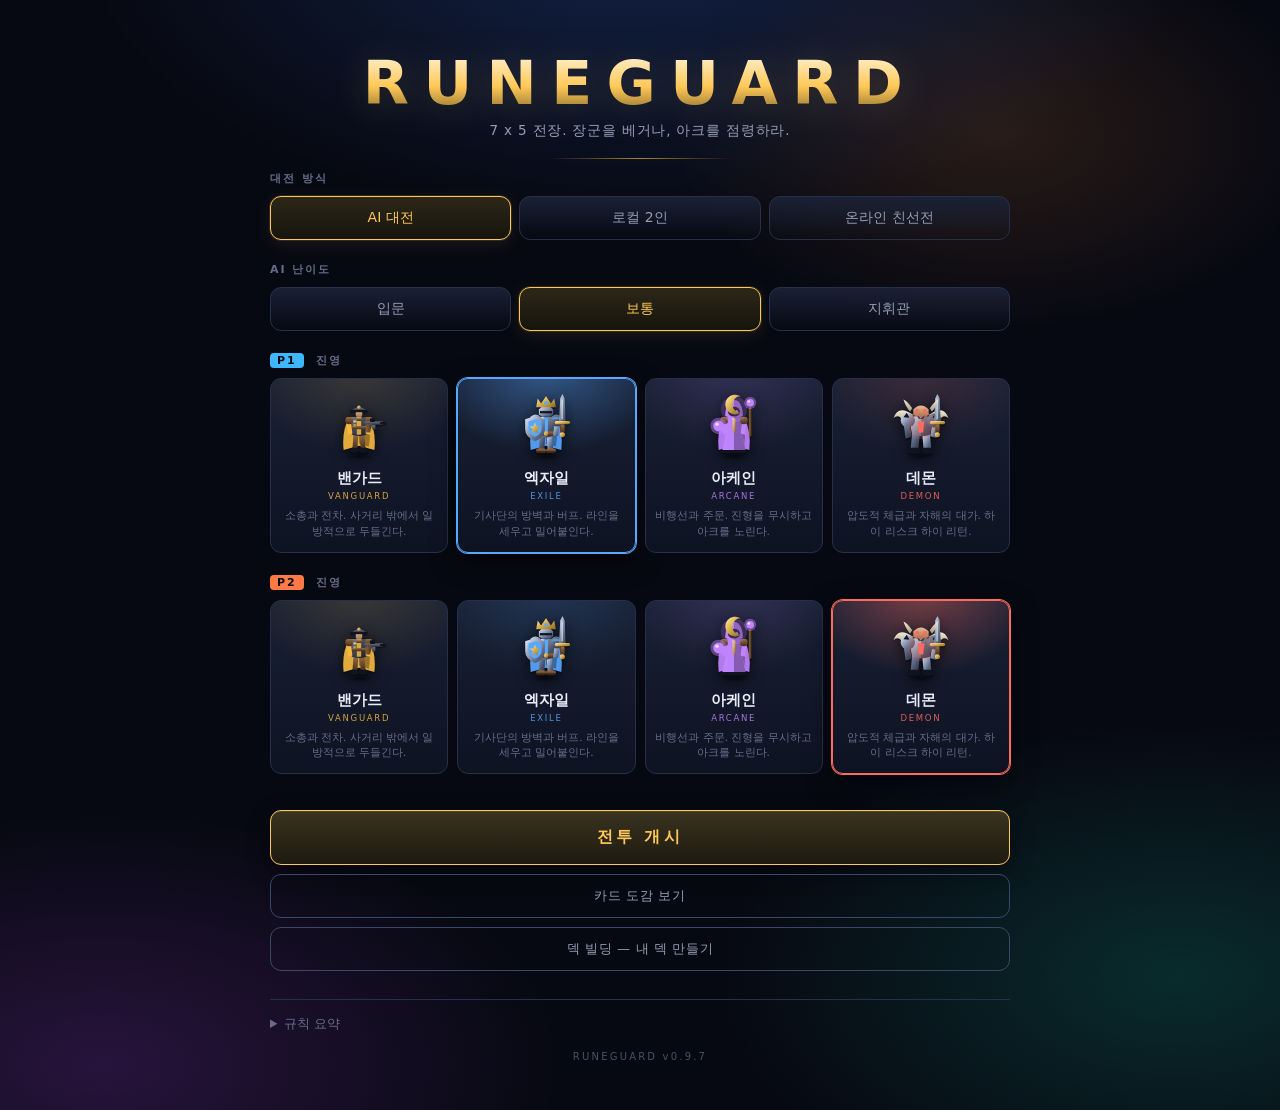
==== runeguard/index.html @ 780b2af3 "RUNEGUARD v0.9.7 배포 — 전술 카드게임 (AI전·로컬 2인·온라인 친선전) Co-Authored-By: Claude Opus 5 <noreply@anthropic.c" ====
<!DOCTYPE html>
<html lang="ko">
<head>
<meta charset="utf-8">
<meta http-equiv="Cache-Control" content="no-store">
<meta name="viewport" content="width=device-width, initial-scale=1">
<title>RUNEGUARD — 전술 카드 배틀</title>
<link rel="stylesheet" href="css/style.css?v=0.9.7">
</head>
<body>

<div id="app">

  <!-- ══════════ 시작 화면 ══════════ -->
  <section id="menu" class="screen">
    <div class="menu-inner">
      <h1 class="logo">RUNEGUARD</h1>
      <p class="tagline">7 x 5 전장. 장군을 베거나, 아크를 점령하라.</p>

      <div class="menu-block">
        <h2>대전 방식</h2>
        <div class="opt-row" id="modeRow">
          <button class="opt is-on" data-mode="ai">AI 대전</button>
          <button class="opt" data-mode="local">로컬 2인</button>
          <button class="opt" data-mode="online">온라인 친선전</button>
        </div>
      </div>

      <div class="menu-block" id="diffBlock">
        <h2>AI 난이도</h2>
        <div class="opt-row" id="diffRow">
          <button class="opt" data-diff="easy">입문</button>
          <button class="opt is-on" data-diff="normal">보통</button>
          <button class="opt" data-diff="hard">지휘관</button>
        </div>
      </div>

      <div class="menu-block">
        <h2><span class="side-tag p1">P1</span> 진영</h2>
        <div class="faction-row" id="p1Factions"></div>
      </div>

      <div class="menu-block" id="onlineBlock" hidden>
        <h2>온라인 친선전 — 위에서 내 진영을 고른 뒤</h2>
        <div class="online-row">
          <button id="hostBtn" class="opt">방 만들기</button>
          <input id="joinCode" class="join-input" maxlength="4" placeholder="코드 4자리" autocomplete="off">
          <button id="joinBtn" class="opt">참가</button>
        </div>
        <div id="netStatus" class="net-status"></div>
      </div>

      <div class="menu-block" id="p2Block">
        <h2><span class="side-tag p2">P2</span> 진영</h2>
        <div class="faction-row" id="p2Factions"></div>
      </div>

      <button id="startBtn" class="start-btn">전투 개시</button>
      <button id="codexBtnMenu" class="ghost-btn">카드 도감 보기</button>
      <button id="builderBtnMenu" class="ghost-btn">덱 빌딩 — 내 덱 만들기</button>

      <details class="rules">
        <summary>규칙 요약</summary>
        <div class="rules-body">
          <p><b>승리 조건</b> — 상대 장군을 쓰러뜨리거나, 중앙 <b>아크</b>를 점거한 채
             자기 턴 시작을 <b id="arkNeedTxt">5</b>회 맞이한다.</p>
          <p><b>턴</b> — 마나가 매 턴 1씩 늘어난다(최대 10). 카드 1장을 뽑고,
             카드 플레이 · 영웅 능력 · 거점 건설 · 유닛 행동을 자유 순서로 한다.</p>
          <p><b>유닛</b> — 턴당 <b>이동 1회 + 공격 1회</b>. 공격하면 그 턴 이동이 끝난다.
             소환된 턴에는 움직일 수 없다(<b>돌진</b> 제외).</p>
          <p><b>소환</b> — 아군 유닛·장군·거점에 <b>인접한 빈 칸</b>에만 소환할 수 있다.</p>
          <p><b>전투</b> — 사거리 안의 적을 그 자리에서 때린다. 방어자가 살아남고
             공격자가 방어자 사거리 안이면 <b>반격</b>을 받는다.</p>
          <p><b>도발</b> — 도발 유닛에 인접한 적은 이동할 수 없고, 그 도발 유닛만 공격할 수 있다.</p>
        </div>
      </details>
      <div id="buildTag" class="build-tag">RUNEGUARD v0.9.7</div>
    </div>
  </section>

  <!-- ══════════ 게임 화면 ══════════ -->
  <section id="game" class="screen" hidden>

    <div id="sceneLayer" aria-hidden="true"></div>
    <div id="weatherLayer" aria-hidden="true"></div>

    <header id="topbar">
      <div class="player-strip" id="foeStrip"></div>
      <div class="ark-meter" id="arkMeter"></div>
      <div class="turn-badge" id="turnBadge"></div>
    </header>

    <div id="stage">
      <div id="boardWrap">
        <div id="boardShadow" aria-hidden="true"></div>
        <div id="board"></div>
        <div id="fxLayer"></div>
        <div id="banner" class="banner" hidden></div>
      </div>

      <aside id="side">
        <div class="panel" id="inspector">
          <div class="insp-empty">유닛이나 카드에 마우스를 올리면 상세 정보가 표시됩니다.</div>
        </div>
        <div class="panel log-panel">
          <h3>전투 기록</h3>
          <div id="log"></div>
        </div>
      </aside>
    </div>

    <footer id="bottombar">
      <div class="me-info" id="meStrip"></div>
      <div class="hand-wrap"><div id="hand"></div></div>
      <div class="controls">
        <button id="powerBtn" class="ctrl-btn power"></button>
        <button id="buildBtn" class="ctrl-btn build">거점 건설<small>3 마나</small></button>
        <button id="mullBtn" class="ctrl-btn build">카드 교환<small>턴당 1회 · 무료</small></button>
        <button id="endBtn" class="ctrl-btn end">턴 종료</button>
        <button id="codexBtn" class="ctrl-btn codexbtn">도감</button>
        <button id="sndBtn" class="ctrl-btn snd" title="효과음 켜기/끄기"></button>
        <button id="bgmBtn" class="ctrl-btn snd" title="배경음악 켜기/끄기"></button>
        <button id="quitBtn" class="ctrl-btn quit">메뉴</button>
      </div>
    </footer>

    <div id="cardTip" class="card-tip" hidden></div>
    <div id="cardReveal" hidden><div class="cr-inner" id="crInner"></div></div>
    <div id="buildPicker" class="picker" hidden></div>
    <div id="prompt" class="prompt" hidden></div>
  </section>

  <!-- ══════════ 결과 화면 ══════════ -->
  <div id="overlay" class="overlay" hidden>
    <div class="overlay-card">
      <h2 id="resultTitle"></h2>
      <p id="resultText"></p>
      <div class="overlay-actions">
        <button id="againBtn" class="start-btn">다시 하기</button>
        <button id="menuBtn" class="ctrl-btn quit">메뉴로</button>
      </div>
    </div>
  </div>

  <!-- ══════════ 덱 빌더 ══════════ -->
  <div id="builder" class="codex" hidden>
    <div class="codex-head">
      <h2>덱 빌딩</h2>
      <div class="codex-filters">
        <div class="filter-row" id="bFactions"></div>
      </div>
      <div class="codex-count" id="bCount"></div>
      <button id="bSave" class="codex-close b-save">저장</button>
      <button id="bReset" class="codex-close">기본 덱으로</button>
      <button id="builderClose" class="codex-close">닫기 ✕</button>
    </div>
    <div id="bStatus" class="net-status b-status"></div>
    <div class="builder-body">
      <div class="b-pool" id="bPool"></div>
      <aside class="b-deck-wrap">
        <h3>내 덱</h3>
        <div class="b-deck" id="bDeck"></div>
      </aside>
    </div>
  </div>

  <!-- ══════════ 카드 도감 ══════════ -->
  <div id="codex" class="codex" hidden>
    <div class="codex-head">
      <h2>카드 도감</h2>
      <div class="codex-filters">
        <div class="filter-row" id="codexFaction"></div>
        <div class="filter-row" id="codexType"></div>
      </div>
      <div class="codex-count" id="codexCount"></div>
      <button id="codexClose" class="codex-close">닫기 ✕</button>
    </div>
    <div class="codex-body" id="codexBody"></div>
  </div>

</div>

<script src="js/data.js?v=0.9.7"></script>
<script src="js/art.js?v=0.9.7"></script>
<script src="js/scene.js?v=0.9.7"></script>
<script src="js/audio.js?v=0.9.7"></script>
<script src="js/bgm.js?v=0.9.7"></script>
<script src="js/engine.js?v=0.9.7"></script>
<script src="js/ai.js?v=0.9.7"></script>
<script src="js/net.js?v=0.9.7"></script>
<script src="js/builder.js?v=0.9.7"></script>
<script src="js/ui.js?v=0.9.7"></script>
<script src="js/main.js?v=0.9.7"></script>
</body>
</html>
---- runeguard/css/style.css ----
/* ═══════════════════════════════════════════════════════════
   RUNEGUARD — 스타일 v0.3  (비주얼 오버홀)
   목표: 평면 아이콘 UI → 조명·깊이·연출이 있는 게임 화면
   ═══════════════════════════════════════════════════════════ */

:root {
  --bg:        #070912;
  --bg2:       #0d1120;
  --panel:     #141a2b;
  --panel2:    #1b2337;
  --line:      #26304a;
  --line2:     #3a4767;
  --ink:       #e9edf8;
  --ink-dim:   #949db6;
  --ink-mute:  #646e8a;

  --p1:        #3fb7ff;
  --p2:        #ff7a45;
  --gold:      #ffc857;
  --gold-dim:  #a8842e;
  --ark:       #3ef0c0;
  --danger:    #ff5c4d;
  --ok:        #4ee38a;
  --violet:    #b788ff;

  --move:      #3fa2ff;
  --atk:       #ff5c4d;
  --deploy:    #3ce29a;

  --radius:    11px;
  --cell:      86px;

  /* 2.5D 전장 — Duelyst 처럼 보드는 눕히고 유닛은 세운다 */
  --tilt:      30deg;
  --standup:   -30deg;
}

* { box-sizing: border-box; }

html, body {
  margin: 0; padding: 0;
  background: var(--bg);
  color: var(--ink);
  font-family: "Pretendard", "Malgun Gothic", "Apple SD Gothic Neo", system-ui, sans-serif;
  font-size: 14px;
  -webkit-font-smoothing: antialiased;
  overflow-x: hidden;
}

button { font-family: inherit; cursor: pointer; }
h1, h2, h3 { margin: 0; font-weight: 600; }
.screen { min-height: 100vh; }
[hidden] { display: none !important; }

/* ═══════════════════════════════════════════
   SVG 아트 — 재질 팔레트
   단색 틴트를 버리고 강철·가죽·황금·뼈 재질 그라디언트를 쓴다.
   진영 색(--accent)은 천·문장·에너지에만 들어간다.

   stroke-width 를 0 으로 깔아 두면, 인라인으로 stroke-width 를 준
   선(활시위·마법진 등)만 외곽선이 그려진다.
   ═══════════════════════════════════════════ */
.art-svg {
  width: 100%; height: 100%; display: block; overflow: visible;
  stroke-linecap: round; stroke-linejoin: round;
}

.art-svg .f-steel   { fill: url(#mSteel);   stroke: url(#mSteel);   stroke-width: 0; }
.art-svg .f-steelD  { fill: url(#mSteelD);  stroke: url(#mSteelD);  stroke-width: 0; }
.art-svg .f-gold    { fill: url(#mGold);    stroke: url(#mGold);    stroke-width: 0; }
.art-svg .f-leather { fill: url(#mLeather); stroke: url(#mLeather); stroke-width: 0; }
.art-svg .f-skin    { fill: url(#mSkin);    stroke: url(#mSkin);    stroke-width: 0; }
.art-svg .f-bone    { fill: url(#mBone);    stroke: url(#mBone);    stroke-width: 0; }
.art-svg .f-iron    { fill: url(#mIron);    stroke: url(#mIron);    stroke-width: 0; }
.art-svg .f-wood    { fill: url(#mWood);    stroke: url(#mWood);    stroke-width: 0; }
.art-svg .f-stone   { fill: url(#mStone);   stroke: url(#mStone);   stroke-width: 0; }

.art-svg .f-cloth { fill: var(--accent, #7f8dab); stroke: var(--accent, #7f8dab); stroke-width: 0; }
.art-svg .f-glow  { fill: var(--accent, #7f8dab); stroke: var(--accent, #7f8dab); stroke-width: 0; }
.art-svg .f-shade { fill: #000; stroke: #000; stroke-width: 0; }
.art-svg .f-lite  { fill: #fff; stroke: #fff; stroke-width: 0; }
.art-svg .f-dark  { fill: #10141f; stroke: #10141f; stroke-width: 0; }

.art-svg .l-shadow { fill: url(#rgGround); stroke: none; opacity: .7; }

/* 뒤에 까는 검은 실루엣 — 어두운 타일 위에서도 형태가 분리돼 보인다.
   재질 규칙보다 뒤에 와야 우선한다(동일 특이도, 소스 순서). */
.art-svg .l-sil { opacity: .5; }
.art-svg .l-sil * { fill: #04060c; stroke: #04060c; }
.art-svg .l-sil .l-shadow { display: none; }

/* ═══════════════════════════════════════════
   시작 화면
   ═══════════════════════════════════════════ */
#menu {
  position: relative;
  display: flex; align-items: center; justify-content: center;
  padding: 48px 20px;
  background:
    radial-gradient(900px 460px at 50% -6%, #2a54b055 0%, transparent 62%),
    radial-gradient(760px 420px at 8% 96%, #7a2ea648 0%, transparent 60%),
    radial-gradient(760px 420px at 92% 88%, #0e7a6a4d 0%, transparent 60%),
    radial-gradient(500px 300px at 78% 12%, #b0632a33 0%, transparent 65%),
    var(--bg);
}
/* (비네트 오버레이 제거 — 위 #game 주석 참조) */
.menu-inner { width: 100%; max-width: 740px; position: relative; z-index: 1; }

.logo {
  font-size: 60px; letter-spacing: .24em; text-align: center;
  background: linear-gradient(180deg, #fff8e6 0%, var(--gold) 55%, #7a6128 100%);
  -webkit-background-clip: text; background-clip: text; color: transparent;
  margin-bottom: 4px;
  filter: drop-shadow(0 4px 18px #e0bb6333);
}
.tagline {
  text-align: center; color: var(--ink-dim); margin: 0 0 12px;
  letter-spacing: .06em; font-size: 13.5px;
}
.tagline::after {
  content: ''; display: block; width: 180px; height: 1px; margin: 18px auto 0;
  background: linear-gradient(90deg, transparent, var(--gold-dim), transparent);
}

.menu-block { margin-bottom: 22px; }
.menu-block h2 {
  font-size: 11px; letter-spacing: .18em; color: var(--ink-mute);
  text-transform: uppercase; margin-bottom: 10px;
}
.side-tag {
  display: inline-block; padding: 1px 7px; border-radius: 4px;
  font-size: 11px; margin-right: 7px; color: #070912; font-weight: 800;
}
.side-tag.p1 { background: var(--p1); }
.side-tag.p2 { background: var(--p2); }

.opt-row { display: flex; gap: 8px; }
.opt {
  flex: 1; padding: 12px 8px; border-radius: var(--radius);
  border: 1px solid var(--line);
  background: linear-gradient(180deg, #1a2135, #10152400);
  color: var(--ink-dim); font-size: 14px; transition: .15s;
}
.opt:hover { border-color: var(--line2); color: var(--ink); }
.opt.is-on {
  background: linear-gradient(180deg, #2c2718, #17140c);
  border-color: var(--gold); color: var(--gold);
  box-shadow: 0 0 0 1px #e0bb6322, 0 4px 18px #e0bb631a;
}

/* 진영 카드 */
.faction-row { display: grid; grid-template-columns: repeat(4, 1fr); gap: 9px; }
.fac {
  position: relative; overflow: hidden;
  padding: 14px 9px 12px; border-radius: var(--radius);
  border: 1px solid var(--line);
  background: linear-gradient(180deg, #182034, #0e1322);
  text-align: center; transition: .16s; color: var(--ink-dim);
}
.fac::before {   /* 진영 색 발광 */
  content: ''; position: absolute; inset: -40% -20% 55%;
  background: radial-gradient(ellipse at 50% 40%, var(--accent), transparent 68%);
  opacity: .16; transition: opacity .18s;
}
.fac:hover { border-color: var(--line2); transform: translateY(-2px); }
.fac:hover::before { opacity: .3; }
.fac.is-on {
  border-color: var(--accent);
  box-shadow: 0 0 0 1px var(--accent), 0 8px 26px #0008;
}
.fac.is-on::before { opacity: .42; }

.fac .fic {
  position: relative; display: block; margin: 0 auto 8px;
  width: 58px; height: 68px;
  filter: drop-shadow(0 3px 7px #000a);
}
.fac .fname { position: relative; font-size: 14.5px; color: var(--ink); font-weight: 700; }
.fac .ftag {
  position: relative; display: block; font-size: 8.5px; letter-spacing: .2em;
  color: var(--accent); margin-top: 3px; opacity: .85;
}
.fac .fdesc {
  position: relative; display: block;
  font-size: 10.5px; line-height: 1.5; margin-top: 7px; color: var(--ink-mute);
}

.start-btn {
  width: 100%; margin-top: 14px; padding: 16px;
  border-radius: var(--radius); border: 1px solid var(--gold);
  background: linear-gradient(180deg, #3a3320, #1d1a10);
  color: var(--gold); font-size: 16px; font-weight: 800; letter-spacing: .2em;
  transition: .18s; box-shadow: 0 6px 22px #0007, inset 0 1px 0 #ffffff18;
}
.start-btn:hover {
  background: linear-gradient(180deg, #524629, #2a2415);
  box-shadow: 0 8px 30px #e0bb6326, inset 0 1px 0 #ffffff28;
}

.ghost-btn {
  width: 100%; margin-top: 9px; padding: 12px;
  border-radius: var(--radius); border: 1px solid var(--line2);
  background: transparent; color: var(--ink-dim);
  font-size: 13px; letter-spacing: .05em; transition: .15s;
}
.ghost-btn:hover { border-color: var(--gold); color: var(--gold); background: #e0bb630d; }

.rules { margin-top: 28px; border-top: 1px solid var(--line); padding-top: 15px; }
.rules summary { cursor: pointer; color: var(--ink-mute); font-size: 13px; }
.rules-body { margin-top: 13px; color: var(--ink-dim); line-height: 1.8; font-size: 13px; }
.rules-body p { margin: 0 0 8px; }
.rules-body b { color: var(--ink); }

/* ═══════════════════════════════════════════
   게임 레이아웃
   ═══════════════════════════════════════════ */
/* 주의: 화면 전체를 덮는 고정 오버레이(::before 비네트)는 금지 —
   일부 GPU 에서 레이어가 통째로 검게 합성되는 사고가 났다.
   분위기 그라디언트는 배경으로만 깐다(배경은 자식 위로 올라올 수 없다). */
#game {
  display: flex; flex-direction: column; height: 100vh; position: relative;
  background:
    radial-gradient(700px 480px at 14% 55%, #1d5a9a38 0%, transparent 60%),
    radial-gradient(700px 480px at 86% 55%, #9a4b1d38 0%, transparent 60%),
    radial-gradient(800px 420px at 50% 40%, #23407a30 0%, transparent 65%),
    var(--bg);
}

#topbar {
  display: flex; align-items: center; gap: 16px;
  padding: 11px 20px; border-bottom: 1px solid transparent;
  border-image: linear-gradient(90deg, var(--p1), #26304a 35%, #26304a 65%, var(--p2)) 1;
  background: linear-gradient(180deg, #101830, #0a0e1a);
  box-shadow: 0 4px 20px #0006;
}
#stage {
  flex: 1; display: flex; gap: 18px; padding: 18px 20px;
  min-height: 0; justify-content: center;
}
#boardWrap {
  position: relative; display: flex; align-items: center; justify-content: center;
  perspective: 1150px; perspective-origin: 50% 26%;
}
#side { width: 272px; display: flex; flex-direction: column; gap: 12px; min-height: 0; }

#bottombar {
  display: flex; align-items: center; gap: 16px;
  padding: 11px 20px 15px; border-top: 1px solid transparent;
  border-image: linear-gradient(90deg, var(--p1), #26304a 35%, #26304a 65%, var(--p2)) 1;
  background: linear-gradient(0deg, #101830, #0a0e1a);
  box-shadow: 0 -4px 20px #0006;
}

/* ═══════════════════════════════════════════
   플레이어 정보
   ═══════════════════════════════════════════ */
.player-strip, .me-info { display: flex; align-items: center; gap: 15px; min-width: 300px; }
.pname { font-weight: 800; font-size: 15px; letter-spacing: .01em; }
.pfaction { font-size: 10px; color: var(--ink-mute); letter-spacing: .18em; margin-top: 1px; }

.hpbar { width: 152px; }
.hpbar .lbl { display: flex; justify-content: space-between; font-size: 11px; color: var(--ink-mute); }
.hpbar .track {
  height: 9px; background: #1a2033; border-radius: 5px; overflow: hidden; margin-top: 4px;
  box-shadow: inset 0 2px 5px #000a, 0 0 0 1px #2b344c;
}
.hpbar .fill {
  height: 100%; border-radius: 5px;
  background: linear-gradient(180deg, #86e5ac, #3fa86f);
  box-shadow: 0 0 10px #5ecf8e70, inset 0 1px 0 #ffffff40;
  transition: width .3s cubic-bezier(.2,.8,.3,1);
}
.hpbar.low .fill {
  background: linear-gradient(180deg, #f09a7e, #c8453a);
  box-shadow: 0 0 12px #e2564a80, inset 0 1px 0 #ffffff40;
}

.mana-pips { display: flex; gap: 3px; flex-wrap: wrap; max-width: 134px; }
.pip {
  width: 11px; height: 11px; border-radius: 50%;
  background: #1a2134; box-shadow: inset 0 1px 3px #000a, 0 0 0 1px #2e3950;
}
.pip.on {
  background: radial-gradient(circle at 35% 30%, #a8d8ff, #2f6ad0);
  box-shadow: 0 0 7px #4d8fe0cc, inset 0 1px 0 #ffffff60;
}
.pip.bonus {
  background: radial-gradient(circle at 35% 30%, #ffeaa8, #c9962f);
  box-shadow: 0 0 8px var(--gold), inset 0 1px 0 #ffffff70;
}

.counts { display: flex; gap: 13px; font-size: 12px; color: var(--ink-dim); }
.counts b { color: var(--ink); }

/* 아크 게이지 */
.ark-meter { flex: 1; display: flex; align-items: center; justify-content: center; gap: 12px; }
.ark-side { display: flex; align-items: center; gap: 5px; }
.ark-side .who { font-size: 10px; color: var(--ink-mute); letter-spacing: .1em; }
.ark-dot {
  width: 13px; height: 13px; border-radius: 3px; transform: rotate(45deg);
  background: #1a2134; box-shadow: inset 0 0 4px #000a, 0 0 0 1px #313c56;
  transition: .25s;
}
.ark-dot.fill1 {
  background: linear-gradient(135deg, #9fe4ff, var(--p1));
  box-shadow: 0 0 10px var(--p1), inset 0 0 4px #ffffff60;
}
.ark-dot.fill2 {
  background: linear-gradient(135deg, #ffc4a3, var(--p2));
  box-shadow: 0 0 10px var(--p2), inset 0 0 4px #ffffff60;
}
.ark-label {
  font-size: 10.5px; letter-spacing: .26em; color: var(--ark);
  text-shadow: 0 0 12px #6ee7c880;
}

.turn-badge {
  padding: 7px 15px; border-radius: 999px; font-size: 12px; font-weight: 800;
  letter-spacing: .1em; border: 1px solid var(--line2);
  background: linear-gradient(180deg, #1a2136, #0f1424);
  white-space: nowrap;
}
.turn-badge.p1 { color: var(--p1); border-color: #2f6a8a; box-shadow: 0 0 16px #4fc3f025; }
.turn-badge.p2 { color: var(--p2); border-color: #8a4a2f; box-shadow: 0 0 16px #f0834f25; }

/* ═══════════════════════════════════════════
   보드
   ═══════════════════════════════════════════ */
#board {
  display: grid;
  grid-template-columns: repeat(9, var(--cell));
  grid-template-rows: repeat(5, var(--cell));
  gap: 5px; padding: 15px;
  border-radius: 16px;
  transform: rotateX(var(--tilt));
  transform-style: preserve-3d;
  background:
    linear-gradient(165deg, #1a2237 0%, #0c1020 55%, #080b16 100%);
  border: 1px solid #33405e;
  box-shadow:
    0 26px 70px #000c,
    0 0 0 1px #0e1322,
    inset 0 1px 0 #ffffff12,
    inset 0 0 90px #000a;
}

.cell {
  position: relative; border-radius: 8px;
  background: linear-gradient(180deg, #223052, #16203a);
  box-shadow: inset 0 1px 0 #ffffff12, inset 0 -2px 6px #0007, 0 1px 0 #00000060;
  transition: background .14s, box-shadow .14s;
  transform-style: preserve-3d;
}
.cell.dark { background: linear-gradient(180deg, #1b2c46, #122036); }

/* 아크 타일 */
.cell.ark {
  background:
    radial-gradient(circle at 50% 45%, #1d6153 0%, #123241 55%, #0d1a2a 100%);
  box-shadow:
    inset 0 0 0 1px #3c8f78,
    inset 0 0 26px #6ee7c840,
    0 0 24px #6ee7c825;
}
.cell.ark::before {
  content: ''; position: absolute; inset: 12%;
  border: 1.5px solid #6ee7c855; border-radius: 50%;
  animation: arkSpin 9s linear infinite;
}
.cell.ark::after {
  content: 'ARK'; position: absolute; bottom: 4px; left: 0; right: 0;
  text-align: center; font-size: 8px; letter-spacing: .24em;
  color: #7df0d0; text-shadow: 0 0 8px #6ee7c8;
}
@keyframes arkSpin {
  from { transform: rotate(0deg)   scale(1); }
  50%  {                           }
  to   { transform: rotate(360deg) scale(1); }
}

/* 하이라이트 */
.cell.hl-move {
  background: linear-gradient(180deg, #1d3a5c, #14263e);
  box-shadow: inset 0 0 0 1.5px var(--move), inset 0 0 20px #4a9ee640;
  cursor: pointer;
}
.cell.hl-atk {
  background: linear-gradient(180deg, #4a2320, #2c1614);
  box-shadow: inset 0 0 0 1.5px var(--atk), inset 0 0 20px #e2594a45;
  cursor: pointer;
  animation: threat 1.1s ease-in-out infinite;
}
.cell.hl-deploy {
  background: linear-gradient(180deg, #163b2d, #0f2620);
  box-shadow: inset 0 0 0 1.5px var(--deploy), inset 0 0 18px #4fc98f38;
  cursor: pointer;
}
.cell.hl-target {
  background: linear-gradient(180deg, #40331a, #241d10);
  box-shadow: inset 0 0 0 1.5px var(--gold), inset 0 0 20px #e0bb6340;
  cursor: pointer;
  animation: threat 1.1s ease-in-out infinite;
}
@keyframes threat {
  0%,100% { filter: brightness(1); }
  50%     { filter: brightness(1.28); }
}

.cell.hl-move::before, .cell.hl-deploy::before {
  content: ''; position: absolute; left: 50%; top: 50%;
  width: 15px; height: 15px; margin: -7.5px 0 0 -7.5px;
  border-radius: 50%; background: currentColor;
  box-shadow: 0 0 12px currentColor;
  animation: dotPulse 1.5s ease-in-out infinite;
}
.cell.hl-move::before   { color: var(--move); }
.cell.hl-deploy::before { color: var(--deploy); }
@keyframes dotPulse {
  0%,100% { transform: scale(.72); opacity: .55; }
  50%     { transform: scale(1.1); opacity: .95; }
}

.cell.selected { box-shadow: inset 0 0 0 2px var(--gold), inset 0 0 22px #e0bb6338, 0 0 18px #e0bb6330; }

/* ═══════════════════════════════════════════
   유닛 토큰
   ═══════════════════════════════════════════ */
.unit {
  position: absolute; inset: 2px; border-radius: 7px;
  display: flex; flex-direction: column; align-items: center; justify-content: flex-start;
  padding-top: 4px;
  background:
    radial-gradient(ellipse at 50% 22%, #ffffff10, transparent 62%),
    linear-gradient(180deg, #2a3350 0%, #171d2f 58%, #0f1422 100%);
  border: 1.5px solid #3d4a6b;
  cursor: pointer; overflow: hidden;
  box-shadow: inset 0 1px 0 #ffffff20, 0 3px 10px #0008;
  transition: transform .13s cubic-bezier(.2,.9,.3,1), box-shadow .14s, filter .14s;
  /* 빌보드: 발끝을 축으로 반대로 회전해 지면 위에 선다 */
  transform: rotateX(var(--standup));
  transform-origin: 50% 97%;
}
/* 새로 등장한 유닛 — 하늘에서 착지 */
.unit.is-new { animation: unitIn .34s cubic-bezier(.2,1.2,.4,1) both; }
.unit::before {   /* 진영 색 후광 */
  content: ''; position: absolute; inset: -30% -15% 40%;
  background: radial-gradient(ellipse at 50% 45%, var(--accent), transparent 70%);
  opacity: .22; pointer-events: none;
}
.unit:hover { transform: rotateX(var(--standup)) translateY(-4px) scale(1.05); z-index: 4; }

.unit.p1 {
  color: #d9edfb;
  border-color: #3b7fa8;
  box-shadow: inset 0 1px 0 #ffffff20, 0 0 14px #4fc3f030, 0 3px 10px #0008;
}
.unit.p2 {
  color: #fbe4d9;
  border-color: #a8613b;
  box-shadow: inset 0 1px 0 #ffffff20, 0 0 14px #f0834f30, 0 3px 10px #0008;
}
.unit.general { border-width: 2.5px; }
.unit.p1.general {
  border-color: var(--p1);
  box-shadow: inset 0 1px 0 #ffffff28, 0 0 22px #4fc3f066, 0 4px 14px #000a;
}
.unit.p2.general {
  border-color: var(--p2);
  box-shadow: inset 0 1px 0 #ffffff28, 0 0 22px #f0834f66, 0 4px 14px #000a;
}
.unit.structure {
  border-style: dashed; padding-top: 8px;
  background: linear-gradient(180deg, #2b2c3f, #14151f);
}

/* 행동 가능 표시 */
.unit.ready::after {
  content: ''; position: absolute; top: 4px; left: 4px;
  width: 7px; height: 7px; border-radius: 50%;
  background: var(--ok); box-shadow: 0 0 9px var(--ok);
  animation: readyBlink 1.7s ease-in-out infinite;
}
@keyframes readyBlink { 0%,100% { opacity: 1; } 50% { opacity: .35; } }
.unit.spent { filter: saturate(.3) brightness(.62); }
.unit.provoked { box-shadow: inset 0 0 0 2px #e2594a, 0 0 16px #e2594a55; }

/* 토큰은 82x82 (셀 86 - inset 2). 아트가 넘치면 발이 잘리므로
   아래쪽 스탯 배지 자리(약 17px)를 남기고 맞춘다. */
.unit .art {
  width: 58px; height: 66px; position: relative;
  filter: drop-shadow(0 3px 5px #000c);
  animation: idleBob 3.4s ease-in-out infinite;
}
.unit.general .art { width: 64px; height: 72px; }
.unit.structure .art { width: 56px; height: 64px; animation: none; }
@keyframes idleBob {
  0%,100% { transform: translateY(0); }
  50%     { transform: translateY(-2.5px); }
}

/* 이름은 상세 패널에서 보여 준다. 칸 안에서는 아트에 자리를 내준다. */
.unit .uname { display: none; }

/* 스탯 플레이트 */
.unit .stats {
  position: absolute; bottom: 1px; left: 1px; right: 1px;
  display: flex; justify-content: space-between; align-items: flex-end;
}
.unit .stats span {
  min-width: 19px; height: 17px; padding: 0 3px;
  display: flex; align-items: center; justify-content: center;
  font-size: 11px; font-weight: 900; line-height: 1;
  border-radius: 4px;
  text-shadow: 0 1px 2px #000;
}
.unit .a {
  color: #ffe0a0;
  background: linear-gradient(180deg, #6a4d18, #38260c);
  box-shadow: inset 0 1px 0 #ffffff30, 0 1px 3px #000a;
}
.unit .a.buffed {
  color: #d6f2ff;
  background: linear-gradient(180deg, #1f5e86, #0f3450);
  box-shadow: inset 0 1px 0 #ffffff40, 0 0 9px #4fc3f077;
}
.unit .h {
  color: #b6f5cd;
  background: linear-gradient(180deg, #1d5c39, #0d2f1e);
  box-shadow: inset 0 1px 0 #ffffff28, 0 1px 3px #000a;
}
.unit .h.hurt {
  color: #ffc4b8;
  background: linear-gradient(180deg, #7a2b22, #3d1511);
  box-shadow: inset 0 1px 0 #ffffff28, 0 0 9px #e2594a66;
}
.unit .kw {
  position: absolute; top: 3px; right: 4px;
  font-size: 8px; color: var(--gold); letter-spacing: -.03em;
  text-shadow: 0 1px 3px #000;
}

/* ── 전투 연출 ── */
@keyframes unitIn {
  0%   { opacity: 0; transform: rotateX(var(--standup)) translateY(-46px) scale(.6); }
  70%  { opacity: 1; transform: rotateX(var(--standup)) translateY(3px) scale(1.04); }
  100% { opacity: 1; transform: rotateX(var(--standup)); }
}
.unit.is-hit { animation: hitShake .34s cubic-bezier(.36,.07,.19,.97) both; }
@keyframes hitShake {
  0%   { transform: rotateX(var(--standup)) translate(0,0); filter: brightness(2.4) saturate(.4); }
  15%  { transform: rotateX(var(--standup)) translate(-5px,2px); }
  32%  { transform: rotateX(var(--standup)) translate(5px,-2px); filter: brightness(1.7); }
  52%  { transform: rotateX(var(--standup)) translate(-4px,1px); }
  72%  { transform: rotateX(var(--standup)) translate(3px,-1px); filter: brightness(1.15); }
  100% { transform: rotateX(var(--standup)) translate(0,0); filter: none; }
}
.unit.is-attacking { animation: lunge .3s cubic-bezier(.3,1.4,.5,1) both; z-index: 5; }
@keyframes lunge {
  0%   { transform: rotateX(var(--standup)) scale(1); }
  38%  { transform: rotateX(var(--standup)) scale(1.16) translateY(-6px); filter: brightness(1.5); }
  100% { transform: rotateX(var(--standup)) scale(1); }
}
.unit.is-cast { animation: castGlow .5s ease-out both; }
@keyframes castGlow {
  0%   { filter: brightness(2.6) saturate(1.8); }
  100% { filter: none; }
}

/* 데미지 숫자 / 파괴 이펙트 레이어 */
#fxLayer {
  position: absolute; inset: 0; pointer-events: none; z-index: 20; overflow: visible;
}
.dmg {
  position: absolute; transform: translate(-50%, -50%);
  font-size: 21px; font-weight: 900; letter-spacing: -.02em;
  text-shadow: 0 2px 5px #000, 0 0 14px currentColor;
  animation: dmgRise .95s cubic-bezier(.2,.9,.3,1) forwards;
}
.dmg.dmg-hurt { color: #ff8a72; }
.dmg.dmg-heal { color: #7ff0a8; }
@keyframes dmgRise {
  0%   { opacity: 0; transform: translate(-50%,-50%) scale(.5); }
  18%  { opacity: 1; transform: translate(-50%,-115%) scale(1.24); }
  60%  { opacity: 1; transform: translate(-50%,-165%) scale(1); }
  100% { opacity: 0; transform: translate(-50%,-235%) scale(.9); }
}
.boom {
  position: absolute; width: 66px; height: 66px;
  transform: translate(-50%,-50%); border-radius: 50%;
  border: 2px solid #ffd9a0;
  box-shadow: 0 0 26px #ffb066, inset 0 0 22px #ff9a4a;
  animation: boomOut .5s ease-out forwards;
}
@keyframes boomOut {
  0%   { opacity: .95; transform: translate(-50%,-50%) scale(.28); }
  100% { opacity: 0;   transform: translate(-50%,-50%) scale(1.5); }
}
.spark {
  position: absolute; width: 5px; height: 5px; border-radius: 50%;
  background: #ffd08a; box-shadow: 0 0 8px #ffb066;
  transform: translate(-50%,-50%);
  animation: sparkFly .58s ease-out forwards;
}
@keyframes sparkFly {
  0%   { opacity: 1; }
  100% { opacity: 0; transform: translate(calc(-50% + var(--dx)), calc(-50% + var(--dy))) scale(.35); }
}

/* 배너 */
.banner {
  position: absolute; left: 50%; top: 50%; transform: translate(-50%, -50%);
  padding: 15px 32px; border-radius: 11px; font-size: 21px; font-weight: 800;
  letter-spacing: .18em; background: #070912ee; border: 1px solid var(--gold);
  color: var(--gold); pointer-events: none; z-index: 25;
  box-shadow: 0 0 40px #e0bb6340;
}

/* ═══════════════════════════════════════════
   사이드 패널
   ═══════════════════════════════════════════ */
.panel {
  background: linear-gradient(180deg, #161d2f, #101524);
  border: 1px solid var(--line);
  border-radius: var(--radius); padding: 13px;
  box-shadow: inset 0 1px 0 #ffffff0c, 0 6px 20px #0006;
}
.panel h3 {
  font-size: 10px; letter-spacing: .2em; color: var(--ink-mute);
  text-transform: uppercase; margin-bottom: 9px;
}
#inspector { min-height: 196px; }
.insp-empty { color: var(--ink-mute); font-size: 12px; line-height: 1.7; }
.insp-name { font-size: 16.5px; font-weight: 800; margin-bottom: 2px; }
.insp-sub { font-size: 10px; color: var(--ink-mute); letter-spacing: .14em; margin-bottom: 10px; }
.insp-stats { display: flex; gap: 13px; font-size: 12px; margin-bottom: 10px; flex-wrap: wrap; }
.insp-stats span { color: var(--ink-dim); }
.insp-stats b { color: var(--ink); }
.insp-text { font-size: 12px; line-height: 1.7; color: var(--ink-dim); }
.insp-kw { margin-top: 10px; display: flex; flex-direction: column; gap: 5px; }
.insp-kw div { font-size: 11px; color: var(--ink-mute); line-height: 1.5; }
.insp-kw b { color: var(--gold); }

.log-panel { flex: 1; display: flex; flex-direction: column; min-height: 0; }
#log { flex: 1; overflow-y: auto; font-size: 11.5px; line-height: 1.75; }
#log div { padding: 1px 0; color: var(--ink-dim); }
#log div.p1 { color: #8ed0ee; }
#log div.p2 { color: #eeae8e; }
#log div.system { color: var(--gold); }
#log::-webkit-scrollbar { width: 6px; }
#log::-webkit-scrollbar-thumb { background: var(--line2); border-radius: 3px; }

/* ═══════════════════════════════════════════
   손패 — TCG 카드 프레임
   ═══════════════════════════════════════════ */
.hand-wrap { flex: 1; overflow-x: auto; overflow-y: visible; padding: 10px 0 4px; }
#hand { display: flex; gap: 9px; padding: 0 2px; min-height: 150px; align-items: flex-end; }
#hand::-webkit-scrollbar { height: 6px; }
#hand::-webkit-scrollbar-thumb { background: var(--line2); border-radius: 3px; }

.card {
  position: relative; flex: 0 0 100px; height: 142px;
  border-radius: 9px; padding: 0 0 4px;
  display: flex; flex-direction: column; align-items: center;
  cursor: pointer; overflow: hidden;
  background: linear-gradient(180deg, #2a3350 0%, #1a2135 42%, #10152400 100%),
              linear-gradient(180deg, #222a42, #0f1422);
  border: 1.5px solid var(--line2);
  box-shadow: inset 0 1px 0 #ffffff1c, 0 5px 16px #0009;
  transition: transform .15s cubic-bezier(.2,.9,.3,1), box-shadow .15s, border-color .15s;
}
.card::before {   /* 아트 창 배경 */
  content: ''; position: absolute; top: 22px; left: 7px; right: 7px; height: 58px;
  border-radius: 6px;
  background: radial-gradient(ellipse at 50% 35%, var(--accent), transparent 72%),
              linear-gradient(180deg, #10182b, #070b16);
  box-shadow: inset 0 0 0 1px #ffffff14, inset 0 4px 12px #000a;
  opacity: .9;
}
.card { border-color: color-mix(in srgb, var(--accent) 45%, #3a4767); }
.card:hover {
  transform: translateY(-9px) scale(1.04);
  border-color: var(--gold);
  box-shadow: inset 0 1px 0 #ffffff28, 0 12px 26px #000b, 0 0 22px #e0bb6333;
  z-index: 6;
}
.card.is-sel {
  border-color: var(--gold);
  transform: translateY(-13px) scale(1.06);
  box-shadow: 0 0 0 2px var(--gold), 0 14px 30px #000b, 0 0 30px #e0bb6355;
  z-index: 7;
}
.card.unplayable { opacity: .44; filter: grayscale(.62); }
.card.unplayable:hover { transform: none; border-color: var(--line2); box-shadow: inset 0 1px 0 #ffffff1c, 0 5px 16px #0009; }

.card .cost {
  position: absolute; top: 4px; left: 4px; z-index: 3;
  width: 25px; height: 25px; border-radius: 50%;
  background: radial-gradient(circle at 34% 28%, #a9d6ff, #2f6ad0 62%, #1a3f88);
  border: 1px solid #8cc4ff;
  display: flex; align-items: center; justify-content: center;
  font-size: 13px; font-weight: 900; color: #fff;
  text-shadow: 0 1px 2px #0009;
  box-shadow: 0 0 12px #2f6ad0aa, inset 0 1px 0 #ffffff70;
}
.card .cart {
  position: relative; z-index: 2;
  width: 62px; height: 70px; margin: 20px 0 0;
  filter: drop-shadow(0 3px 6px #000c);
}
.card .cname {
  position: relative; z-index: 2;
  font-size: 11px; font-weight: 800; text-align: center; line-height: 1.2;
  margin-top: 4px; padding: 0 4px;
  text-shadow: 0 1px 3px #000;
}
.card .ctype {
  position: relative; z-index: 2;
  font-size: 8.5px; color: var(--accent); margin-top: 3px; letter-spacing: .16em;
  opacity: .95;
}
.card .cstats {
  position: absolute; bottom: 4px; left: 5px; right: 5px; z-index: 3;
  display: flex; justify-content: space-between;
}
.card .cstats span {
  min-width: 22px; height: 19px; padding: 0 4px;
  display: flex; align-items: center; justify-content: center;
  font-size: 12px; font-weight: 900; border-radius: 5px;
  text-shadow: 0 1px 2px #000;
}
.card .cstats .a {
  color: #ffe0a0; background: linear-gradient(180deg, #6a4d18, #38260c);
  box-shadow: inset 0 1px 0 #ffffff30, 0 1px 3px #000a;
}
.card .cstats .h {
  color: #b6f5cd; background: linear-gradient(180deg, #1d5c39, #0d2f1e);
  box-shadow: inset 0 1px 0 #ffffff28, 0 1px 3px #000a;
}
.card.spell { border-color: #4d3f6b; }
.card.spell::before {
  background: radial-gradient(ellipse at 50% 35%, var(--accent), transparent 70%),
              linear-gradient(180deg, #1a1230, #0a0716);
}

/* ═══════════════════════════════════════════
   컨트롤
   ═══════════════════════════════════════════ */
.controls { display: flex; gap: 7px; }
.ctrl-btn {
  padding: 11px 13px; border-radius: 9px; border: 1px solid var(--line2);
  background: linear-gradient(180deg, #1a2136, #0f1424);
  color: var(--ink-dim); font-size: 12.5px; font-weight: 700;
  display: flex; flex-direction: column; align-items: center; gap: 2px;
  transition: .15s; white-space: nowrap;
  box-shadow: inset 0 1px 0 #ffffff12;
}
.ctrl-btn small { font-size: 9.5px; color: var(--ink-mute); font-weight: 400; }
.ctrl-btn:hover:not(:disabled) { border-color: var(--gold); color: var(--ink); transform: translateY(-1px); }
.ctrl-btn:disabled { opacity: .32; cursor: not-allowed; }
.ctrl-btn.is-sel { border-color: var(--gold); color: var(--gold); box-shadow: 0 0 0 1px var(--gold), 0 0 16px #e0bb6333; }
.ctrl-btn.end {
  background: linear-gradient(180deg, #c2872a, #7a521a); color: #fff4dd; border-color: #ffc857;
  text-shadow: 0 1px 2px #0007;
}
.ctrl-btn.end:hover:not(:disabled) { background: linear-gradient(180deg, #e0a238, #96661f); }
.ctrl-btn.power { color: var(--violet); border-color: #6a4a9e; }
.ctrl-btn.power:hover:not(:disabled) { border-color: var(--violet); box-shadow: 0 0 14px #b788ff30; }
.ctrl-btn.build { color: var(--ok); border-color: #2e7a52; }
.ctrl-btn.build:hover:not(:disabled) { border-color: var(--ok); box-shadow: 0 0 14px #4ee38a30; }
.ctrl-btn.quit { color: var(--ink-mute); }
.ctrl-btn.snd.is-off { color: var(--ink-mute); border-color: var(--line); }
.ctrl-btn.codexbtn { color: var(--ark); border-color: #2d6f5e; }
.ctrl-btn.codexbtn:hover { border-color: var(--ark); box-shadow: 0 0 14px #6ee7c830; }

/* ═══════════════════════════════════════════
   거점 선택 / 안내
   ═══════════════════════════════════════════ */
.picker {
  position: fixed; left: 50%; bottom: 176px; transform: translateX(-50%);
  display: flex; gap: 10px; padding: 13px; z-index: 20;
  background: linear-gradient(180deg, #1a2136, #0e1322);
  border: 1px solid var(--gold); border-radius: 13px;
  box-shadow: 0 18px 50px #000c, 0 0 30px #e0bb6322;
}
.picker .st {
  width: 158px; padding: 12px; border-radius: 9px;
  border: 1px solid var(--line2); background: var(--panel2); text-align: left;
  color: var(--ink-dim); transition: .15s;
}
.picker .st:hover { border-color: var(--gold); color: var(--ink); transform: translateY(-2px); }
.picker .st .sname { font-size: 13px; font-weight: 800; color: var(--ink); }
.picker .st .sglyph { font-size: 19px; float: right; color: var(--gold); }
.picker .st .stext { font-size: 11px; line-height: 1.55; margin-top: 6px; }

.prompt {
  position: fixed; left: 50%; bottom: 168px; transform: translateX(-50%);
  padding: 10px 20px; border-radius: 999px; z-index: 19;
  background: #070912ee; border: 1px solid var(--gold); color: var(--gold);
  font-size: 12.5px; letter-spacing: .05em;
  box-shadow: 0 10px 30px #000a, 0 0 24px #e0bb6326;
}
.prompt .cancel {
  margin-left: 13px; padding: 3px 10px; border-radius: 999px;
  border: 1px solid var(--line2); background: transparent; color: var(--ink-dim); font-size: 11px;
}
.prompt .cancel:hover { border-color: var(--danger); color: var(--danger); }

/* ═══════════════════════════════════════════
   결과 오버레이
   ═══════════════════════════════════════════ */
.overlay {
  position: fixed; inset: 0; z-index: 40;
  display: flex; align-items: center; justify-content: center;
  background: #05070ef5;
  animation: fadeIn .3s ease both;
}
@keyframes fadeIn { from { opacity: 0; } to { opacity: 1; } }
.overlay-card {
  width: 400px; padding: 36px; text-align: center;
  background: linear-gradient(180deg, #1a2136, #0d1120);
  border: 1px solid var(--gold); border-radius: 16px;
  box-shadow: 0 26px 70px #000c, 0 0 50px #e0bb6326;
  animation: popIn .38s cubic-bezier(.2,1.3,.4,1) both;
}
@keyframes popIn { from { transform: scale(.86); opacity: 0; } to { transform: none; opacity: 1; } }
.overlay-card h2 {
  font-size: 34px; letter-spacing: .16em; margin-bottom: 10px; color: var(--gold);
  text-shadow: 0 0 30px #e0bb6355;
}
.overlay-card p { color: var(--ink-dim); margin: 0 0 24px; line-height: 1.75; }
.overlay-actions { display: flex; flex-direction: column; gap: 9px; }

/* ═══════════════════════════════════════════
   카드 도감
   ═══════════════════════════════════════════ */
.codex {
  position: fixed; inset: 0; z-index: 50;
  display: flex; flex-direction: column;
  background: #05070e;   /* 불투명 — 반투명+블러 GPU 사고 방지 */
  animation: fadeIn .22s ease both;
}
.codex-head {
  display: flex; align-items: center; gap: 20px; flex-wrap: wrap;
  padding: 17px 24px; border-bottom: 1px solid var(--line);
  background: linear-gradient(180deg, #131a2b, #0b0f1c);
}
.codex-head h2 {
  font-size: 20px; letter-spacing: .18em; color: var(--gold);
  text-shadow: 0 0 22px #e0bb6340;
}
.codex-filters { display: flex; gap: 20px; flex-wrap: wrap; flex: 1; }
.filter-row { display: flex; gap: 6px; flex-wrap: wrap; }
.chip {
  padding: 7px 14px; border-radius: 999px; font-size: 12px;
  border: 1px solid var(--line2);
  background: linear-gradient(180deg, #1a2136, #0f1424);
  color: var(--ink-dim); transition: .15s;
}
.chip:hover { color: var(--ink); transform: translateY(-1px); }
.chip.is-on {
  color: var(--accent, var(--gold)); border-color: var(--accent, var(--gold));
  box-shadow: 0 0 14px color-mix(in srgb, var(--accent, #e0bb63) 35%, transparent);
}
.codex-count { font-size: 12px; color: var(--ink-mute); letter-spacing: .08em; }
.codex-close {
  padding: 9px 16px; border-radius: 9px; font-size: 12.5px;
  border: 1px solid var(--line2); background: var(--panel); color: var(--ink-dim);
}
.codex-close:hover { border-color: var(--danger); color: var(--danger); }

.codex-body {
  flex: 1; overflow-y: auto; padding: 22px 24px 48px;
  display: grid; gap: 14px;
  grid-template-columns: repeat(auto-fill, minmax(198px, 1fr));
  align-content: start;
  /* 카드가 overflow:hidden 이라 stretch 로는 행 높이가 붕괴한다. 내용에 맞춰 세운다. */
  align-items: start;
}
.codex-body::-webkit-scrollbar { width: 9px; }
.codex-body::-webkit-scrollbar-thumb { background: var(--line2); border-radius: 5px; }

.cx-card {
  /* 주의: overflow:hidden 금지 — 그리드 행 높이 계산이 무너져 행이 겹친다 */
  position: relative; padding: 14px 14px 13px;
  border-radius: 13px; border: 1px solid var(--line);
  background: linear-gradient(180deg, #1e2740 0%, #141a2c 48%, #0e1322 100%);
  display: flex; flex-direction: column; align-items: center;
  box-shadow: inset 0 1px 0 #ffffff14, 0 6px 20px #0008;
  transition: border-color .16s, transform .16s, box-shadow .16s;
}
.cx-card::before {
  content: ''; position: absolute; top: 32px; left: 0; right: 0; height: 90px;
  background: radial-gradient(ellipse at 50% 45%, var(--accent), transparent 70%);
  opacity: .2; pointer-events: none;
}
.cx-card:hover {
  border-color: var(--accent); transform: translateY(-4px);
  box-shadow: inset 0 1px 0 #ffffff20, 0 12px 30px #000a,
              0 0 26px color-mix(in srgb, var(--accent) 30%, transparent);
}
.cx-card.cx-spell { background: linear-gradient(180deg, #251d3d 0%, #171129 48%, #0d0918 100%); }
.cx-card.cx-general {
  border-color: var(--accent);
  box-shadow: inset 0 1px 0 #ffffff20, 0 0 0 1px color-mix(in srgb, var(--accent) 45%, transparent),
              0 8px 26px #000a;
}
.cx-card.cx-structure, .cx-card.cx-token { border-style: dashed; }

.cx-head {
  position: relative; z-index: 2;
  width: 100%; display: flex; align-items: center; gap: 8px;
  justify-content: space-between; min-height: 26px;
}
.cx-cost {
  width: 27px; height: 27px; border-radius: 50%; flex: 0 0 auto;
  background: radial-gradient(circle at 34% 28%, #a9d6ff, #2f6ad0 62%, #1a3f88);
  border: 1px solid #8cc4ff; color: #fff;
  display: flex; align-items: center; justify-content: center;
  font-size: 13.5px; font-weight: 900;
  text-shadow: 0 1px 2px #0009;
  box-shadow: 0 0 12px #2f6ad0aa, inset 0 1px 0 #ffffff70;
}
.cx-tag {
  font-size: 9px; letter-spacing: .14em; color: var(--accent);
  margin-left: auto; opacity: .95;
}
.cx-art {
  position: relative; z-index: 2;
  width: 96px; height: 112px; margin: 10px 0 8px;
  filter: drop-shadow(0 5px 11px #000c);
}
.cx-name {
  position: relative; z-index: 2;
  font-size: 14.5px; font-weight: 800; text-align: center; margin-bottom: 8px;
  text-shadow: 0 1px 4px #000;
}

.cx-stats {
  position: relative; z-index: 2;
  display: flex; align-items: center; justify-content: center;
  gap: 4px; flex-wrap: wrap; font-size: 11px; margin-bottom: 8px;
}
.cx-stats span { font-weight: 900; }
.cx-stats .sep { color: var(--ink-mute); font-weight: 400; margin-right: 8px; font-size: 9.5px; }
.cx-stats .a { color: #ffca6b; }
.cx-stats .h { color: #7ee0a0; }
.cx-stats .m { color: #8fc4f5; }
.cx-stats .r { color: #d8a7f5; }

.cx-kws {
  position: relative; z-index: 2;
  display: flex; gap: 4px; flex-wrap: wrap; justify-content: center; margin-bottom: 8px;
}
.kwchip {
  font-size: 10px; padding: 2px 8px; border-radius: 999px;
  border: 1px solid var(--gold-dim); color: var(--gold); background: #00000055;
}
.cx-text {
  position: relative; z-index: 2;
  font-size: 11.5px; line-height: 1.65; color: var(--ink-dim);
  text-align: center; flex: 1;
}
.cx-deck {
  position: relative; z-index: 2;
  margin-top: 10px; padding-top: 9px; width: 100%;
  border-top: 1px solid var(--line);
  font-size: 10px; color: var(--ink-mute); text-align: center;
}

/* ═══════════════════════════════════════════
   반응형
   ═══════════════════════════════════════════ */
@media (max-width: 1450px) {
  :root { --cell: 70px; }
  #side { width: 230px; }
  .card { flex-basis: 90px; height: 132px; }
}
@media (max-width: 1100px) {
  :root { --cell: 54px; }
  #stage { flex-direction: column; align-items: center; }
  #side { width: 100%; max-width: 580px; flex-direction: row; }
  #inspector { flex: 1; min-height: 140px; }
  .log-panel { flex: 1; }
  #topbar, #bottombar { flex-wrap: wrap; }
  .unit .art { width: 34px; height: 38px; }
  .unit .uname { display: none; }
}
@media (max-width: 640px) {
  .codex-body { grid-template-columns: repeat(auto-fill, minmax(152px, 1fr)); padding: 14px; }
  .codex-head { padding: 12px 14px; gap: 10px; }
  .faction-row { grid-template-columns: repeat(2, 1fr); }
  .logo { font-size: 40px; }
}

/* 움직임을 줄이도록 설정한 사용자 존중 */
@media (prefers-reduced-motion: reduce) {
  .unit .art, .unit.ready::after, .cell.ark::before,
  .cell.hl-atk, .cell.hl-target, .cell.hl-move::before, .cell.hl-deploy::before { animation: none !important; }
  .unit, .card, .cx-card, .overlay, .overlay-card { animation: none !important; transition: none !important; }
}

/* 빌드 태그 — 지금 어떤 버전이 화면에 떠 있는지 즉시 확인용 */
.build-tag {
  margin-top: 18px; text-align: center;
  font-size: 10px; letter-spacing: .22em; color: var(--ink-mute); opacity: .7;
}

/* ════════════════ 온라인 친선전 ════════════════ */
.online-row { display: flex; gap: 8px; align-items: stretch; }
.online-row .opt { flex: 0 0 auto; padding: 12px 22px; }
.join-input {
  flex: 1; min-width: 0; padding: 12px 14px;
  border-radius: var(--radius); border: 1px solid var(--line);
  background: #0d1120; color: var(--ink);
  font: inherit; font-size: 16px; letter-spacing: .3em; text-transform: uppercase;
  text-align: center;
}
.join-input:focus { outline: none; border-color: var(--gold); }
.net-status { margin-top: 10px; font-size: 12.5px; color: var(--ark); min-height: 18px; letter-spacing: .03em; }
.net-status.is-err { color: var(--danger); }

/* ════════════════ 덱 빌더 ════════════════ */
.b-save { border-color: var(--ok) !important; color: var(--ok) !important; }
.b-save:hover { background: #6ad38f18 !important; }
.b-status { padding: 8px 24px 0; }
.codex-count.is-ok { color: var(--ok); font-weight: 700; }

.builder-body {
  flex: 1; display: flex; gap: 16px; min-height: 0;
  padding: 14px 24px 30px;
}
.b-pool {
  flex: 1; overflow-y: auto;
  display: grid; gap: 9px; align-content: start;
  grid-template-columns: repeat(auto-fill, minmax(118px, 1fr));
}
.b-pool::-webkit-scrollbar { width: 8px; }
.b-pool::-webkit-scrollbar-thumb { background: var(--line2); border-radius: 4px; }

.bp-card {
  position: relative; padding: 8px 6px 6px;
  border-radius: 9px; border: 1px solid var(--line);
  background: linear-gradient(180deg, #1b2338, #10152400);
  display: flex; flex-direction: column; align-items: center;
  cursor: pointer; transition: .13s;
}
.bp-card:hover { border-color: var(--accent); transform: translateY(-2px); }
.bp-card.is-max { opacity: .45; }
.bp-cost {
  position: absolute; top: 4px; left: 4px;
  width: 20px; height: 20px; border-radius: 50%;
  background: radial-gradient(circle at 34% 28%, #a9d6ff, #2f6ad0 62%, #1a3f88);
  color: #fff; font-size: 11px; font-weight: 800;
  display: flex; align-items: center; justify-content: center;
}
.bp-art { width: 52px; height: 60px; margin-top: 4px; filter: drop-shadow(0 2px 4px #000a); }
.bp-name { font-size: 10.5px; font-weight: 700; text-align: center; margin-top: 3px; line-height: 1.2; }
.bp-stats { font-size: 9.5px; color: var(--ink-mute); margin-top: 2px; }
.bp-stats.bp-spell { color: var(--accent); }
.bp-have {
  position: absolute; top: 4px; right: 6px;
  font-size: 12px; font-weight: 800; color: var(--gold);
  text-shadow: 0 1px 3px #000;
}

.b-deck-wrap {
  width: 250px; display: flex; flex-direction: column; min-height: 0;
  background: linear-gradient(180deg, #161d2f, #101524);
  border: 1px solid var(--line); border-radius: var(--radius); padding: 12px;
}
.b-deck-wrap h3 {
  font-size: 10px; letter-spacing: .2em; color: var(--ink-mute);
  text-transform: uppercase; margin-bottom: 8px;
}
.b-deck { flex: 1; overflow-y: auto; }
.b-deck::-webkit-scrollbar { width: 6px; }
.b-deck::-webkit-scrollbar-thumb { background: var(--line2); border-radius: 3px; }
.bd-row {
  display: flex; align-items: center; gap: 8px;
  padding: 5px 7px; border-radius: 6px; cursor: pointer;
  font-size: 12px; transition: .12s;
}
.bd-row:hover { background: #e85c4d22; }
.bd-cost {
  width: 20px; height: 20px; border-radius: 50%; flex: 0 0 auto;
  background: #1e355e; color: #9cc4f5; font-size: 11px; font-weight: 800;
  display: flex; align-items: center; justify-content: center;
}
.bd-name { flex: 1; overflow: hidden; text-overflow: ellipsis; white-space: nowrap; }
.bd-n { color: var(--gold); font-weight: 800; }

@media (max-width: 760px) {
  .builder-body { flex-direction: column; }
  .b-deck-wrap { width: 100%; max-height: 220px; }
}


/* ═══════════════════════════════════════════════════════════
   아레나 모드 (v0.7) — Duelyst 레퍼런스
   전장이 화면 전체, HUD 는 가장자리에 떠 있다.
   아래 규칙은 위의 기본 레이아웃을 의도적으로 덮어쓴다.
   ═══════════════════════════════════════════════════════════ */

/* 전장 배경 — 지평선 위 하늘, 아래는 청록 필드 */
#game {
  background:
    radial-gradient(900px 300px at 50% 6%, #3a5aa055 0%, transparent 70%),
    radial-gradient(700px 500px at 10% 80%, #0e7a6a33 0%, transparent 60%),
    radial-gradient(700px 500px at 90% 80%, #7a4a1233 0%, transparent 60%),
    linear-gradient(180deg, #101c36 0%, #12304a 22%, #0c4a54 45%, #0a3e48 70%, #062830 100%);
}

/* 바를 투명 오버레이로 — 전장이 화면 전체가 된다 */
#topbar {
  position: absolute; top: 0; left: 0; right: 0; z-index: 6;
  background: linear-gradient(180deg, #04060c99, transparent);
  border: none; border-image: none; box-shadow: none;
  padding: 10px 22px;
}
#bottombar {
  position: absolute; bottom: 0; left: 0; right: 0; z-index: 6;
  background: linear-gradient(0deg, #04060cd0 30%, transparent);
  border: none; border-image: none; box-shadow: none;
  padding: 6px 22px 12px;
}
#stage {
  position: absolute; inset: 0; padding: 64px 0 148px;
  display: flex; align-items: center; justify-content: center;
}

/* 정보/기록 패널 — 반투명하게 우측에 띄운다 */
#side {
  position: absolute; right: 10px; top: 72px; bottom: 158px;
  width: 236px; z-index: 5; gap: 8px;
}
#side .panel {
  background: #0a101dcc; border-color: #ffffff14;
  box-shadow: 0 6px 24px #0007;
}

/* 보드 — 청록 필드 + 은은한 격자 */
#board {
  background:
    radial-gradient(60% 70% at 50% 40%, #12766e44 0%, transparent 70%),
    linear-gradient(165deg, #0e5a5c 0%, #0b4250 55%, #093442 100%);
  border: 1px solid #2e8a80;
  box-shadow:
    0 34px 80px #000b,
    0 0 0 1px #06282c,
    inset 0 1px 0 #ffffff1c,
    inset 0 0 110px #03282caa;
}
.cell {
  background: #ffffff07;
  box-shadow: inset 0 0 0 1px #6ee7c822;
}
.cell.dark { background: #0000001c; box-shadow: inset 0 0 0 1px #6ee7c81c; }
.cell.ark {
  background: radial-gradient(circle at 50% 45%, #1d8a70 0%, #0e4a50 60%, #093442 100%);
  box-shadow: inset 0 0 0 1.5px #3ef0c0aa, inset 0 0 30px #3ef0c045, 0 0 30px #3ef0c030;
}

/* 유닛 토큰 — 상자 느낌을 빼고 스프라이트처럼 */
.unit {
  background: transparent;
  border: none; box-shadow: none;
  overflow: visible; padding-top: 0;
}
.unit::before {   /* 발밑 진영색 링 */
  inset: auto 8% 0 8%; height: 26%;
  border-radius: 50%;
  background: radial-gradient(ellipse at 50% 50%, var(--accent), transparent 72%);
  opacity: .5;
}
.unit.p1.general::before, .unit.p2.general::before { opacity: .8; }
.unit.spent { filter: saturate(.35) brightness(.6); }
.unit.provoked { box-shadow: none; }
.unit.provoked::before { background: radial-gradient(ellipse at 50% 50%, #ff5c4d, transparent 72%); }
.unit.ready::after { top: 0; left: 50%; margin-left: -4px; }
.unit .art { width: 66px; height: 76px; }
.unit.general .art { width: 74px; height: 84px; }
.unit.structure .art { width: 60px; height: 70px; }

/* 스탯 — 발밑 원형 칩 (노랑 공격 / 빨강 체력) */
.unit .stats { bottom: -5px; left: -3px; right: -3px; }
.unit .stats span {
  min-width: 0; width: 23px; height: 23px; padding: 0;
  border-radius: 50%; font-size: 12px; font-weight: 900;
}
.unit .a {
  color: #3a2800;
  background: radial-gradient(circle at 35% 30%, #ffeaa2, #e0a020 60%, #9a6a10);
  box-shadow: 0 1px 4px #000a, inset 0 1px 0 #ffffff70; text-shadow: none;
}
.unit .a.buffed {
  color: #06283a;
  background: radial-gradient(circle at 35% 30%, #b8ecff, #2f9ad0 60%, #16608a);
}
.unit .h {
  color: #fff;
  background: radial-gradient(circle at 35% 30%, #ff9a8a, #d33420 60%, #8a1a10);
  box-shadow: 0 1px 4px #000a, inset 0 1px 0 #ffffff50; text-shadow: 0 1px 2px #0008;
}
.unit .h.hurt { background: radial-gradient(circle at 35% 30%, #ffb090, #b02414 60%, #6a1008); }
.unit .kw { top: -2px; right: 0; }

/* END TURN — 노란 육각 버튼 */
.ctrl-btn.end {
  clip-path: polygon(7% 0, 93% 0, 100% 50%, 93% 100%, 7% 100%, 0 50%);
  border: none; border-radius: 0;
  padding: 17px 40px; font-size: 14.5px; font-weight: 900; letter-spacing: .16em;
  background: linear-gradient(180deg, #ffe089, #f0b62e 55%, #b87e12);
  color: #2e1f00; text-shadow: 0 1px 0 #ffffff60;
  box-shadow: none; filter: drop-shadow(0 4px 14px #ffc85755);
}
.ctrl-btn.end:hover:not(:disabled) {
  background: linear-gradient(180deg, #fff0b0, #ffcf4d 55%, #d09418);
  transform: translateY(-2px);
}
.ctrl-btn.end:disabled { filter: grayscale(.7) brightness(.6); }
.ctrl-btn.end small { color: #4a3400; }

/* 카드 교환 — 좌하단 원형 REPLACE */
#mullBtn {
  width: 76px; height: 76px; border-radius: 50%;
  justify-content: center; padding: 0; font-size: 12.5px;
  border: 2px solid #38b8e0;
  background: radial-gradient(circle at 50% 32%, #1a5a7a, #0c2a44 70%);
  color: #9fe4ff;
  box-shadow: 0 0 18px #38b8e055, inset 0 0 14px #38b8e030;
}
#mullBtn:hover:not(:disabled) { box-shadow: 0 0 26px #38b8e088, inset 0 0 18px #38b8e050; transform: none; }
#mullBtn small { color: #6fc4e8; }

/* 손패 — 어두운 슬롯 위에 떠 있는 카드 */
.hand-wrap { padding-top: 4px; }
#hand { min-height: 138px; }
.card { box-shadow: 0 10px 22px #000a, inset 0 1px 0 #ffffff1c; }

/* 플레이어 초상 */
.portrait {
  width: 52px; height: 58px; flex: 0 0 auto;
  border-radius: 50% 50% 46% 46%;
  border: 2px solid var(--pcolor, #666);
  background: radial-gradient(circle at 50% 34%, #1c2a44, #0a1020 75%);
  box-shadow: 0 0 14px color-mix(in srgb, var(--pcolor, #888) 45%, transparent), inset 0 -6px 12px #0008;
  padding: 3px 5px 0;
  filter: none;
}
.player-strip .portrait { --pcolor: var(--p2); }
.me-info .portrait { --pcolor: var(--p1); }

@media (max-width: 980px) {
  #side { display: none; }             /* 좁은 화면에선 정보 패널 숨김 */
  #stage { padding: 56px 0 140px; }
}

/* 아크 경합 상태 */
.ark-label.is-contested {
  color: var(--danger); text-shadow: 0 0 12px #ff5c4d99;
  animation: threat 1s ease-in-out infinite;
}


/* ════════════════ 타격 이펙트 (v0.9) ════════════════ */
.fx-slash {
  position: absolute; width: 74px; height: 8px;
  transform: translate(-50%, -50%) rotate(-38deg) scaleX(.2);
  border-radius: 4px;
  background: linear-gradient(90deg, transparent, #ffffff, #ffe9b0, transparent);
  box-shadow: 0 0 16px #fff8;
  animation: slashCut .34s cubic-bezier(.2,.9,.3,1) forwards;
}
@keyframes slashCut {
  0%   { opacity: 0; transform: translate(-50%,-50%) rotate(-38deg) scaleX(.15) translateX(-30px); }
  25%  { opacity: 1; transform: translate(-50%,-50%) rotate(-38deg) scaleX(1.25) translateX(0); }
  100% { opacity: 0; transform: translate(-50%,-50%) rotate(-38deg) scaleX(1.1) translateX(26px); }
}
.fx-impact {
  position: absolute; width: 46px; height: 46px;
  transform: translate(-50%, -50%); border-radius: 50%;
  border: 3px solid #fff;
  box-shadow: 0 0 18px #ffd9a0, inset 0 0 12px #ffb066;
  animation: impactPop .36s ease-out forwards;
}
@keyframes impactPop {
  0%   { opacity: 1; transform: translate(-50%,-50%) scale(.25); }
  100% { opacity: 0; transform: translate(-50%,-50%) scale(1.25); }
}
.fx-spell {
  position: absolute; width: 60px; height: 60px;
  transform: translate(-50%, -50%); border-radius: 50%;
  background: radial-gradient(circle, #e2ccff 0%, #b788ff66 40%, transparent 70%);
  box-shadow: 0 0 26px #b788ff99;
  animation: spellBloom .55s ease-out forwards;
}
@keyframes spellBloom {
  0%   { opacity: 0; transform: translate(-50%,-50%) scale(.2) rotate(0deg); }
  30%  { opacity: 1; transform: translate(-50%,-50%) scale(1.1) rotate(40deg); }
  100% { opacity: 0; transform: translate(-50%,-50%) scale(1.5) rotate(90deg); }
}
#boardWrap.is-shake { animation: boardShake .3s cubic-bezier(.36,.07,.19,.97); }
@keyframes boardShake {
  0%, 100% { transform: translate(0, 0); }
  20% { transform: translate(-6px, 3px); }
  45% { transform: translate(5px, -3px); }
  70% { transform: translate(-3px, 2px); }
}

/* ════════════════ 카드 툴팁 ════════════════ */
.card-tip {
  position: fixed; z-index: 60; width: 250px;
  padding: 12px 14px; border-radius: 11px;
  background: #0b1120f5; border: 1px solid var(--gold-dim);
  box-shadow: 0 14px 40px #000c, 0 0 24px #ffc85722;
  pointer-events: none;
  font-size: 12px; line-height: 1.6;
}
.tip-head { display: flex; align-items: center; gap: 8px; margin-bottom: 6px; }
.tip-cost {
  width: 22px; height: 22px; border-radius: 50%; flex: 0 0 auto;
  background: radial-gradient(circle at 34% 28%, #a9d6ff, #2f6ad0 62%, #1a3f88);
  color: #fff; font-size: 12px; font-weight: 900;
  display: flex; align-items: center; justify-content: center;
}
.tip-name { font-size: 14px; font-weight: 800; }
.tip-type { margin-left: auto; font-size: 10px; color: var(--ink-mute); letter-spacing: .1em; }
.tip-stats { color: var(--ink-dim); margin-bottom: 5px; }
.tip-stats b { color: var(--ink); }
.tip-text { color: var(--ink-dim); }
.tip-kw { margin-top: 5px; color: var(--ink-mute); font-size: 11px; }
.tip-kw b { color: var(--gold); }

/* ════════════════ 로그 강조 ════════════════ */
#log div.log-summon { color: #7fe0a8; }
#log div.log-dmg    { color: #ff9a8a; }
#log div.log-spell  { color: #cfa6ff; }
#log div.log-key    { color: var(--gold); font-weight: 700; }

/* ════════════════ 지형 테마 (시드 랜덤) ════════════════ */
/* 초원 — 기본값과 동일 톤을 초록으로 */
#game[data-theme="grass"] {
  background:
    radial-gradient(900px 300px at 50% 6%, #3a7a4a44 0%, transparent 70%),
    linear-gradient(180deg, #10261c 0%, #143a24 25%, #185232 50%, #124026 75%, #0a2818 100%);
}
#game[data-theme="grass"] #board {
  background: linear-gradient(165deg, #1d6a38 0%, #14522c 55%, #0e3e22 100%);
  border-color: #3a9a58;
}
#game[data-theme="grass"] .cell { box-shadow: inset 0 0 0 1px #6ee78e22; }
#game[data-theme="grass"] .cell.dark { background: #00000018; }

/* 사막 */
#game[data-theme="desert"] {
  background:
    radial-gradient(900px 300px at 50% 6%, #b06a2a44 0%, transparent 70%),
    linear-gradient(180deg, #2e2012 0%, #4a3018 25%, #6a4a20 50%, #523a18 75%, #30220e 100%);
}
#game[data-theme="desert"] #board {
  background: linear-gradient(165deg, #8a6a2e 0%, #6e5222 55%, #52400f 100%);
  border-color: #c09a4a;
}
#game[data-theme="desert"] .cell { box-shadow: inset 0 0 0 1px #ffd98a26; }
#game[data-theme="desert"] .cell.dark { background: #00000020; }

/* 빙원 */
#game[data-theme="ice"] {
  background:
    radial-gradient(900px 300px at 50% 6%, #4a8ab066 0%, transparent 70%),
    linear-gradient(180deg, #101c30 0%, #1a3450 25%, #2a5a78 50%, #1e4460 75%, #10283c 100%);
}
#game[data-theme="ice"] #board {
  background: linear-gradient(165deg, #7aa8c8 0%, #4a7a9e 55%, #2e5878 100%);
  border-color: #a8d8f0;
}
#game[data-theme="ice"] .cell { background: #ffffff14; box-shadow: inset 0 0 0 1px #d8f0ff33; }
#game[data-theme="ice"] .cell.dark { background: #ffffff08; }

/* 화산지대 */
#game[data-theme="volcano"] {
  background:
    radial-gradient(900px 300px at 50% 6%, #b0302a55 0%, transparent 70%),
    linear-gradient(180deg, #1c0e0e 0%, #301412 25%, #481a12 50%, #341210 75%, #1c0a08 100%);
}
#game[data-theme="volcano"] #board {
  background:
    radial-gradient(60% 70% at 50% 40%, #a8321244 0%, transparent 70%),
    linear-gradient(165deg, #3e1e14 0%, #301410 55%, #220c0a 100%);
  border-color: #a84a2a;
}
#game[data-theme="volcano"] .cell { box-shadow: inset 0 0 0 1px #ff7a4a26; }
#game[data-theme="volcano"] .cell.dark { background: #00000028; }
#game[data-theme="volcano"] .cell.ark {
  background: radial-gradient(circle at 50% 45%, #8a3a12 0%, #4a1c0e 60%, #300f08 100%);
  box-shadow: inset 0 0 0 1.5px #ff8a4acc, inset 0 0 30px #ff6a2a55, 0 0 30px #ff6a2a40;
}

/* 황혼 습지 */
#game[data-theme="dusk"] {
  background:
    radial-gradient(900px 300px at 50% 6%, #6a3a9a55 0%, transparent 70%),
    linear-gradient(180deg, #180f28 0%, #241540 25%, #302054 50%, #241844 75%, #140c24 100%);
}
#game[data-theme="dusk"] #board {
  background: linear-gradient(165deg, #3c2a5e 0%, #2c1e48 55%, #1e1434 100%);
  border-color: #7a5aae;
}
#game[data-theme="dusk"] .cell { box-shadow: inset 0 0 0 1px #b788ff26; }
#game[data-theme="dusk"] .cell.dark { background: #00000022; }


/* ════════════════ 환경 씬 (v0.9.1) ════════════════ */
#sceneLayer {
  position: absolute; inset: 0; z-index: 0; pointer-events: none;
  opacity: .9;
}
#sceneLayer svg { width: 100%; height: 100%; display: block; }
#stage { z-index: 1; }

/* 보드 아래 큰 그림자 — 전장이 지면 위에 떠 있는 느낌 */
#boardShadow {
  position: absolute; left: 50%; bottom: 4%;
  width: 78%; height: 15%;
  transform: translateX(-50%);
  background: radial-gradient(ellipse at 50% 50%, #000000a8 0%, transparent 68%);
  filter: blur(10px);
  pointer-events: none;
}

/* 유닛 바닥 그림자 — 보드 평면에 눕는다 */
.ushadow {
  position: absolute; left: 12%; right: 12%; bottom: 4%; height: 30%;
  border-radius: 50%;
  background: radial-gradient(ellipse at 50% 50%, #000000b8 0%, #00000050 45%, transparent 72%);
  filter: blur(1.5px);
  pointer-events: none;
}
.ushadow.big { left: 6%; right: 6%; height: 34%; }
.ushadow.side1 { box-shadow: 0 0 14px 2px color-mix(in srgb, var(--p1) 40%, transparent); }
.ushadow.side2 { box-shadow: 0 0 14px 2px color-mix(in srgb, var(--p2) 40%, transparent); }

/* 유닛 SVG 안의 자체 그림자와 발밑 링은 끈다 — 평면 그림자로 대체 */
.unit .art .l-shadow { display: none; }
.unit::before { display: none; }

/* 씬이 비치도록 게임 배경 그라디언트를 살짝 눌러 준다 */
#game[data-theme] { background-blend-mode: normal; }

/* ═══════════════════════════════════════════
   v0.9.2 — 클릭 판정 · 카드 공개 · 이펙트 확장 · 날씨
   ═══════════════════════════════════════════ */

/* ── 클릭 판정 수정 ──
   1) HUD 바의 투명 배경이 보드 클릭을 삼키지 않게 (자식만 클릭 가능)
   2) 기립 유닛이 위 칸의 클릭을 훔치지 않게 — 판정은 평평한 칸이 담당 */
#topbar, #bottombar { pointer-events: none; }
#topbar > *, #bottombar > * { pointer-events: auto; }
.unit { pointer-events: none; }
.cell:hover > .unit { transform: rotateX(var(--standup)) translateY(-4px) scale(1.05); }

/* ── 상대 카드 공개 연출 ── */
#cardReveal {
  position: fixed; left: 50%; top: 26%;
  transform: translateX(-50%);
  z-index: 55; pointer-events: none;
  animation: crIn .32s cubic-bezier(.2,1.25,.4,1) both;
}
#cardReveal.is-out { animation: crOut .3s ease-in both; }
@keyframes crIn {
  from { opacity: 0; transform: translateX(-50%) translateY(26px) scale(.6) rotate(-4deg); }
  to   { opacity: 1; transform: translateX(-50%) translateY(0) scale(1); }
}
@keyframes crOut {
  from { opacity: 1; transform: translateX(-50%) scale(1); }
  to   { opacity: 0; transform: translateX(-50%) translateY(-22px) scale(.85); }
}
.cr-inner {
  position: relative; width: 168px; padding: 12px 10px 12px;
  border-radius: 13px; text-align: center;
  background:
    radial-gradient(ellipse at 50% 26%, color-mix(in srgb, var(--accent) 40%, transparent), transparent 70%),
    linear-gradient(180deg, #2a3350, #141a2c 60%, #0d1120);
  border: 2px solid var(--accent, #9aa6c4);
  box-shadow: 0 18px 50px #000c, 0 0 40px color-mix(in srgb, var(--accent, #ffc857) 45%, transparent);
}
.cr-cost {
  position: absolute; top: -10px; left: -10px;
  width: 32px; height: 32px; border-radius: 50%;
  background: radial-gradient(circle at 34% 28%, #a9d6ff, #2f6ad0 62%, #1a3f88);
  border: 1px solid #8cc4ff; color: #fff;
  display: flex; align-items: center; justify-content: center;
  font-size: 16px; font-weight: 900;
  box-shadow: 0 0 14px #2f6ad0aa;
}
.cr-art { width: 96px; height: 108px; margin: 4px auto 2px; filter: drop-shadow(0 5px 10px #000c); }
.cr-name { font-size: 15px; font-weight: 800; margin-top: 2px; text-shadow: 0 1px 4px #000; }
.cr-type { font-size: 11px; color: var(--accent); letter-spacing: .14em; margin-top: 3px; }
.cr-stats { display: flex; justify-content: center; gap: 14px; margin-top: 4px; }
.cr-stats span {
  width: 26px; height: 26px; border-radius: 50%; font-size: 13px; font-weight: 900;
  display: flex; align-items: center; justify-content: center;
}
.cr-stats .a { color: #3a2800; background: radial-gradient(circle at 35% 30%, #ffeaa2, #e0a020 60%, #9a6a10); }
.cr-stats .h { color: #fff; background: radial-gradient(circle at 35% 30%, #ff9a8a, #d33420 60%, #8a1a10); }
.cr-text { font-size: 10.5px; color: var(--ink-dim); line-height: 1.5; margin-top: 6px; }

/* ── 이펙트 확장 ── */
.fx-slash2 { animation-delay: .07s; transform: translate(-50%,-50%) rotate(42deg) scaleX(.2); }
.fx-slash2 { animation-name: slashCut2; }
@keyframes slashCut2 {
  0%   { opacity: 0; transform: translate(-50%,-50%) rotate(42deg) scaleX(.15) translateX(28px); }
  25%  { opacity: 1; transform: translate(-50%,-50%) rotate(42deg) scaleX(1.2) translateX(0); }
  100% { opacity: 0; transform: translate(-50%,-50%) rotate(42deg) scaleX(1.05) translateX(-26px); }
}

.fx-summon-ring {
  position: absolute; width: 70px; height: 46px;
  transform: translate(-50%, -42%);
  border: 2.5px solid #9fe4ff; border-radius: 50%;
  box-shadow: 0 0 22px #9fe4ff88, inset 0 0 14px #9fe4ff55;
  animation: sumRing .6s ease-out forwards;
}
@keyframes sumRing {
  0%   { opacity: 0; transform: translate(-50%,-42%) scale(.3); }
  35%  { opacity: 1; transform: translate(-50%,-42%) scale(1.05); }
  100% { opacity: 0; transform: translate(-50%,-42%) scale(1.35); }
}
.fx-summon-beam {
  position: absolute; width: 34px; height: 120px;
  transform: translate(-50%, -88%);
  background: linear-gradient(180deg, transparent, #cfeeffcc 40%, #ffffff);
  border-radius: 50% 50% 30% 30%;
  filter: blur(2px);
  animation: sumBeam .55s ease-out forwards;
}
@keyframes sumBeam {
  0%   { opacity: 0; transform: translate(-50%,-88%) scaleY(.2); }
  30%  { opacity: .95; transform: translate(-50%,-88%) scaleY(1); }
  100% { opacity: 0; transform: translate(-50%,-88%) scaleY(1.06) translateY(-8px); }
}

.fx-healdot {
  position: absolute; width: 9px; height: 9px;
  background:
    linear-gradient(#7ff0a8, #7ff0a8) 50% 0 / 3px 100% no-repeat,
    linear-gradient(#7ff0a8, #7ff0a8) 0 50% / 100% 3px no-repeat;
  filter: drop-shadow(0 0 6px #4ee38a);
  animation: healRise .85s ease-out forwards;
}
@keyframes healRise {
  0%   { opacity: 0; transform: translateY(6px) scale(.5); }
  25%  { opacity: 1; }
  100% { opacity: 0; transform: translateY(-30px) scale(1.05); }
}

/* ── 날씨 파티클 ── */
#weatherLayer {
  position: absolute; inset: 0; z-index: 3; pointer-events: none; overflow: hidden;
}
.wp { position: absolute; border-radius: 50%; will-change: transform, opacity; }

.wp-snow {
  width: calc(4px * var(--ws)); height: calc(4px * var(--ws));
  background: #eaf6ff; opacity: .8; filter: blur(.4px);
  animation-name: wSnow; animation-iteration-count: infinite; animation-timing-function: linear;
}
@keyframes wSnow {
  0%   { transform: translate(0, -6vh); opacity: 0; }
  10%  { opacity: .85; }
  100% { transform: translate(6vw, 106vh); opacity: .3; }
}

.wp-ember {
  width: calc(3.4px * var(--ws)); height: calc(3.4px * var(--ws));
  background: #ffab5e; box-shadow: 0 0 8px #ff7a3a;
  animation-name: wEmber; animation-iteration-count: infinite; animation-timing-function: ease-in-out;
}
@keyframes wEmber {
  0%   { transform: translate(0, 4vh); opacity: 0; }
  15%  { opacity: .95; }
  100% { transform: translate(-4vw, -100vh); opacity: 0; }
}

.wp-firefly {
  width: calc(3.6px * var(--ws)); height: calc(3.6px * var(--ws));
  background: #e2ffa0; box-shadow: 0 0 9px #c8f06a;
  animation-name: wFirefly; animation-iteration-count: infinite; animation-timing-function: ease-in-out;
}
@keyframes wFirefly {
  0%, 100% { transform: translate(0, 0); opacity: 0; }
  20% { opacity: .9; }
  50% { transform: translate(3.5vw, -5vh); opacity: .35; }
  75% { transform: translate(-2.5vw, -2vh); opacity: .9; }
}

.wp-sand {
  width: calc(20px * var(--ws)); height: 2px; border-radius: 2px;
  background: #ffe0a0; opacity: .4; filter: blur(.6px);
  animation-name: wSand; animation-iteration-count: infinite; animation-timing-function: linear;
}
@keyframes wSand {
  0%   { transform: translate(-8vw, 0); opacity: 0; }
  15%  { opacity: .5; }
  100% { transform: translate(108vw, -4vh); opacity: 0; }
}

.wp-spore {
  width: calc(4.4px * var(--ws)); height: calc(4.4px * var(--ws));
  background: #d8b4ff; box-shadow: 0 0 10px #b788ff;
  animation-name: wSpore; animation-iteration-count: infinite; animation-timing-function: ease-in-out;
}
@keyframes wSpore {
  0%, 100% { transform: translate(0, 0) scale(1); opacity: .25; }
  50% { transform: translate(1.8vw, -7vh) scale(1.2); opacity: .85; }
}

@media (prefers-reduced-motion: reduce) {
  .wp, #cardReveal { animation: none !important; }
  #weatherLayer { display: none; }
}

/* ════════════════ AI 이미지 에셋 (v0.9.3) ════════════════
   assets/units/<cardId>.png 이 로드되면 SVG 대신 이미지를 보여준다. */
.art, .cart, .cx-art, .cr-art, .bp-art, .portrait { position: relative; }
.art-img {
  display: none; position: absolute; inset: 0;
  width: 100%; height: 100%; object-fit: contain;
  filter: drop-shadow(0 3px 6px #000b);
}
.has-img > .art-img { display: block; }
.has-img > svg { display: none; }

/* P2 유닛 이미지는 좌우 반전 — 서로 마주보게 */
.unit.p2 .art.has-img > .art-img { transform: scaleX(-1); }

/* 배경 씬 이미지 — 로드되면 절차적 씬을 대체 */
#sceneLayer .art-img { object-fit: cover; filter: none; }
#sceneLayer.has-img > svg { display: none; }

/* ════════════════ 배경 이미지 백드롭 처리 (v0.9.6) ════════════════
   저해상도 씬 조각을 그대로 늘리면 흐릿한 확대가 어색하다.
   블러 + 채도 보정 + 상하 비네트로 '회화적 백드롭'으로 의도화한다. */
#sceneLayer.has-img > .art-img {
  filter: blur(5px) brightness(.92) saturate(1.18);
  transform: scale(1.07);            /* 블러 가장자리 숨김 */
}
#sceneLayer.has-img::after {
  content: ''; position: absolute; inset: 0; pointer-events: none;
  background:
    linear-gradient(180deg, #05070ecc 0%, transparent 22%, transparent 62%, #05070ee0 100%),
    radial-gradient(ellipse at 50% 46%, transparent 46%, #05070e99 100%);
}


/* ════════════════ 클릭 히트박스 · 피아 구분 (v0.9.6) ════════════════ */

/* 유닛 하체 히트박스 — 부모(.unit)는 pointer-events:none 이지만 자식은 다시 받는다 */
.uhit {
  position: absolute; left: 6%; right: 6%; bottom: 0; height: 62%;
  pointer-events: auto; cursor: pointer;
}

/* 피아 구분 — 스프라이트 실루엣을 따라 진영색 발광 윤곽 */
.unit.p1 .art {
  filter: drop-shadow(0 2px 3px #000c)
          drop-shadow(0 0 6px color-mix(in srgb, var(--p1) 80%, transparent));
}
.unit.p2 .art {
  filter: drop-shadow(0 2px 3px #000c)
          drop-shadow(0 0 6px color-mix(in srgb, var(--p2) 80%, transparent));
}
.unit.p1.general .art {
  filter: drop-shadow(0 2px 4px #000c)
          drop-shadow(0 0 10px var(--p1));
}
.unit.p2.general .art {
  filter: drop-shadow(0 2px 4px #000c)
          drop-shadow(0 0 10px var(--p2));
}

/* 발밑 링도 진영색을 더 진하게 */
.ushadow.side1 {
  box-shadow: 0 0 16px 3px color-mix(in srgb, var(--p1) 60%, transparent);
  border: 1.5px solid color-mix(in srgb, var(--p1) 55%, transparent);
}
.ushadow.side2 {
  box-shadow: 0 0 16px 3px color-mix(in srgb, var(--p2) 60%, transparent);
  border: 1.5px solid color-mix(in srgb, var(--p2) 55%, transparent);
}

.tip-status { margin-top: 6px; font-size: 11px; color: var(--ok); }
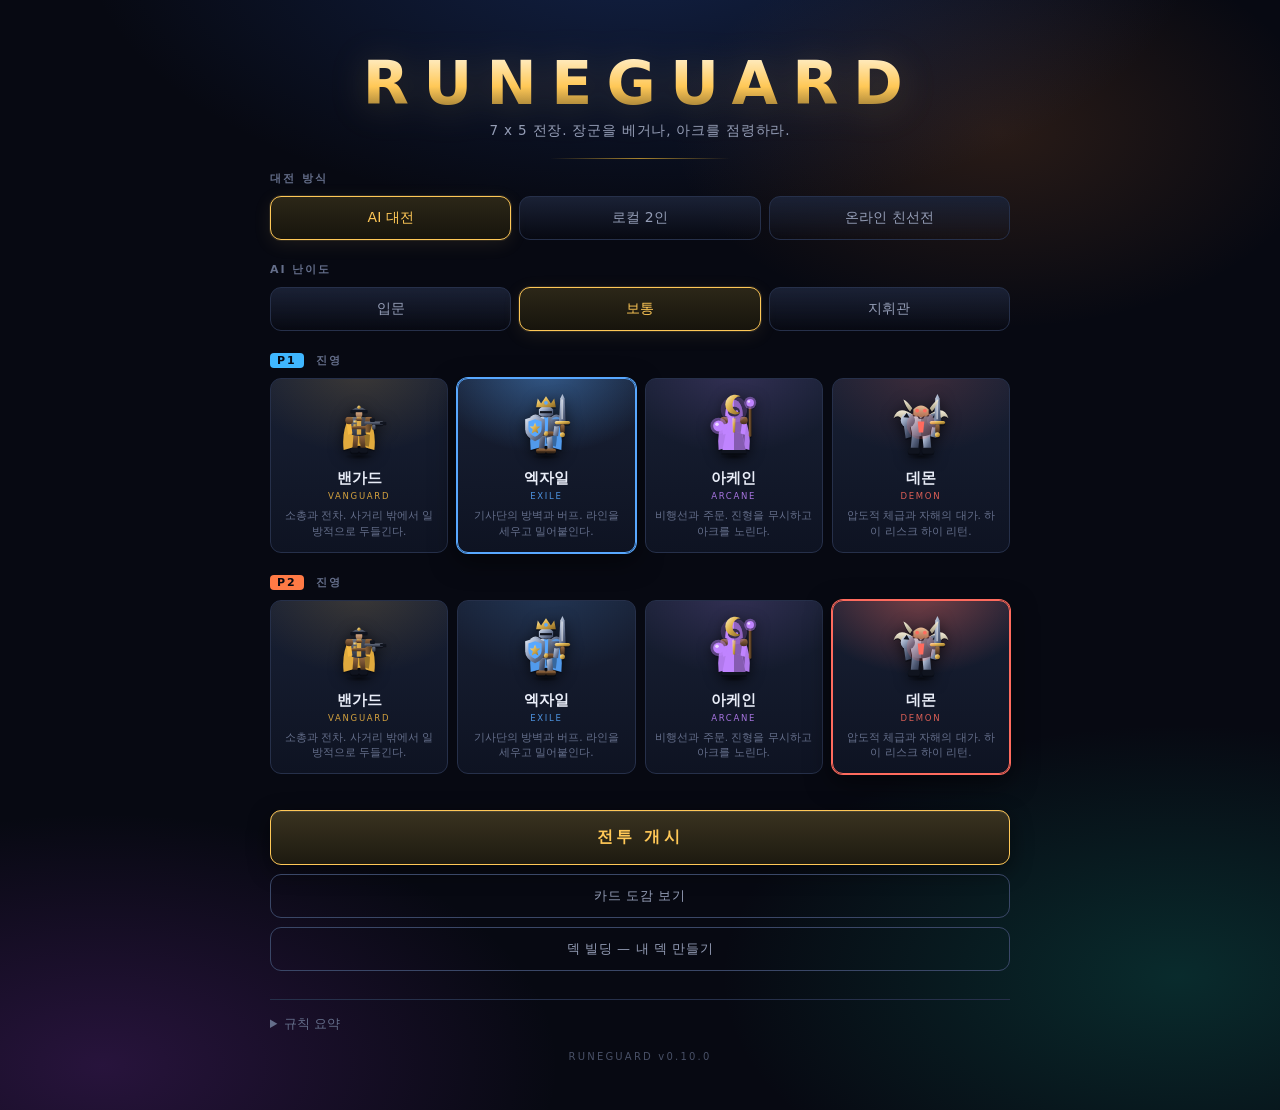
==== commit 31ab5e4e: "RUNEGUARD update" ====
--- a/runeguard/index.html
+++ b/runeguard/index.html
@@ -5,7 +5,7 @@
 <meta http-equiv="Cache-Control" content="no-store">
 <meta name="viewport" content="width=device-width, initial-scale=1">
 <title>RUNEGUARD — 전술 카드 배틀</title>
-<link rel="stylesheet" href="css/style.css?v=0.9.7">
+<link rel="stylesheet" href="css/style.css?v=0.10.0">
 </head>
 <body>
 
@@ -74,7 +74,7 @@
           <p><b>도발</b> — 도발 유닛에 인접한 적은 이동할 수 없고, 그 도발 유닛만 공격할 수 있다.</p>
         </div>
       </details>
-      <div id="buildTag" class="build-tag">RUNEGUARD v0.9.7</div>
+      <div id="buildTag" class="build-tag">RUNEGUARD v0.10.0</div>
     </div>
   </section>
 
@@ -180,16 +180,16 @@
 
 </div>
 
-<script src="js/data.js?v=0.9.7"></script>
-<script src="js/art.js?v=0.9.7"></script>
-<script src="js/scene.js?v=0.9.7"></script>
-<script src="js/audio.js?v=0.9.7"></script>
-<script src="js/bgm.js?v=0.9.7"></script>
-<script src="js/engine.js?v=0.9.7"></script>
-<script src="js/ai.js?v=0.9.7"></script>
-<script src="js/net.js?v=0.9.7"></script>
-<script src="js/builder.js?v=0.9.7"></script>
-<script src="js/ui.js?v=0.9.7"></script>
-<script src="js/main.js?v=0.9.7"></script>
+<script src="js/data.js?v=0.10.0"></script>
+<script src="js/art.js?v=0.10.0"></script>
+<script src="js/scene.js?v=0.10.0"></script>
+<script src="js/audio.js?v=0.10.0"></script>
+<script src="js/bgm.js?v=0.10.0"></script>
+<script src="js/engine.js?v=0.10.0"></script>
+<script src="js/ai.js?v=0.10.0"></script>
+<script src="js/net.js?v=0.10.0"></script>
+<script src="js/builder.js?v=0.10.0"></script>
+<script src="js/ui.js?v=0.10.0"></script>
+<script src="js/main.js?v=0.10.0"></script>
 </body>
 </html>
--- a/runeguard/css/style.css
+++ b/runeguard/css/style.css
@@ -1642,7 +1642,7 @@
    저해상도 씬 조각을 그대로 늘리면 흐릿한 확대가 어색하다.
    블러 + 채도 보정 + 상하 비네트로 '회화적 백드롭'으로 의도화한다. */
 #sceneLayer.has-img > .art-img {
-  filter: blur(5px) brightness(.92) saturate(1.18);
+  filter: blur(2px) brightness(.94) saturate(1.15);
   transform: scale(1.07);            /* 블러 가장자리 숨김 */
 }
 #sceneLayer.has-img::after {
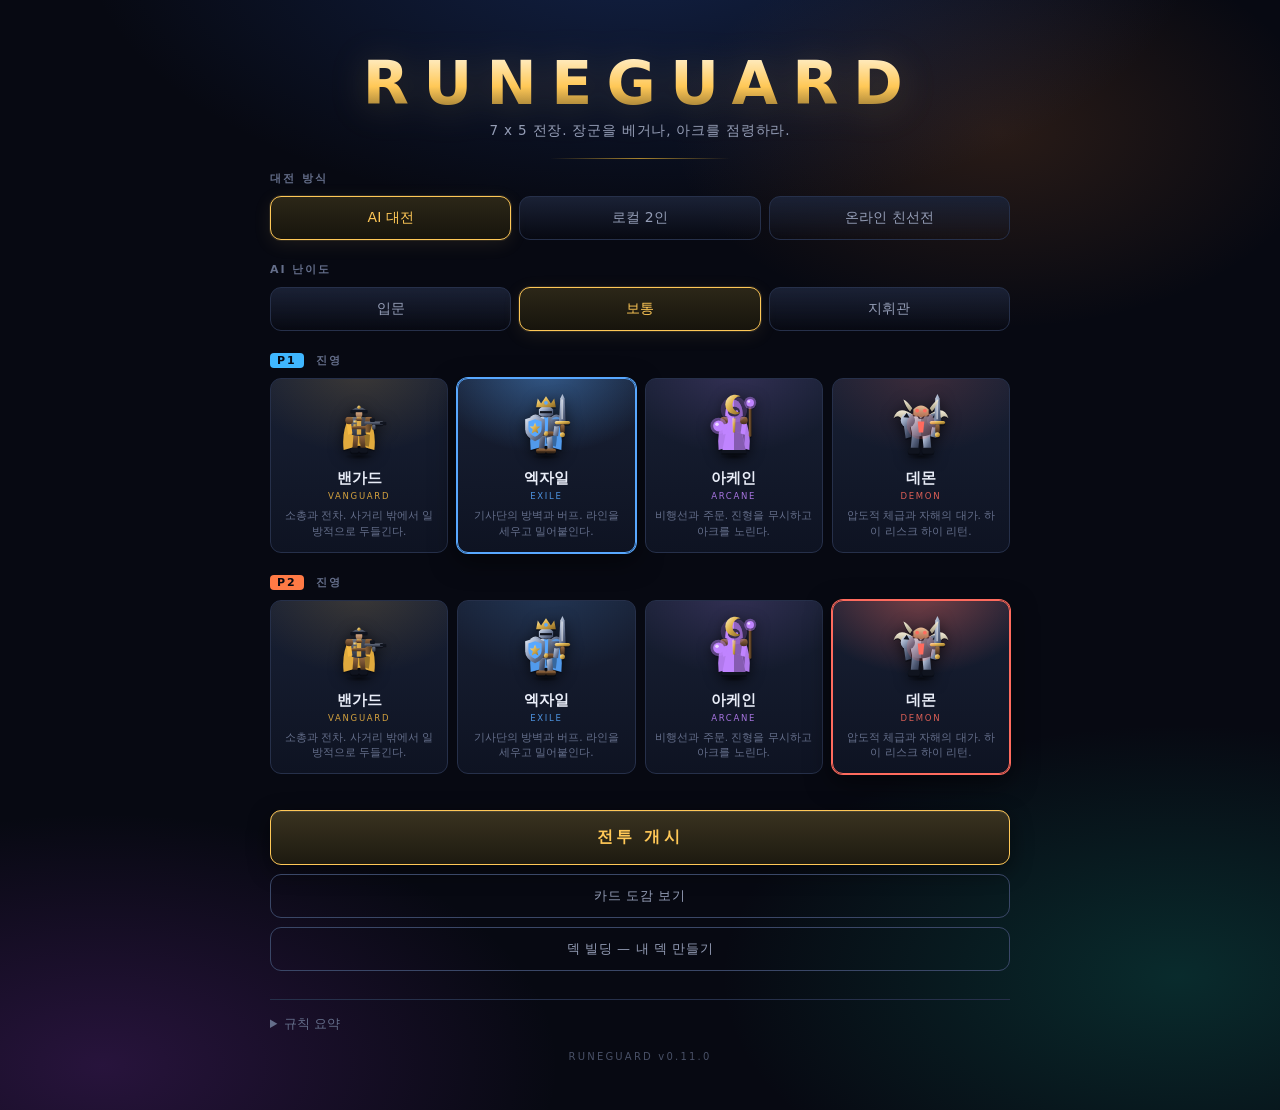
==== commit 6fb60f73: "RUNEGUARD update" ====
--- a/runeguard/index.html
+++ b/runeguard/index.html
@@ -5,7 +5,7 @@
 <meta http-equiv="Cache-Control" content="no-store">
 <meta name="viewport" content="width=device-width, initial-scale=1">
 <title>RUNEGUARD — 전술 카드 배틀</title>
-<link rel="stylesheet" href="css/style.css?v=0.10.0">
+<link rel="stylesheet" href="css/style.css?v=0.11.0">
 </head>
 <body>
 
@@ -74,7 +74,7 @@
           <p><b>도발</b> — 도발 유닛에 인접한 적은 이동할 수 없고, 그 도발 유닛만 공격할 수 있다.</p>
         </div>
       </details>
-      <div id="buildTag" class="build-tag">RUNEGUARD v0.10.0</div>
+      <div id="buildTag" class="build-tag">RUNEGUARD v0.11.0</div>
     </div>
   </section>
 
@@ -180,16 +180,16 @@
 
 </div>
 
-<script src="js/data.js?v=0.10.0"></script>
-<script src="js/art.js?v=0.10.0"></script>
-<script src="js/scene.js?v=0.10.0"></script>
-<script src="js/audio.js?v=0.10.0"></script>
-<script src="js/bgm.js?v=0.10.0"></script>
-<script src="js/engine.js?v=0.10.0"></script>
-<script src="js/ai.js?v=0.10.0"></script>
-<script src="js/net.js?v=0.10.0"></script>
-<script src="js/builder.js?v=0.10.0"></script>
-<script src="js/ui.js?v=0.10.0"></script>
-<script src="js/main.js?v=0.10.0"></script>
+<script src="js/data.js?v=0.11.0"></script>
+<script src="js/art.js?v=0.11.0"></script>
+<script src="js/scene.js?v=0.11.0"></script>
+<script src="js/audio.js?v=0.11.0"></script>
+<script src="js/bgm.js?v=0.11.0"></script>
+<script src="js/engine.js?v=0.11.0"></script>
+<script src="js/ai.js?v=0.11.0"></script>
+<script src="js/net.js?v=0.11.0"></script>
+<script src="js/builder.js?v=0.11.0"></script>
+<script src="js/ui.js?v=0.11.0"></script>
+<script src="js/main.js?v=0.11.0"></script>
 </body>
 </html>
--- a/runeguard/css/style.css
+++ b/runeguard/css/style.css
@@ -1690,3 +1690,22 @@
 }
 
 .tip-status { margin-top: 6px; font-size: 11px; color: var(--ok); }
+
+
+/* ════════════════ 영웅 유닛 표시 (v0.11) ════════════════ */
+.card.is-hero, .bp-card.is-hero {
+  border-color: #f0c86a;
+  box-shadow: 0 0 10px #f0c86a55, inset 0 0 12px #f0c86a22;
+}
+.card.is-hero::after, .bp-card.is-hero::after {
+  content: '★'; position: absolute; top: 3px; right: 5px;
+  font-size: 11px; color: #f0c86a; text-shadow: 0 0 6px #f0c86a;
+  pointer-events: none;
+}
+
+.cx-card.is-hero { border-color: #f0c86a; box-shadow: 0 0 10px #f0c86a44; position: relative; }
+.cx-card.is-hero::after {
+  content: '★ 영웅'; position: absolute; top: 4px; right: 6px;
+  font-size: 10px; color: #f0c86a; text-shadow: 0 0 6px #f0c86a88;
+  pointer-events: none;
+}
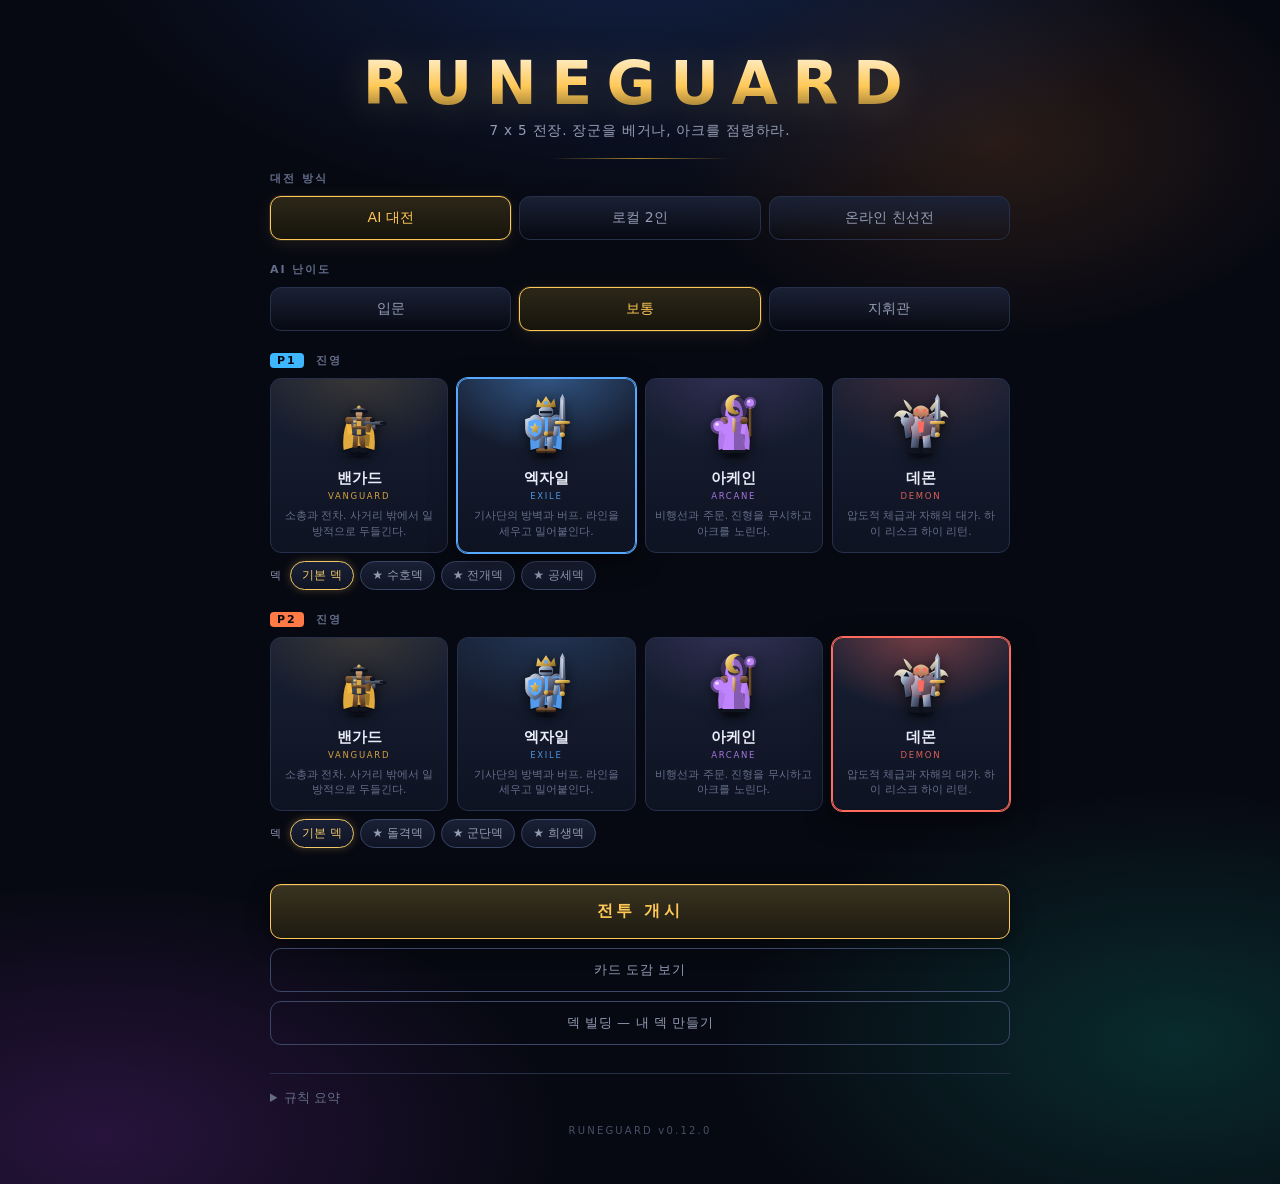
==== commit 046c0dcd: "RUNEGUARD update" ====
--- a/runeguard/index.html
+++ b/runeguard/index.html
@@ -5,7 +5,7 @@
 <meta http-equiv="Cache-Control" content="no-store">
 <meta name="viewport" content="width=device-width, initial-scale=1">
 <title>RUNEGUARD — 전술 카드 배틀</title>
-<link rel="stylesheet" href="css/style.css?v=0.11.0">
+<link rel="stylesheet" href="css/style.css?v=0.12.0">
 </head>
 <body>
 
@@ -38,6 +38,7 @@
       <div class="menu-block">
         <h2><span class="side-tag p1">P1</span> 진영</h2>
         <div class="faction-row" id="p1Factions"></div>
+        <div class="deck-row" id="p1DeckRow"></div>
       </div>
 
       <div class="menu-block" id="onlineBlock" hidden>
@@ -53,6 +54,7 @@
       <div class="menu-block" id="p2Block">
         <h2><span class="side-tag p2">P2</span> 진영</h2>
         <div class="faction-row" id="p2Factions"></div>
+        <div class="deck-row" id="p2DeckRow"></div>
       </div>
 
       <button id="startBtn" class="start-btn">전투 개시</button>
@@ -74,7 +76,7 @@
           <p><b>도발</b> — 도발 유닛에 인접한 적은 이동할 수 없고, 그 도발 유닛만 공격할 수 있다.</p>
         </div>
       </details>
-      <div id="buildTag" class="build-tag">RUNEGUARD v0.11.0</div>
+      <div id="buildTag" class="build-tag">RUNEGUARD v0.12.0</div>
     </div>
   </section>
 
@@ -180,16 +182,16 @@
 
 </div>
 
-<script src="js/data.js?v=0.11.0"></script>
-<script src="js/art.js?v=0.11.0"></script>
-<script src="js/scene.js?v=0.11.0"></script>
-<script src="js/audio.js?v=0.11.0"></script>
-<script src="js/bgm.js?v=0.11.0"></script>
-<script src="js/engine.js?v=0.11.0"></script>
-<script src="js/ai.js?v=0.11.0"></script>
-<script src="js/net.js?v=0.11.0"></script>
-<script src="js/builder.js?v=0.11.0"></script>
-<script src="js/ui.js?v=0.11.0"></script>
-<script src="js/main.js?v=0.11.0"></script>
+<script src="js/data.js?v=0.12.0"></script>
+<script src="js/art.js?v=0.12.0"></script>
+<script src="js/scene.js?v=0.12.0"></script>
+<script src="js/audio.js?v=0.12.0"></script>
+<script src="js/bgm.js?v=0.12.0"></script>
+<script src="js/engine.js?v=0.12.0"></script>
+<script src="js/ai.js?v=0.12.0"></script>
+<script src="js/net.js?v=0.12.0"></script>
+<script src="js/builder.js?v=0.12.0"></script>
+<script src="js/ui.js?v=0.12.0"></script>
+<script src="js/main.js?v=0.12.0"></script>
 </body>
 </html>
--- a/runeguard/css/style.css
+++ b/runeguard/css/style.css
@@ -1709,3 +1709,13 @@
   font-size: 10px; color: #f0c86a; text-shadow: 0 0 6px #f0c86a88;
   pointer-events: none;
 }
+
+
+/* ════════════════ 덱 선택 줄 (v0.12) ════════════════ */
+.deck-row {
+  display: flex; flex-wrap: wrap; align-items: center; gap: 6px;
+  margin: 8px 0 2px;
+}
+.deck-lbl { font-size: 11px; color: var(--dim, #8e97b3); letter-spacing: .12em; margin-right: 2px; }
+.deck-chip { font-size: 12px; padding: 5px 11px; }
+.deck-chip.is-on { border-color: #f0c86a; color: #f0c86a; box-shadow: 0 0 8px #f0c86a44; }
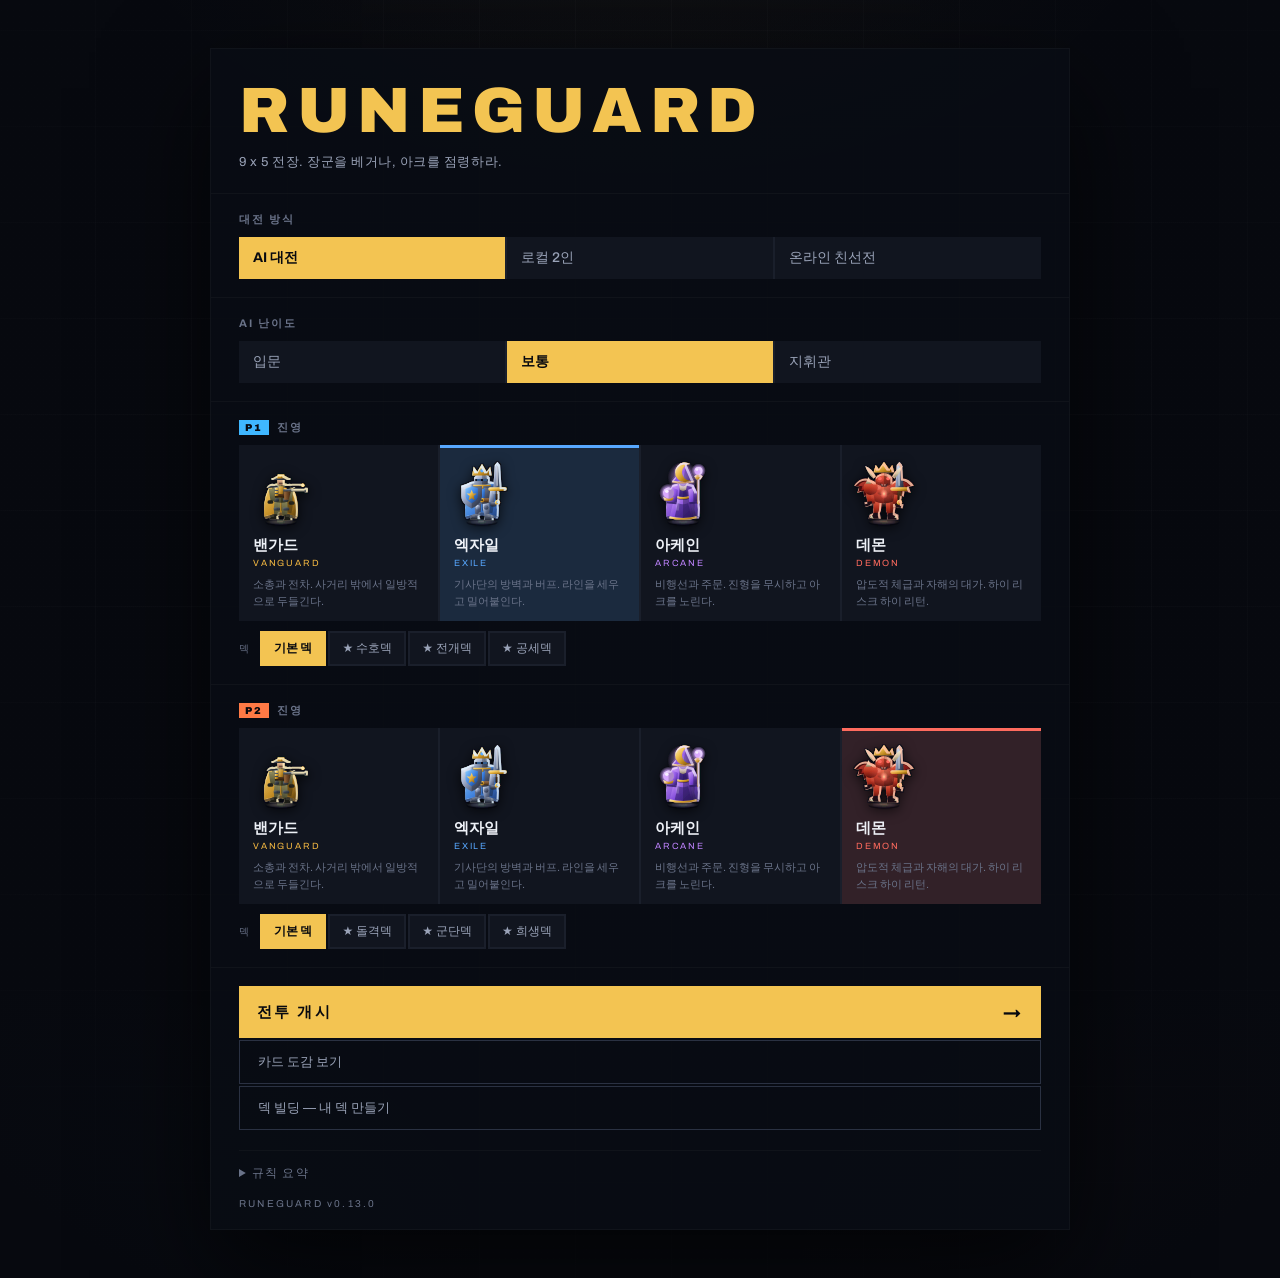
==== commit a81bc7bf: "RUNEGUARD update" ====
--- a/runeguard/index.html
+++ b/runeguard/index.html
@@ -5,7 +5,7 @@
 <meta http-equiv="Cache-Control" content="no-store">
 <meta name="viewport" content="width=device-width, initial-scale=1">
 <title>RUNEGUARD — 전술 카드 배틀</title>
-<link rel="stylesheet" href="css/style.css?v=0.12.0">
+<link rel="stylesheet" href="css/style.css?v=0.13.0">
 </head>
 <body>
 
@@ -15,7 +15,7 @@
   <section id="menu" class="screen">
     <div class="menu-inner">
       <h1 class="logo">RUNEGUARD</h1>
-      <p class="tagline">7 x 5 전장. 장군을 베거나, 아크를 점령하라.</p>
+      <p class="tagline">9 x 5 전장. 장군을 베거나, 아크를 점령하라.</p>
 
       <div class="menu-block">
         <h2>대전 방식</h2>
@@ -76,7 +76,7 @@
           <p><b>도발</b> — 도발 유닛에 인접한 적은 이동할 수 없고, 그 도발 유닛만 공격할 수 있다.</p>
         </div>
       </details>
-      <div id="buildTag" class="build-tag">RUNEGUARD v0.12.0</div>
+      <div id="buildTag" class="build-tag">RUNEGUARD v0.13.0</div>
     </div>
   </section>
 
@@ -182,16 +182,16 @@
 
 </div>
 
-<script src="js/data.js?v=0.12.0"></script>
-<script src="js/art.js?v=0.12.0"></script>
-<script src="js/scene.js?v=0.12.0"></script>
-<script src="js/audio.js?v=0.12.0"></script>
-<script src="js/bgm.js?v=0.12.0"></script>
-<script src="js/engine.js?v=0.12.0"></script>
-<script src="js/ai.js?v=0.12.0"></script>
-<script src="js/net.js?v=0.12.0"></script>
-<script src="js/builder.js?v=0.12.0"></script>
-<script src="js/ui.js?v=0.12.0"></script>
-<script src="js/main.js?v=0.12.0"></script>
+<script src="js/data.js?v=0.13.0"></script>
+<script src="js/art.js?v=0.13.0"></script>
+<script src="js/scene.js?v=0.13.0"></script>
+<script src="js/audio.js?v=0.13.0"></script>
+<script src="js/bgm.js?v=0.13.0"></script>
+<script src="js/engine.js?v=0.13.0"></script>
+<script src="js/ai.js?v=0.13.0"></script>
+<script src="js/net.js?v=0.13.0"></script>
+<script src="js/builder.js?v=0.13.0"></script>
+<script src="js/ui.js?v=0.13.0"></script>
+<script src="js/main.js?v=0.13.0"></script>
 </body>
 </html>
--- a/runeguard/css/style.css
+++ b/runeguard/css/style.css
@@ -1,1721 +1,607 @@
 /* ═══════════════════════════════════════════════════════════
-   RUNEGUARD — 스타일 v0.3  (비주얼 오버홀)
-   목표: 평면 아이콘 UI → 조명·깊이·연출이 있는 게임 화면
+   RUNEGUARD — 스타일 v1.0 "Plate"
+   드롭인 교체: css/style.css. 선택자·클래스명은 v0.12 그대로.
+   원칙: 평면 판금(플레이트) UI — 모서리 0, 2px 룰, 글자는 왼쪽 정렬,
+   그림자 대신 선과 톤 차로 구조를 만든다. 아트(art.js v1.0)만 빛난다.
    ═══════════════════════════════════════════════════════════ */
+@import url('https://fonts.googleapis.com/css2?family=Archivo:wght@500;700;900&display=swap');
 
 :root {
-  --bg:        #070912;
-  --bg2:       #0d1120;
-  --panel:     #141a2b;
-  --panel2:    #1b2337;
-  --line:      #26304a;
-  --line2:     #3a4767;
-  --ink:       #e9edf8;
-  --ink-dim:   #949db6;
-  --ink-mute:  #646e8a;
+  --bg:        #07090f;
+  --bg2:       #0c1018;
+  --panel:     #11151f;
+  --panel2:    #171c29;
+  --line:      #1a1f2b;
+  --line2:     #2a3142;
+  --rule:      2px solid var(--line);
+  --rule-soft: 1px solid #ffffff08;
+  --ink:       #eef1f7;
+  --ink-dim:   #9aa3b8;
+  --ink-mute:  #6a7389;
 
   --p1:        #3fb7ff;
   --p2:        #ff7a45;
-  --gold:      #ffc857;
-  --gold-dim:  #a8842e;
+  --gold:      #f3c452;
+  --gold-dim:  #9c7a24;
   --ark:       #3ef0c0;
   --danger:    #ff5c4d;
   --ok:        #4ee38a;
-  --violet:    #b788ff;
+  --violet:    #c084ff;
 
   --move:      #3fa2ff;
   --atk:       #ff5c4d;
   --deploy:    #3ce29a;
 
-  --radius:    11px;
+  --radius:    0px;
   --cell:      86px;
-
-  /* 2.5D 전장 — Duelyst 처럼 보드는 눕히고 유닛은 세운다 */
   --tilt:      30deg;
   --standup:   -30deg;
+
+  --font-ui:   "Archivo", "Pretendard", "Apple SD Gothic Neo", "Malgun Gothic", system-ui, sans-serif;
+  --font-num:  "Archivo", system-ui, sans-serif;
 }
 
 * { box-sizing: border-box; }
-
 html, body {
-  margin: 0; padding: 0;
-  background: var(--bg);
-  color: var(--ink);
-  font-family: "Pretendard", "Malgun Gothic", "Apple SD Gothic Neo", system-ui, sans-serif;
-  font-size: 14px;
-  -webkit-font-smoothing: antialiased;
-  overflow-x: hidden;
-}
-
-button { font-family: inherit; cursor: pointer; }
-h1, h2, h3 { margin: 0; font-weight: 600; }
+  margin: 0; padding: 0; background: var(--bg); color: var(--ink);
+  font-family: var(--font-ui); font-size: 14px; -webkit-font-smoothing: antialiased; overflow-x: hidden;
+}
+button { font-family: inherit; cursor: pointer; text-align: left; }
+button:focus-visible, input:focus-visible, .cell:focus-visible { outline: 2px solid var(--gold); outline-offset: 2px; }
+h1, h2, h3 { margin: 0; font-weight: 700; }
 .screen { min-height: 100vh; }
 [hidden] { display: none !important; }
+::selection { background: #f3c45244; }
+
+/* ═══ SVG 아트 — art.js v1.0 은 인라인 페인트를 쓰므로 재질 클래스는 호환용만 남긴다 ═══ */
+.art-svg { width: 100%; height: 100%; display: block; overflow: visible; stroke-linecap: round; stroke-linejoin: round; }
+.art-svg .f-steel   { fill: url(#mSteel); }   .art-svg .f-steelD { fill: url(#mSteelD); }
+.art-svg .f-gold    { fill: url(#mGold); }    .art-svg .f-leather{ fill: url(#mLeather); }
+.art-svg .f-skin    { fill: url(#mSkin); }    .art-svg .f-bone   { fill: url(#mBone); }
+.art-svg .f-iron    { fill: url(#mIron); }    .art-svg .f-wood   { fill: url(#mWood); }
+.art-svg .f-stone   { fill: url(#mStone); }
+.art-svg .f-cloth, .art-svg .f-glow { fill: var(--accent, #7f8dab); }
+.art-svg .f-shade { fill: #000; } .art-svg .f-lite { fill: #fff; } .art-svg .f-dark { fill: #10141f; }
+.art-svg .l-shadow { fill: url(#rgGround); opacity: .7; }
+.art-svg .l-sil { opacity: .5; } .art-svg .l-sil * { fill: #04060c; } .art-svg .l-sil .l-shadow { display: none; }
 
 /* ═══════════════════════════════════════════
-   SVG 아트 — 재질 팔레트
-   단색 틴트를 버리고 강철·가죽·황금·뼈 재질 그라디언트를 쓴다.
-   진영 색(--accent)은 천·문장·에너지에만 들어간다.
-
-   stroke-width 를 0 으로 깔아 두면, 인라인으로 stroke-width 를 준
-   선(활시위·마법진 등)만 외곽선이 그려진다.
-   ═══════════════════════════════════════════ */
-.art-svg {
-  width: 100%; height: 100%; display: block; overflow: visible;
-  stroke-linecap: round; stroke-linejoin: round;
-}
-
-.art-svg .f-steel   { fill: url(#mSteel);   stroke: url(#mSteel);   stroke-width: 0; }
-.art-svg .f-steelD  { fill: url(#mSteelD);  stroke: url(#mSteelD);  stroke-width: 0; }
-.art-svg .f-gold    { fill: url(#mGold);    stroke: url(#mGold);    stroke-width: 0; }
-.art-svg .f-leather { fill: url(#mLeather); stroke: url(#mLeather); stroke-width: 0; }
-.art-svg .f-skin    { fill: url(#mSkin);    stroke: url(#mSkin);    stroke-width: 0; }
-.art-svg .f-bone    { fill: url(#mBone);    stroke: url(#mBone);    stroke-width: 0; }
-.art-svg .f-iron    { fill: url(#mIron);    stroke: url(#mIron);    stroke-width: 0; }
-.art-svg .f-wood    { fill: url(#mWood);    stroke: url(#mWood);    stroke-width: 0; }
-.art-svg .f-stone   { fill: url(#mStone);   stroke: url(#mStone);   stroke-width: 0; }
-
-.art-svg .f-cloth { fill: var(--accent, #7f8dab); stroke: var(--accent, #7f8dab); stroke-width: 0; }
-.art-svg .f-glow  { fill: var(--accent, #7f8dab); stroke: var(--accent, #7f8dab); stroke-width: 0; }
-.art-svg .f-shade { fill: #000; stroke: #000; stroke-width: 0; }
-.art-svg .f-lite  { fill: #fff; stroke: #fff; stroke-width: 0; }
-.art-svg .f-dark  { fill: #10141f; stroke: #10141f; stroke-width: 0; }
-
-.art-svg .l-shadow { fill: url(#rgGround); stroke: none; opacity: .7; }
-
-/* 뒤에 까는 검은 실루엣 — 어두운 타일 위에서도 형태가 분리돼 보인다.
-   재질 규칙보다 뒤에 와야 우선한다(동일 특이도, 소스 순서). */
-.art-svg .l-sil { opacity: .5; }
-.art-svg .l-sil * { fill: #04060c; stroke: #04060c; }
-.art-svg .l-sil .l-shadow { display: none; }
-
-/* ═══════════════════════════════════════════
-   시작 화면
+   시작 화면 — 왼쪽 정렬 2컬럼 판
    ═══════════════════════════════════════════ */
 #menu {
-  position: relative;
-  display: flex; align-items: center; justify-content: center;
-  padding: 48px 20px;
-  background:
-    radial-gradient(900px 460px at 50% -6%, #2a54b055 0%, transparent 62%),
-    radial-gradient(760px 420px at 8% 96%, #7a2ea648 0%, transparent 60%),
-    radial-gradient(760px 420px at 92% 88%, #0e7a6a4d 0%, transparent 60%),
-    radial-gradient(500px 300px at 78% 12%, #b0632a33 0%, transparent 65%),
-    var(--bg);
-}
-/* (비네트 오버레이 제거 — 위 #game 주석 참조) */
-.menu-inner { width: 100%; max-width: 740px; position: relative; z-index: 1; }
+  position: relative; display: flex; align-items: center; justify-content: center;
+  padding: 48px 24px; background: var(--bg);
+  background-image:
+    radial-gradient(900px 520px at 50% -10%, #f3c4520f 0%, transparent 60%),
+    radial-gradient(700px 500px at 6% 100%, #3fb7ff0c 0%, transparent 60%),
+    radial-gradient(700px 500px at 94% 100%, #ff7a450c 0%, transparent 60%),
+    repeating-linear-gradient(0deg, transparent 0 95px, #ffffff06 95px 96px),
+    repeating-linear-gradient(90deg, transparent 0 95px, #ffffff06 95px 96px);
+  background-position: center top;
+}
+#menu::before { content: ''; position: absolute; inset: 0; pointer-events: none; opacity: .5;
+  background-image: radial-gradient(#ffffff08 .6px, transparent .6px); background-size: 3px 3px; mix-blend-mode: overlay; }
+#menu::after { content: ''; position: absolute; inset: 0; background: radial-gradient(75% 70% at 50% 40%, transparent 35%, var(--bg) 100%); pointer-events: none; }
+.menu-inner { width: 100%; max-width: 860px; position: relative; z-index: 1; background: #090c13f2; border: var(--rule-soft); padding: 0 0 20px; box-shadow: 0 40px 100px #000a; }
 
 .logo {
-  font-size: 60px; letter-spacing: .24em; text-align: center;
-  background: linear-gradient(180deg, #fff8e6 0%, var(--gold) 55%, #7a6128 100%);
-  -webkit-background-clip: text; background-clip: text; color: transparent;
-  margin-bottom: 4px;
-  filter: drop-shadow(0 4px 18px #e0bb6333);
-}
-.tagline {
-  text-align: center; color: var(--ink-dim); margin: 0 0 12px;
-  letter-spacing: .06em; font-size: 13.5px;
-}
-.tagline::after {
-  content: ''; display: block; width: 180px; height: 1px; margin: 18px auto 0;
-  background: linear-gradient(90deg, transparent, var(--gold-dim), transparent);
-}
-
-.menu-block { margin-bottom: 22px; }
+  font-family: var(--font-num); font-size: 64px; font-weight: 900; letter-spacing: .12em; line-height: 1;
+  padding: 30px 28px 0; color: var(--gold); text-align: left;
+}
+.tagline { margin: 10px 0 0; padding: 0 28px 22px; color: var(--ink-dim); font-size: 13px; letter-spacing: .04em; border-bottom: var(--rule-soft); }
+.tagline::after { display: none; }
+
+.menu-block { margin: 0; padding: 18px 28px; border-bottom: var(--rule-soft); }
 .menu-block h2 {
-  font-size: 11px; letter-spacing: .18em; color: var(--ink-mute);
-  text-transform: uppercase; margin-bottom: 10px;
-}
-.side-tag {
-  display: inline-block; padding: 1px 7px; border-radius: 4px;
-  font-size: 11px; margin-right: 7px; color: #070912; font-weight: 800;
-}
-.side-tag.p1 { background: var(--p1); }
-.side-tag.p2 { background: var(--p2); }
-
-.opt-row { display: flex; gap: 8px; }
+  font-size: 11px; letter-spacing: .18em; color: var(--ink-mute); text-transform: uppercase; margin-bottom: 10px;
+  display: flex; align-items: center; gap: 8px;
+}
+.side-tag { display: inline-block; padding: 2px 6px; font-size: 10px; font-family: var(--font-num); font-weight: 900; color: var(--bg); }
+.side-tag.p1 { background: var(--p1); } .side-tag.p2 { background: var(--p2); }
+
+.opt-row { display: grid; grid-auto-flow: column; grid-auto-columns: 1fr; gap: 2px; background: var(--line); }
 .opt {
-  flex: 1; padding: 12px 8px; border-radius: var(--radius);
-  border: 1px solid var(--line);
-  background: linear-gradient(180deg, #1a2135, #10152400);
-  color: var(--ink-dim); font-size: 14px; transition: .15s;
-}
-.opt:hover { border-color: var(--line2); color: var(--ink); }
-.opt.is-on {
-  background: linear-gradient(180deg, #2c2718, #17140c);
-  border-color: var(--gold); color: var(--gold);
-  box-shadow: 0 0 0 1px #e0bb6322, 0 4px 18px #e0bb631a;
-}
-
-/* 진영 카드 */
-.faction-row { display: grid; grid-template-columns: repeat(4, 1fr); gap: 9px; }
+  padding: 12px 14px; border: 0; background: var(--panel); color: var(--ink-dim); font-size: 14px; font-weight: 500;
+  transition: background .12s, color .12s;
+}
+.opt:hover { background: var(--panel2); color: var(--ink); }
+.opt.is-on { background: var(--gold); color: var(--bg); font-weight: 700; }
+
+/* 진영 카드 — 판 위 엠블럼 + 텍스트 왼쪽 정렬 */
+.faction-row { display: grid; grid-template-columns: repeat(4, 1fr); gap: 2px; background: var(--line); }
 .fac {
-  position: relative; overflow: hidden;
-  padding: 14px 9px 12px; border-radius: var(--radius);
-  border: 1px solid var(--line);
-  background: linear-gradient(180deg, #182034, #0e1322);
-  text-align: center; transition: .16s; color: var(--ink-dim);
-}
-.fac::before {   /* 진영 색 발광 */
-  content: ''; position: absolute; inset: -40% -20% 55%;
-  background: radial-gradient(ellipse at 50% 40%, var(--accent), transparent 68%);
-  opacity: .16; transition: opacity .18s;
-}
-.fac:hover { border-color: var(--line2); transform: translateY(-2px); }
-.fac:hover::before { opacity: .3; }
-.fac.is-on {
-  border-color: var(--accent);
-  box-shadow: 0 0 0 1px var(--accent), 0 8px 26px #0008;
-}
-.fac.is-on::before { opacity: .42; }
-
-.fac .fic {
-  position: relative; display: block; margin: 0 auto 8px;
-  width: 58px; height: 68px;
-  filter: drop-shadow(0 3px 7px #000a);
-}
-.fac .fname { position: relative; font-size: 14.5px; color: var(--ink); font-weight: 700; }
-.fac .ftag {
-  position: relative; display: block; font-size: 8.5px; letter-spacing: .2em;
-  color: var(--accent); margin-top: 3px; opacity: .85;
-}
-.fac .fdesc {
-  position: relative; display: block;
-  font-size: 10.5px; line-height: 1.5; margin-top: 7px; color: var(--ink-mute);
-}
+  position: relative; padding: 14px 14px 12px; border: 0; border-top: 3px solid transparent;
+  background: var(--panel); color: var(--ink-dim); text-align: left; transition: background .12s, border-color .12s;
+  display: flex; flex-direction: column; align-items: flex-start;
+}
+.fac::before { display: none; }
+.fac:hover { background: var(--panel2); }
+.fac.is-on { border-top-color: var(--accent); background: color-mix(in srgb, var(--accent) 14%, var(--panel)); }
+.fac .fic { display: block; width: 56px; height: 64px; margin: 0 0 10px; filter: drop-shadow(0 3px 6px #000a); }
+.fac .fname { font-size: 15px; font-weight: 700; color: var(--ink); }
+.fac .ftag { display: block; font-size: 9px; letter-spacing: .2em; color: var(--accent); margin-top: 3px; text-transform: uppercase; }
+.fac .fdesc { display: block; font-size: 11px; line-height: 1.5; margin-top: 8px; color: var(--ink-mute); }
 
 .start-btn {
-  width: 100%; margin-top: 14px; padding: 16px;
-  border-radius: var(--radius); border: 1px solid var(--gold);
-  background: linear-gradient(180deg, #3a3320, #1d1a10);
-  color: var(--gold); font-size: 16px; font-weight: 800; letter-spacing: .2em;
-  transition: .18s; box-shadow: 0 6px 22px #0007, inset 0 1px 0 #ffffff18;
-}
-.start-btn:hover {
-  background: linear-gradient(180deg, #524629, #2a2415);
-  box-shadow: 0 8px 30px #e0bb6326, inset 0 1px 0 #ffffff28;
-}
-
+  display: flex; align-items: center; justify-content: space-between;
+  width: calc(100% - 56px); margin: 18px 28px 0; padding: 16px 18px; border: 0;
+  background: var(--gold); color: var(--bg); font-size: 15px; font-weight: 900; letter-spacing: .16em; transition: background .12s;
+}
+.start-btn::after { content: '→'; font-family: var(--font-num); font-size: 18px; }
+.start-btn:hover { background: #ffd978; }
 .ghost-btn {
-  width: 100%; margin-top: 9px; padding: 12px;
-  border-radius: var(--radius); border: 1px solid var(--line2);
-  background: transparent; color: var(--ink-dim);
-  font-size: 13px; letter-spacing: .05em; transition: .15s;
-}
-.ghost-btn:hover { border-color: var(--gold); color: var(--gold); background: #e0bb630d; }
-
-.rules { margin-top: 28px; border-top: 1px solid var(--line); padding-top: 15px; }
-.rules summary { cursor: pointer; color: var(--ink-mute); font-size: 13px; }
-.rules-body { margin-top: 13px; color: var(--ink-dim); line-height: 1.8; font-size: 13px; }
-.rules-body p { margin: 0 0 8px; }
-.rules-body b { color: var(--ink); }
+  display: block; width: calc(100% - 56px); margin: 2px 28px 0; padding: 12px 18px;
+  border: 1px solid var(--line2); background: transparent; color: var(--ink-dim); font-size: 13px; transition: .12s;
+}
+.ghost-btn:hover { border-color: var(--gold); color: var(--gold); }
+
+.rules { margin: 20px 28px 0; border-top: var(--rule-soft); padding-top: 14px; }
+.rules summary { cursor: pointer; color: var(--ink-mute); font-size: 12px; letter-spacing: .1em; text-transform: uppercase; }
+.rules-body { margin-top: 12px; color: var(--ink-dim); line-height: 1.75; font-size: 13px; columns: 2; column-gap: 28px; column-rule: 1px solid var(--line); }
+.rules-body p { margin: 0 0 8px; break-inside: avoid; } .rules-body b { color: var(--ink); }
+.build-tag { margin: 16px 28px 0; font-family: var(--font-num); font-size: 10px; letter-spacing: .22em; color: var(--ink-mute); }
+
+.online-row { display: flex; gap: 2px; align-items: stretch; background: var(--line); }
+.online-row .opt { flex: 0 0 auto; padding: 12px 20px; }
+.join-input {
+  flex: 1; min-width: 0; padding: 12px 14px; border: 0; background: var(--bg); color: var(--gold);
+  font: inherit; font-family: var(--font-num); font-size: 18px; font-weight: 700; letter-spacing: .3em; text-transform: uppercase;
+}
+.join-input:focus { outline: 2px solid var(--gold); outline-offset: -2px; }
+.net-status { margin-top: 10px; font-size: 12.5px; color: var(--ark); min-height: 18px; }
+.net-status.is-err { color: var(--danger); }
+
+.deck-row { display: flex; flex-wrap: wrap; align-items: center; gap: 2px; margin: 10px 0 0; }
+.deck-lbl { font-size: 10px; color: var(--ink-mute); letter-spacing: .14em; text-transform: uppercase; margin-right: 8px; }
+.deck-chip { font-size: 12px; padding: 6px 11px; }
+.deck-chip.is-on { background: var(--gold); color: var(--bg); border-color: var(--gold); }
 
 /* ═══════════════════════════════════════════
-   게임 레이아웃
+   게임 — 전장이 전면, HUD 는 가장자리 판
    ═══════════════════════════════════════════ */
-/* 주의: 화면 전체를 덮는 고정 오버레이(::before 비네트)는 금지 —
-   일부 GPU 에서 레이어가 통째로 검게 합성되는 사고가 났다.
-   분위기 그라디언트는 배경으로만 깐다(배경은 자식 위로 올라올 수 없다). */
-#game {
-  display: flex; flex-direction: column; height: 100vh; position: relative;
-  background:
-    radial-gradient(700px 480px at 14% 55%, #1d5a9a38 0%, transparent 60%),
-    radial-gradient(700px 480px at 86% 55%, #9a4b1d38 0%, transparent 60%),
-    radial-gradient(800px 420px at 50% 40%, #23407a30 0%, transparent 65%),
-    var(--bg);
-}
+#game { position: relative; height: 100vh; overflow: hidden; background: var(--bg); }
+#sceneLayer { position: absolute; inset: 0; z-index: 0; pointer-events: none; opacity: .9; }
+#sceneLayer svg { width: 100%; height: 100%; display: block; }
+#weatherLayer { position: absolute; inset: 0; z-index: 3; pointer-events: none; overflow: hidden; }
 
 #topbar {
-  display: flex; align-items: center; gap: 16px;
-  padding: 11px 20px; border-bottom: 1px solid transparent;
-  border-image: linear-gradient(90deg, var(--p1), #26304a 35%, #26304a 65%, var(--p2)) 1;
-  background: linear-gradient(180deg, #101830, #0a0e1a);
-  box-shadow: 0 4px 20px #0006;
-}
-#stage {
-  flex: 1; display: flex; gap: 18px; padding: 18px 20px;
-  min-height: 0; justify-content: center;
-}
-#boardWrap {
-  position: relative; display: flex; align-items: center; justify-content: center;
-  perspective: 1150px; perspective-origin: 50% 26%;
-}
-#side { width: 272px; display: flex; flex-direction: column; gap: 12px; min-height: 0; }
-
+  position: absolute; top: 0; left: 0; right: 0; z-index: 6;
+  display: flex; align-items: center; gap: 16px; padding: 8px 16px;
+  background: linear-gradient(180deg, #05070ccc, transparent); pointer-events: none;
+}
 #bottombar {
-  display: flex; align-items: center; gap: 16px;
-  padding: 11px 20px 15px; border-top: 1px solid transparent;
-  border-image: linear-gradient(90deg, var(--p1), #26304a 35%, #26304a 65%, var(--p2)) 1;
-  background: linear-gradient(0deg, #101830, #0a0e1a);
-  box-shadow: 0 -4px 20px #0006;
-}
-
-/* ═══════════════════════════════════════════
-   플레이어 정보
-   ═══════════════════════════════════════════ */
-.player-strip, .me-info { display: flex; align-items: center; gap: 15px; min-width: 300px; }
-.pname { font-weight: 800; font-size: 15px; letter-spacing: .01em; }
-.pfaction { font-size: 10px; color: var(--ink-mute); letter-spacing: .18em; margin-top: 1px; }
-
-.hpbar { width: 152px; }
-.hpbar .lbl { display: flex; justify-content: space-between; font-size: 11px; color: var(--ink-mute); }
-.hpbar .track {
-  height: 9px; background: #1a2033; border-radius: 5px; overflow: hidden; margin-top: 4px;
-  box-shadow: inset 0 2px 5px #000a, 0 0 0 1px #2b344c;
-}
-.hpbar .fill {
-  height: 100%; border-radius: 5px;
-  background: linear-gradient(180deg, #86e5ac, #3fa86f);
-  box-shadow: 0 0 10px #5ecf8e70, inset 0 1px 0 #ffffff40;
-  transition: width .3s cubic-bezier(.2,.8,.3,1);
-}
-.hpbar.low .fill {
-  background: linear-gradient(180deg, #f09a7e, #c8453a);
-  box-shadow: 0 0 12px #e2564a80, inset 0 1px 0 #ffffff40;
-}
-
-.mana-pips { display: flex; gap: 3px; flex-wrap: wrap; max-width: 134px; }
-.pip {
-  width: 11px; height: 11px; border-radius: 50%;
-  background: #1a2134; box-shadow: inset 0 1px 3px #000a, 0 0 0 1px #2e3950;
-}
-.pip.on {
-  background: radial-gradient(circle at 35% 30%, #a8d8ff, #2f6ad0);
-  box-shadow: 0 0 7px #4d8fe0cc, inset 0 1px 0 #ffffff60;
-}
-.pip.bonus {
-  background: radial-gradient(circle at 35% 30%, #ffeaa8, #c9962f);
-  box-shadow: 0 0 8px var(--gold), inset 0 1px 0 #ffffff70;
-}
-
-.counts { display: flex; gap: 13px; font-size: 12px; color: var(--ink-dim); }
+  position: absolute; bottom: 0; left: 0; right: 0; z-index: 6;
+  display: flex; align-items: flex-end; gap: 12px; padding: 6px 16px 10px;
+  background: linear-gradient(0deg, #05070ce6 40%, transparent); pointer-events: none;
+}
+#topbar > *, #bottombar > * { pointer-events: auto; }
+
+#stage { position: absolute; inset: 0; z-index: 1; padding: 60px 0 150px; display: flex; align-items: center; justify-content: center; }
+#boardWrap { position: relative; display: flex; align-items: center; justify-content: center; perspective: 1150px; perspective-origin: 50% 26%; }
+
+/* ── 플레이어 스트립 (판금 태그) ── */
+.player-strip, .me-info { display: flex; align-items: center; gap: 12px; min-width: 300px; padding: 6px 10px 6px 6px; background: #0a0d14d9; border: var(--rule-soft); }
+.player-strip { border-left: 3px solid var(--p2); box-shadow: 0 6px 20px #0008; } .me-info { border-left: 3px solid var(--p1); box-shadow: 0 6px 20px #0008; }
+.portrait {
+  width: 52px; height: 58px; flex: 0 0 auto; padding: 3px 5px 0;
+  border: 0; background: var(--panel); border-bottom: 2px solid var(--pcolor, #666); filter: none;
+}
+.player-strip .portrait { --pcolor: var(--p2); } .me-info .portrait { --pcolor: var(--p1); }
+.pname { font-weight: 700; font-size: 14px; }
+.pfaction { font-size: 9.5px; color: var(--ink-mute); letter-spacing: .18em; margin-top: 2px; text-transform: uppercase; }
+
+.hpbar { width: 150px; }
+.hpbar .lbl { display: flex; justify-content: space-between; font-size: 10.5px; color: var(--ink-mute); font-family: var(--font-num); }
+.hpbar .track { height: 8px; background: var(--panel2); margin-top: 4px; border: 1px solid var(--line2); }
+.hpbar .fill { height: 100%; background: var(--ok); transition: width .3s cubic-bezier(.2,.8,.3,1); }
+.hpbar.low .fill { background: var(--danger); }
+
+.mana-pips { display: flex; gap: 2px; flex-wrap: wrap; max-width: 134px; }
+.pip { width: 11px; height: 11px; background: var(--panel2); border: 1px solid var(--line2); }
+.pip.on { background: var(--p1); border-color: var(--p1); }
+.pip.bonus { background: var(--gold); border-color: var(--gold); }
+
+.counts { display: flex; gap: 12px; font-size: 11px; color: var(--ink-dim); font-family: var(--font-num); }
 .counts b { color: var(--ink); }
 
-/* 아크 게이지 */
-.ark-meter { flex: 1; display: flex; align-items: center; justify-content: center; gap: 12px; }
-.ark-side { display: flex; align-items: center; gap: 5px; }
-.ark-side .who { font-size: 10px; color: var(--ink-mute); letter-spacing: .1em; }
-.ark-dot {
-  width: 13px; height: 13px; border-radius: 3px; transform: rotate(45deg);
-  background: #1a2134; box-shadow: inset 0 0 4px #000a, 0 0 0 1px #313c56;
-  transition: .25s;
-}
-.ark-dot.fill1 {
-  background: linear-gradient(135deg, #9fe4ff, var(--p1));
-  box-shadow: 0 0 10px var(--p1), inset 0 0 4px #ffffff60;
-}
-.ark-dot.fill2 {
-  background: linear-gradient(135deg, #ffc4a3, var(--p2));
-  box-shadow: 0 0 10px var(--p2), inset 0 0 4px #ffffff60;
-}
-.ark-label {
-  font-size: 10.5px; letter-spacing: .26em; color: var(--ark);
-  text-shadow: 0 0 12px #6ee7c880;
-}
+/* 아크 게이지 — 사각 칸 */
+.ark-meter { flex: 1; display: flex; align-items: center; justify-content: center; gap: 14px; }
+.ark-side { display: flex; align-items: center; gap: 3px; }
+.ark-side .who { font-size: 10px; color: var(--ink-mute); letter-spacing: .1em; margin: 0 6px; font-family: var(--font-num); }
+.ark-dot { width: 14px; height: 8px; background: var(--panel2); border: 1px solid var(--line2); transform: none; transition: .2s; }
+.ark-dot.fill1 { background: var(--p1); border-color: var(--p1); }
+.ark-dot.fill2 { background: var(--p2); border-color: var(--p2); }
+.ark-label { font-family: var(--font-num); font-size: 10.5px; font-weight: 700; letter-spacing: .26em; color: var(--ark); padding: 4px 10px; border: 1px solid #3ef0c066; }
+.ark-label.is-contested { color: var(--danger); border-color: var(--danger); animation: threat 1s ease-in-out infinite; }
 
 .turn-badge {
-  padding: 7px 15px; border-radius: 999px; font-size: 12px; font-weight: 800;
-  letter-spacing: .1em; border: 1px solid var(--line2);
-  background: linear-gradient(180deg, #1a2136, #0f1424);
-  white-space: nowrap;
-}
-.turn-badge.p1 { color: var(--p1); border-color: #2f6a8a; box-shadow: 0 0 16px #4fc3f025; }
-.turn-badge.p2 { color: var(--p2); border-color: #8a4a2f; box-shadow: 0 0 16px #f0834f25; }
-
-/* ═══════════════════════════════════════════
-   보드
-   ═══════════════════════════════════════════ */
+  padding: 8px 14px; font-family: var(--font-num); font-size: 11.5px; font-weight: 700; letter-spacing: .1em; white-space: nowrap;
+  background: #0a0d14d9; border: var(--rule-soft); color: var(--ink);
+}
+.turn-badge.p1 { border-left: 3px solid var(--p1); } .turn-badge.p2 { border-left: 3px solid var(--p2); }
+
+/* ═══ 보드 — 타일은 art.js tile() 이 그린다. CSS 는 판만 ═══ */
 #board {
-  display: grid;
-  grid-template-columns: repeat(9, var(--cell));
-  grid-template-rows: repeat(5, var(--cell));
-  gap: 5px; padding: 15px;
-  border-radius: 16px;
-  transform: rotateX(var(--tilt));
-  transform-style: preserve-3d;
-  background:
-    linear-gradient(165deg, #1a2237 0%, #0c1020 55%, #080b16 100%);
-  border: 1px solid #33405e;
-  box-shadow:
-    0 26px 70px #000c,
-    0 0 0 1px #0e1322,
-    inset 0 1px 0 #ffffff12,
-    inset 0 0 90px #000a;
-}
-
-.cell {
-  position: relative; border-radius: 8px;
-  background: linear-gradient(180deg, #223052, #16203a);
-  box-shadow: inset 0 1px 0 #ffffff12, inset 0 -2px 6px #0007, 0 1px 0 #00000060;
-  transition: background .14s, box-shadow .14s;
-  transform-style: preserve-3d;
-}
-.cell.dark { background: linear-gradient(180deg, #1b2c46, #122036); }
-
-/* 아크 타일 */
-.cell.ark {
-  background:
-    radial-gradient(circle at 50% 45%, #1d6153 0%, #123241 55%, #0d1a2a 100%);
-  box-shadow:
-    inset 0 0 0 1px #3c8f78,
-    inset 0 0 26px #6ee7c840,
-    0 0 24px #6ee7c825;
-}
-.cell.ark::before {
-  content: ''; position: absolute; inset: 12%;
-  border: 1.5px solid #6ee7c855; border-radius: 50%;
-  animation: arkSpin 9s linear infinite;
-}
-.cell.ark::after {
-  content: 'ARK'; position: absolute; bottom: 4px; left: 0; right: 0;
-  text-align: center; font-size: 8px; letter-spacing: .24em;
-  color: #7df0d0; text-shadow: 0 0 8px #6ee7c8;
-}
-@keyframes arkSpin {
-  from { transform: rotate(0deg)   scale(1); }
-  50%  {                           }
-  to   { transform: rotate(360deg) scale(1); }
-}
-
-/* 하이라이트 */
-.cell.hl-move {
-  background: linear-gradient(180deg, #1d3a5c, #14263e);
-  box-shadow: inset 0 0 0 1.5px var(--move), inset 0 0 20px #4a9ee640;
-  cursor: pointer;
-}
-.cell.hl-atk {
-  background: linear-gradient(180deg, #4a2320, #2c1614);
-  box-shadow: inset 0 0 0 1.5px var(--atk), inset 0 0 20px #e2594a45;
-  cursor: pointer;
-  animation: threat 1.1s ease-in-out infinite;
-}
-.cell.hl-deploy {
-  background: linear-gradient(180deg, #163b2d, #0f2620);
-  box-shadow: inset 0 0 0 1.5px var(--deploy), inset 0 0 18px #4fc98f38;
-  cursor: pointer;
-}
-.cell.hl-target {
-  background: linear-gradient(180deg, #40331a, #241d10);
-  box-shadow: inset 0 0 0 1.5px var(--gold), inset 0 0 20px #e0bb6340;
-  cursor: pointer;
-  animation: threat 1.1s ease-in-out infinite;
-}
-@keyframes threat {
-  0%,100% { filter: brightness(1); }
-  50%     { filter: brightness(1.28); }
-}
-
+  display: grid; grid-template-columns: repeat(9, var(--cell)); grid-template-rows: repeat(5, var(--cell));
+  gap: 3px; padding: 3px; transform: rotateX(var(--tilt)); transform-style: preserve-3d;
+  background: #05070c; border: 0; outline: 5px solid #00000066; box-shadow: 0 34px 80px #000c, inset 0 0 60px #00000080;
+}
+#boardShadow { position: absolute; left: 50%; bottom: 4%; width: 78%; height: 15%; transform: translateX(-50%); background: radial-gradient(ellipse, #000000a8, transparent 68%); filter: blur(10px); pointer-events: none; }
+
+.cell { position: relative; background: #ffffff08; box-shadow: inset 0 0 0 1px #00000022; transition: box-shadow .14s; transform-style: preserve-3d; overflow: visible; }
+.cell.dark { background: #0000001c; }
+.cell > .tile-svg, .cell > svg.tile { position: absolute; inset: 0; width: 100%; height: 100%; pointer-events: none; }
+.cell.ark { box-shadow: inset 0 0 0 2px var(--ark); }
+.cell.ark::before { content: ''; position: absolute; inset: 14%; border: 1.5px solid #3ef0c088; animation: arkSpin 9s linear infinite; }
+.cell.ark::after { content: 'ARK'; position: absolute; bottom: 3px; left: 5px; font-family: var(--font-num); font-size: 8px; font-weight: 700; letter-spacing: .24em; color: var(--ark); }
+@keyframes arkSpin { from { transform: rotate(0); } to { transform: rotate(360deg); } }
+
+.cell.hl-move   { box-shadow: inset 0 0 0 1.5px #3fa2ffaa, inset 0 0 0 100px #3fa2ff24; cursor: pointer; }
+.cell.hl-deploy { box-shadow: inset 0 0 0 1.5px #3ce29aaa, inset 0 0 0 100px #3ce29a24; cursor: pointer; }
+.cell.hl-atk    { box-shadow: inset 0 0 0 2px var(--atk), inset 0 0 0 100px #ff5c4d38; cursor: pointer; animation: threat 1.1s ease-in-out infinite; }
+.cell.hl-target { box-shadow: inset 0 0 0 2px var(--gold), inset 0 0 0 100px #f3c45238; cursor: pointer; animation: threat 1.1s ease-in-out infinite; }
+@keyframes threat { 0%,100% { filter: brightness(1); } 50% { filter: brightness(1.25); } }
 .cell.hl-move::before, .cell.hl-deploy::before {
-  content: ''; position: absolute; left: 50%; top: 50%;
-  width: 15px; height: 15px; margin: -7.5px 0 0 -7.5px;
-  border-radius: 50%; background: currentColor;
-  box-shadow: 0 0 12px currentColor;
-  animation: dotPulse 1.5s ease-in-out infinite;
-}
-.cell.hl-move::before   { color: var(--move); }
-.cell.hl-deploy::before { color: var(--deploy); }
-@keyframes dotPulse {
-  0%,100% { transform: scale(.72); opacity: .55; }
-  50%     { transform: scale(1.1); opacity: .95; }
-}
-
-.cell.selected { box-shadow: inset 0 0 0 2px var(--gold), inset 0 0 22px #e0bb6338, 0 0 18px #e0bb6330; }
-
-/* ═══════════════════════════════════════════
-   유닛 토큰
-   ═══════════════════════════════════════════ */
+  content: ''; position: absolute; left: 50%; top: 50%; width: 10px; height: 10px; margin: -5px 0 0 -5px;
+  background: currentColor; transform: rotate(45deg); animation: dotPulse 1.5s ease-in-out infinite;
+}
+.cell.hl-move::before { color: var(--move); } .cell.hl-deploy::before { color: var(--deploy); }
+@keyframes dotPulse { 0%,100% { opacity: .5; transform: rotate(45deg) scale(.8); } 50% { opacity: 1; transform: rotate(45deg) scale(1.1); } }
+.cell.selected { box-shadow: inset 0 0 0 2px var(--gold); }
+
+/* ═══ 유닛 토큰 — 스프라이트 + 발밑 그림자 + 사각 스탯 칩 ═══ */
 .unit {
-  position: absolute; inset: 2px; border-radius: 7px;
-  display: flex; flex-direction: column; align-items: center; justify-content: flex-start;
-  padding-top: 4px;
-  background:
-    radial-gradient(ellipse at 50% 22%, #ffffff10, transparent 62%),
-    linear-gradient(180deg, #2a3350 0%, #171d2f 58%, #0f1422 100%);
-  border: 1.5px solid #3d4a6b;
-  cursor: pointer; overflow: hidden;
-  box-shadow: inset 0 1px 0 #ffffff20, 0 3px 10px #0008;
-  transition: transform .13s cubic-bezier(.2,.9,.3,1), box-shadow .14s, filter .14s;
-  /* 빌보드: 발끝을 축으로 반대로 회전해 지면 위에 선다 */
-  transform: rotateX(var(--standup));
-  transform-origin: 50% 97%;
-}
-/* 새로 등장한 유닛 — 하늘에서 착지 */
+  position: absolute; inset: 2px; display: flex; flex-direction: column; align-items: center; justify-content: flex-start;
+  background: transparent; border: 0; box-shadow: none; overflow: visible; padding: 0; pointer-events: none;
+  transform: rotateX(var(--standup)); transform-origin: 50% 97%;
+  transition: transform .13s cubic-bezier(.2,.9,.3,1), filter .14s;
+}
+.unit::before { display: none; }
 .unit.is-new { animation: unitIn .34s cubic-bezier(.2,1.2,.4,1) both; }
-.unit::before {   /* 진영 색 후광 */
-  content: ''; position: absolute; inset: -30% -15% 40%;
-  background: radial-gradient(ellipse at 50% 45%, var(--accent), transparent 70%);
-  opacity: .22; pointer-events: none;
-}
-.unit:hover { transform: rotateX(var(--standup)) translateY(-4px) scale(1.05); z-index: 4; }
-
-.unit.p1 {
-  color: #d9edfb;
-  border-color: #3b7fa8;
-  box-shadow: inset 0 1px 0 #ffffff20, 0 0 14px #4fc3f030, 0 3px 10px #0008;
-}
-.unit.p2 {
-  color: #fbe4d9;
-  border-color: #a8613b;
-  box-shadow: inset 0 1px 0 #ffffff20, 0 0 14px #f0834f30, 0 3px 10px #0008;
-}
-.unit.general { border-width: 2.5px; }
-.unit.p1.general {
-  border-color: var(--p1);
-  box-shadow: inset 0 1px 0 #ffffff28, 0 0 22px #4fc3f066, 0 4px 14px #000a;
-}
-.unit.p2.general {
-  border-color: var(--p2);
-  box-shadow: inset 0 1px 0 #ffffff28, 0 0 22px #f0834f66, 0 4px 14px #000a;
-}
-.unit.structure {
-  border-style: dashed; padding-top: 8px;
-  background: linear-gradient(180deg, #2b2c3f, #14151f);
-}
-
-/* 행동 가능 표시 */
-.unit.ready::after {
-  content: ''; position: absolute; top: 4px; left: 4px;
-  width: 7px; height: 7px; border-radius: 50%;
-  background: var(--ok); box-shadow: 0 0 9px var(--ok);
-  animation: readyBlink 1.7s ease-in-out infinite;
-}
-@keyframes readyBlink { 0%,100% { opacity: 1; } 50% { opacity: .35; } }
-.unit.spent { filter: saturate(.3) brightness(.62); }
-.unit.provoked { box-shadow: inset 0 0 0 2px #e2594a, 0 0 16px #e2594a55; }
-
-/* 토큰은 82x82 (셀 86 - inset 2). 아트가 넘치면 발이 잘리므로
-   아래쪽 스탯 배지 자리(약 17px)를 남기고 맞춘다. */
-.unit .art {
-  width: 58px; height: 66px; position: relative;
-  filter: drop-shadow(0 3px 5px #000c);
-  animation: idleBob 3.4s ease-in-out infinite;
-}
-.unit.general .art { width: 64px; height: 72px; }
-.unit.structure .art { width: 56px; height: 64px; animation: none; }
-@keyframes idleBob {
-  0%,100% { transform: translateY(0); }
-  50%     { transform: translateY(-2.5px); }
-}
-
-/* 이름은 상세 패널에서 보여 준다. 칸 안에서는 아트에 자리를 내준다. */
+.cell:hover > .unit { transform: rotateX(var(--standup)) translateY(-4px) scale(1.05); z-index: 4; }
+.uhit { position: absolute; left: 6%; right: 6%; bottom: 0; height: 62%; pointer-events: auto; cursor: pointer; }
+
+/* 발판 — 진영색 타원 링. 아군 파랑 / 적군 주황. 링 안쪽은 어두운 그림자 */
+.ushadow { position: absolute; left: 8%; right: 8%; bottom: 6%; height: 34%; border-radius: 50%; pointer-events: none;
+  background: radial-gradient(ellipse, #000000c0 0%, #00000060 50%, transparent 74%); }
+.ushadow.big { left: 3%; right: 3%; height: 40%; }
+.ushadow::after { content: ''; position: absolute; inset: 0; border-radius: 50%; border: 2.5px solid var(--team, #fff); opacity: .9;
+  box-shadow: 0 0 10px 1px var(--team, #fff), inset 0 0 12px color-mix(in srgb, var(--team, #fff) 50%, transparent); }
+.ushadow.side1 { --team: var(--p1); } .ushadow.side2 { --team: var(--p2); }
+.ushadow.side1::after { border-style: solid; } .ushadow.side2::after { border-style: dashed; }
+
+.unit .art { width: 76px; height: 88px; margin-top: -8px; position: relative; animation: idleBob 3.4s ease-in-out infinite; }
+.unit.general .art { width: 86px; height: 98px; margin-top: -14px; }
+.unit.structure .art { width: 66px; height: 76px; margin-top: 0; animation: none; }
+.unit.p2 .art > svg { transform: scaleX(-1); }
+.unit .art .l-shadow { display: none; }
+.unit.p1 .art { filter: drop-shadow(0 2px 3px #000c) drop-shadow(0 0 1.5px var(--p1)) drop-shadow(0 0 6px color-mix(in srgb, var(--p1) 60%, transparent)); }
+.unit.p2 .art { filter: drop-shadow(0 2px 3px #000c) drop-shadow(0 0 1.5px var(--p2)) drop-shadow(0 0 6px color-mix(in srgb, var(--p2) 60%, transparent)); }
+.unit.p1.general .art { filter: drop-shadow(0 2px 4px #000c) drop-shadow(0 0 2px var(--p1)) drop-shadow(0 0 12px var(--p1)); }
+.unit.p2.general .art { filter: drop-shadow(0 2px 4px #000c) drop-shadow(0 0 2px var(--p2)) drop-shadow(0 0 12px var(--p2)); }
+@keyframes idleBob { 0%,100% { transform: translateY(0); } 50% { transform: translateY(-2.5px); } }
 .unit .uname { display: none; }
-
-/* 스탯 플레이트 */
-.unit .stats {
-  position: absolute; bottom: 1px; left: 1px; right: 1px;
-  display: flex; justify-content: space-between; align-items: flex-end;
-}
+.unit.ready::after { content: ''; position: absolute; top: 0; left: 50%; margin-left: -4px; width: 8px; height: 8px; background: var(--ok); transform: rotate(45deg); animation: readyBlink 1.7s ease-in-out infinite; }
+@keyframes readyBlink { 0%,100% { opacity: 1; } 50% { opacity: .3; } }
+.unit.spent { filter: saturate(.35) brightness(.6); }
+.unit.provoked .ushadow { box-shadow: 0 0 14px 3px #ff5c4d99; border-color: var(--danger); }
+
+.unit .stats { position: absolute; bottom: -8px; left: -4px; right: -4px; display: flex; justify-content: space-between; align-items: flex-end; }
 .unit .stats span {
-  min-width: 19px; height: 17px; padding: 0 3px;
-  display: flex; align-items: center; justify-content: center;
-  font-size: 11px; font-weight: 900; line-height: 1;
-  border-radius: 4px;
-  text-shadow: 0 1px 2px #000;
-}
-.unit .a {
-  color: #ffe0a0;
-  background: linear-gradient(180deg, #6a4d18, #38260c);
-  box-shadow: inset 0 1px 0 #ffffff30, 0 1px 3px #000a;
-}
-.unit .a.buffed {
-  color: #d6f2ff;
-  background: linear-gradient(180deg, #1f5e86, #0f3450);
-  box-shadow: inset 0 1px 0 #ffffff40, 0 0 9px #4fc3f077;
-}
-.unit .h {
-  color: #b6f5cd;
-  background: linear-gradient(180deg, #1d5c39, #0d2f1e);
-  box-shadow: inset 0 1px 0 #ffffff28, 0 1px 3px #000a;
-}
-.unit .h.hurt {
-  color: #ffc4b8;
-  background: linear-gradient(180deg, #7a2b22, #3d1511);
-  box-shadow: inset 0 1px 0 #ffffff28, 0 0 9px #e2594a66;
-}
-.unit .kw {
-  position: absolute; top: 3px; right: 4px;
-  font-size: 8px; color: var(--gold); letter-spacing: -.03em;
-  text-shadow: 0 1px 3px #000;
-}
-
-/* ── 전투 연출 ── */
+  min-width: 22px; height: 20px; padding: 0 5px; display: flex; align-items: center; justify-content: center;
+  font-family: var(--font-num); font-size: 12px; font-weight: 900; line-height: 1; border: 1px solid #000; box-shadow: 0 2px 4px #000a;
+}
+.unit .stats span:empty { visibility: hidden; }
+.unit .a { color: #2a1c00; background: var(--gold); }
+.unit .a.buffed { color: #06283a; background: var(--p1); }
+.unit .h { color: #fff; background: #d33420; }
+.unit .h.hurt { background: #8a1a10; color: #ffd0c8; }
+.unit .kw { position: absolute; top: -2px; right: 0; font-size: 8px; color: var(--gold); text-shadow: 0 1px 3px #000; }
+
 @keyframes unitIn {
-  0%   { opacity: 0; transform: rotateX(var(--standup)) translateY(-46px) scale(.6); }
-  70%  { opacity: 1; transform: rotateX(var(--standup)) translateY(3px) scale(1.04); }
+  0% { opacity: 0; transform: rotateX(var(--standup)) translateY(-46px) scale(.6); }
+  70% { opacity: 1; transform: rotateX(var(--standup)) translateY(3px) scale(1.04); }
   100% { opacity: 1; transform: rotateX(var(--standup)); }
 }
 .unit.is-hit { animation: hitShake .34s cubic-bezier(.36,.07,.19,.97) both; }
 @keyframes hitShake {
-  0%   { transform: rotateX(var(--standup)) translate(0,0); filter: brightness(2.4) saturate(.4); }
-  15%  { transform: rotateX(var(--standup)) translate(-5px,2px); }
-  32%  { transform: rotateX(var(--standup)) translate(5px,-2px); filter: brightness(1.7); }
-  52%  { transform: rotateX(var(--standup)) translate(-4px,1px); }
-  72%  { transform: rotateX(var(--standup)) translate(3px,-1px); filter: brightness(1.15); }
-  100% { transform: rotateX(var(--standup)) translate(0,0); filter: none; }
+  0% { transform: rotateX(var(--standup)); filter: brightness(2.4) saturate(.4); }
+  15% { transform: rotateX(var(--standup)) translate(-5px,2px); }
+  32% { transform: rotateX(var(--standup)) translate(5px,-2px); filter: brightness(1.7); }
+  52% { transform: rotateX(var(--standup)) translate(-4px,1px); }
+  72% { transform: rotateX(var(--standup)) translate(3px,-1px); filter: brightness(1.15); }
+  100% { transform: rotateX(var(--standup)); filter: none; }
 }
 .unit.is-attacking { animation: lunge .3s cubic-bezier(.3,1.4,.5,1) both; z-index: 5; }
-@keyframes lunge {
-  0%   { transform: rotateX(var(--standup)) scale(1); }
-  38%  { transform: rotateX(var(--standup)) scale(1.16) translateY(-6px); filter: brightness(1.5); }
-  100% { transform: rotateX(var(--standup)) scale(1); }
-}
+@keyframes lunge { 0% { transform: rotateX(var(--standup)); } 38% { transform: rotateX(var(--standup)) scale(1.16) translateY(-6px); filter: brightness(1.5); } 100% { transform: rotateX(var(--standup)); } }
 .unit.is-cast { animation: castGlow .5s ease-out both; }
-@keyframes castGlow {
-  0%   { filter: brightness(2.6) saturate(1.8); }
-  100% { filter: none; }
-}
-
-/* 데미지 숫자 / 파괴 이펙트 레이어 */
-#fxLayer {
-  position: absolute; inset: 0; pointer-events: none; z-index: 20; overflow: visible;
-}
-.dmg {
-  position: absolute; transform: translate(-50%, -50%);
-  font-size: 21px; font-weight: 900; letter-spacing: -.02em;
-  text-shadow: 0 2px 5px #000, 0 0 14px currentColor;
-  animation: dmgRise .95s cubic-bezier(.2,.9,.3,1) forwards;
-}
-.dmg.dmg-hurt { color: #ff8a72; }
-.dmg.dmg-heal { color: #7ff0a8; }
-@keyframes dmgRise {
-  0%   { opacity: 0; transform: translate(-50%,-50%) scale(.5); }
-  18%  { opacity: 1; transform: translate(-50%,-115%) scale(1.24); }
-  60%  { opacity: 1; transform: translate(-50%,-165%) scale(1); }
-  100% { opacity: 0; transform: translate(-50%,-235%) scale(.9); }
-}
-.boom {
-  position: absolute; width: 66px; height: 66px;
-  transform: translate(-50%,-50%); border-radius: 50%;
-  border: 2px solid #ffd9a0;
-  box-shadow: 0 0 26px #ffb066, inset 0 0 22px #ff9a4a;
-  animation: boomOut .5s ease-out forwards;
-}
-@keyframes boomOut {
-  0%   { opacity: .95; transform: translate(-50%,-50%) scale(.28); }
-  100% { opacity: 0;   transform: translate(-50%,-50%) scale(1.5); }
-}
-.spark {
-  position: absolute; width: 5px; height: 5px; border-radius: 50%;
-  background: #ffd08a; box-shadow: 0 0 8px #ffb066;
-  transform: translate(-50%,-50%);
-  animation: sparkFly .58s ease-out forwards;
-}
-@keyframes sparkFly {
-  0%   { opacity: 1; }
-  100% { opacity: 0; transform: translate(calc(-50% + var(--dx)), calc(-50% + var(--dy))) scale(.35); }
-}
-
-/* 배너 */
+@keyframes castGlow { 0% { filter: brightness(2.6) saturate(1.8); } 100% { filter: none; } }
+
+/* ═══ FX 레이어 ═══ */
+#fxLayer { position: absolute; inset: 0; pointer-events: none; z-index: 20; overflow: visible; }
+.dmg { position: absolute; transform: translate(-50%,-50%); font-family: var(--font-num); font-size: 22px; font-weight: 900; letter-spacing: -.02em; text-shadow: 0 2px 4px #000, 0 0 12px currentColor; animation: dmgRise .95s cubic-bezier(.2,.9,.3,1) forwards; }
+.dmg.dmg-hurt { color: #ff8a72; } .dmg.dmg-heal { color: #7ff0a8; }
+@keyframes dmgRise { 0% { opacity: 0; transform: translate(-50%,-50%) scale(.5); } 18% { opacity: 1; transform: translate(-50%,-115%) scale(1.24); } 60% { opacity: 1; transform: translate(-50%,-165%); } 100% { opacity: 0; transform: translate(-50%,-235%) scale(.9); } }
+.boom { position: absolute; width: 66px; height: 66px; transform: translate(-50%,-50%); border-radius: 50%; border: 2px solid #ffd9a0; box-shadow: 0 0 26px #ffb066, inset 0 0 22px #ff9a4a; animation: boomOut .5s ease-out forwards; }
+@keyframes boomOut { 0% { opacity: .95; transform: translate(-50%,-50%) scale(.28); } 100% { opacity: 0; transform: translate(-50%,-50%) scale(1.5); } }
+.spark { position: absolute; width: 5px; height: 5px; background: #ffd08a; box-shadow: 0 0 8px #ffb066; transform: translate(-50%,-50%); animation: sparkFly .58s ease-out forwards; }
+@keyframes sparkFly { 100% { opacity: 0; transform: translate(calc(-50% + var(--dx)), calc(-50% + var(--dy))) scale(.35); } }
+.fx-slash { position: absolute; width: 74px; height: 6px; transform: translate(-50%,-50%) rotate(-38deg) scaleX(.2); background: linear-gradient(90deg, transparent, #fff, #ffe9b0, transparent); box-shadow: 0 0 16px #fff8; animation: slashCut .34s cubic-bezier(.2,.9,.3,1) forwards; }
+@keyframes slashCut { 0% { opacity: 0; transform: translate(-50%,-50%) rotate(-38deg) scaleX(.15) translateX(-30px); } 25% { opacity: 1; transform: translate(-50%,-50%) rotate(-38deg) scaleX(1.25); } 100% { opacity: 0; transform: translate(-50%,-50%) rotate(-38deg) scaleX(1.1) translateX(26px); } }
+.fx-slash2 { animation-name: slashCut2; animation-delay: .07s; }
+@keyframes slashCut2 { 0% { opacity: 0; transform: translate(-50%,-50%) rotate(42deg) scaleX(.15) translateX(28px); } 25% { opacity: 1; transform: translate(-50%,-50%) rotate(42deg) scaleX(1.2); } 100% { opacity: 0; transform: translate(-50%,-50%) rotate(42deg) scaleX(1.05) translateX(-26px); } }
+.fx-impact { position: absolute; width: 46px; height: 46px; transform: translate(-50%,-50%); border-radius: 50%; border: 3px solid #fff; box-shadow: 0 0 18px #ffd9a0, inset 0 0 12px #ffb066; animation: impactPop .36s ease-out forwards; }
+@keyframes impactPop { 0% { opacity: 1; transform: translate(-50%,-50%) scale(.25); } 100% { opacity: 0; transform: translate(-50%,-50%) scale(1.25); } }
+.fx-spell { position: absolute; width: 60px; height: 60px; transform: translate(-50%,-50%); border-radius: 50%; background: radial-gradient(circle, #e2ccff 0%, #c084ff66 40%, transparent 70%); box-shadow: 0 0 26px #c084ff99; animation: spellBloom .55s ease-out forwards; }
+@keyframes spellBloom { 0% { opacity: 0; transform: translate(-50%,-50%) scale(.2); } 30% { opacity: 1; transform: translate(-50%,-50%) scale(1.1) rotate(40deg); } 100% { opacity: 0; transform: translate(-50%,-50%) scale(1.5) rotate(90deg); } }
+.fx-summon-ring { position: absolute; width: 70px; height: 46px; transform: translate(-50%,-42%); border: 2.5px solid #9fe4ff; border-radius: 50%; box-shadow: 0 0 22px #9fe4ff88, inset 0 0 14px #9fe4ff55; animation: sumRing .6s ease-out forwards; }
+@keyframes sumRing { 0% { opacity: 0; transform: translate(-50%,-42%) scale(.3); } 35% { opacity: 1; transform: translate(-50%,-42%) scale(1.05); } 100% { opacity: 0; transform: translate(-50%,-42%) scale(1.35); } }
+.fx-summon-beam { position: absolute; width: 34px; height: 120px; transform: translate(-50%,-88%); background: linear-gradient(180deg, transparent, #cfeeffcc 40%, #fff); filter: blur(2px); animation: sumBeam .55s ease-out forwards; }
+@keyframes sumBeam { 0% { opacity: 0; transform: translate(-50%,-88%) scaleY(.2); } 30% { opacity: .95; transform: translate(-50%,-88%) scaleY(1); } 100% { opacity: 0; transform: translate(-50%,-88%) translateY(-8px); } }
+.fx-healdot { position: absolute; width: 9px; height: 9px; background: linear-gradient(#7ff0a8,#7ff0a8) 50% 0/3px 100% no-repeat, linear-gradient(#7ff0a8,#7ff0a8) 0 50%/100% 3px no-repeat; filter: drop-shadow(0 0 6px #4ee38a); animation: healRise .85s ease-out forwards; }
+@keyframes healRise { 0% { opacity: 0; transform: translateY(6px) scale(.5); } 25% { opacity: 1; } 100% { opacity: 0; transform: translateY(-30px); } }
+#boardWrap.is-shake { animation: boardShake .3s cubic-bezier(.36,.07,.19,.97); }
+@keyframes boardShake { 0%,100% { transform: none; } 20% { transform: translate(-6px,3px); } 45% { transform: translate(5px,-3px); } 70% { transform: translate(-3px,2px); } }
+
 .banner {
-  position: absolute; left: 50%; top: 50%; transform: translate(-50%, -50%);
-  padding: 15px 32px; border-radius: 11px; font-size: 21px; font-weight: 800;
-  letter-spacing: .18em; background: #070912ee; border: 1px solid var(--gold);
-  color: var(--gold); pointer-events: none; z-index: 25;
-  box-shadow: 0 0 40px #e0bb6340;
-}
-
-/* ═══════════════════════════════════════════
-   사이드 패널
-   ═══════════════════════════════════════════ */
-.panel {
-  background: linear-gradient(180deg, #161d2f, #101524);
-  border: 1px solid var(--line);
-  border-radius: var(--radius); padding: 13px;
-  box-shadow: inset 0 1px 0 #ffffff0c, 0 6px 20px #0006;
-}
-.panel h3 {
-  font-size: 10px; letter-spacing: .2em; color: var(--ink-mute);
-  text-transform: uppercase; margin-bottom: 9px;
-}
-#inspector { min-height: 196px; }
+  position: absolute; left: 50%; top: 50%; transform: translate(-50%,-50%); z-index: 25; pointer-events: none;
+  padding: 14px 28px; font-family: var(--font-num); font-size: 20px; font-weight: 900; letter-spacing: .18em;
+  background: var(--gold); color: var(--bg); border: 0;
+}
+
+/* ═══ 사이드 패널 ═══ */
+#side { position: absolute; right: 12px; top: 66px; bottom: 160px; width: 240px; z-index: 5; display: flex; flex-direction: column; gap: 8px; min-height: 0; }
+.panel { background: #0a0d14d9; border: var(--rule-soft); padding: 12px; box-shadow: none; }
+.panel h3 { font-size: 10px; letter-spacing: .2em; color: var(--ink-mute); text-transform: uppercase; margin-bottom: 8px; padding-bottom: 6px; border-bottom: 1px solid var(--line); }
+#inspector { min-height: 190px; }
 .insp-empty { color: var(--ink-mute); font-size: 12px; line-height: 1.7; }
-.insp-name { font-size: 16.5px; font-weight: 800; margin-bottom: 2px; }
-.insp-sub { font-size: 10px; color: var(--ink-mute); letter-spacing: .14em; margin-bottom: 10px; }
-.insp-stats { display: flex; gap: 13px; font-size: 12px; margin-bottom: 10px; flex-wrap: wrap; }
-.insp-stats span { color: var(--ink-dim); }
-.insp-stats b { color: var(--ink); }
+.insp-name { font-size: 16px; font-weight: 700; margin-bottom: 2px; }
+.insp-sub { font-size: 10px; color: var(--ink-mute); letter-spacing: .14em; margin-bottom: 10px; text-transform: uppercase; }
+.insp-stats { display: flex; gap: 12px; font-size: 12px; margin-bottom: 10px; flex-wrap: wrap; font-family: var(--font-num); }
+.insp-stats span { color: var(--ink-dim); } .insp-stats b { color: var(--ink); }
 .insp-text { font-size: 12px; line-height: 1.7; color: var(--ink-dim); }
 .insp-kw { margin-top: 10px; display: flex; flex-direction: column; gap: 5px; }
-.insp-kw div { font-size: 11px; color: var(--ink-mute); line-height: 1.5; }
-.insp-kw b { color: var(--gold); }
-
+.insp-kw div { font-size: 11px; color: var(--ink-mute); line-height: 1.5; } .insp-kw b { color: var(--gold); }
 .log-panel { flex: 1; display: flex; flex-direction: column; min-height: 0; }
-#log { flex: 1; overflow-y: auto; font-size: 11.5px; line-height: 1.75; }
+#log { flex: 1; overflow-y: auto; font-size: 11.5px; line-height: 1.7; }
 #log div { padding: 1px 0; color: var(--ink-dim); }
-#log div.p1 { color: #8ed0ee; }
-#log div.p2 { color: #eeae8e; }
-#log div.system { color: var(--gold); }
-#log::-webkit-scrollbar { width: 6px; }
-#log::-webkit-scrollbar-thumb { background: var(--line2); border-radius: 3px; }
-
-/* ═══════════════════════════════════════════
-   손패 — TCG 카드 프레임
-   ═══════════════════════════════════════════ */
-.hand-wrap { flex: 1; overflow-x: auto; overflow-y: visible; padding: 10px 0 4px; }
-#hand { display: flex; gap: 9px; padding: 0 2px; min-height: 150px; align-items: flex-end; }
-#hand::-webkit-scrollbar { height: 6px; }
-#hand::-webkit-scrollbar-thumb { background: var(--line2); border-radius: 3px; }
-
+#log div.p1 { color: #8ed0ee; } #log div.p2 { color: #eeae8e; } #log div.system { color: var(--gold); }
+#log div.log-summon { color: #7fe0a8; } #log div.log-dmg { color: #ff9a8a; } #log div.log-spell { color: #cfa6ff; } #log div.log-key { color: var(--gold); font-weight: 700; }
+#log::-webkit-scrollbar, #hand::-webkit-scrollbar, .codex-body::-webkit-scrollbar, .b-pool::-webkit-scrollbar, .b-deck::-webkit-scrollbar { width: 6px; height: 6px; }
+#log::-webkit-scrollbar-thumb, #hand::-webkit-scrollbar-thumb, .codex-body::-webkit-scrollbar-thumb, .b-pool::-webkit-scrollbar-thumb, .b-deck::-webkit-scrollbar-thumb { background: var(--line2); }
+
+/* ═══ 손패 — 판금 카드 프레임 ═══ */
+.hand-wrap { flex: 1; overflow-x: auto; overflow-y: visible; padding: 14px 0 2px; }
+#hand { display: flex; gap: 6px; padding: 0 2px; min-height: 140px; align-items: flex-end; }
 .card {
-  position: relative; flex: 0 0 100px; height: 142px;
-  border-radius: 9px; padding: 0 0 4px;
-  display: flex; flex-direction: column; align-items: center;
-  cursor: pointer; overflow: hidden;
-  background: linear-gradient(180deg, #2a3350 0%, #1a2135 42%, #10152400 100%),
-              linear-gradient(180deg, #222a42, #0f1422);
-  border: 1.5px solid var(--line2);
-  box-shadow: inset 0 1px 0 #ffffff1c, 0 5px 16px #0009;
-  transition: transform .15s cubic-bezier(.2,.9,.3,1), box-shadow .15s, border-color .15s;
-}
-.card::before {   /* 아트 창 배경 */
-  content: ''; position: absolute; top: 22px; left: 7px; right: 7px; height: 58px;
-  border-radius: 6px;
-  background: radial-gradient(ellipse at 50% 35%, var(--accent), transparent 72%),
-              linear-gradient(180deg, #10182b, #070b16);
-  box-shadow: inset 0 0 0 1px #ffffff14, inset 0 4px 12px #000a;
-  opacity: .9;
-}
-.card { border-color: color-mix(in srgb, var(--accent) 45%, #3a4767); }
-.card:hover {
-  transform: translateY(-9px) scale(1.04);
-  border-color: var(--gold);
-  box-shadow: inset 0 1px 0 #ffffff28, 0 12px 26px #000b, 0 0 22px #e0bb6333;
-  z-index: 6;
-}
-.card.is-sel {
-  border-color: var(--gold);
-  transform: translateY(-13px) scale(1.06);
-  box-shadow: 0 0 0 2px var(--gold), 0 14px 30px #000b, 0 0 30px #e0bb6355;
-  z-index: 7;
-}
-.card.unplayable { opacity: .44; filter: grayscale(.62); }
-.card.unplayable:hover { transform: none; border-color: var(--line2); box-shadow: inset 0 1px 0 #ffffff1c, 0 5px 16px #0009; }
-
+  position: relative; flex: 0 0 100px; height: 140px; padding: 0; display: flex; flex-direction: column; align-items: stretch;
+  cursor: pointer; overflow: hidden; background: var(--panel); border: 1px solid #000000aa; border-top: 3px solid var(--accent, var(--line2));
+  padding-bottom: 22px; box-shadow: 0 8px 20px #000a; transition: transform .15s cubic-bezier(.2,.9,.3,1), border-color .15s;
+}
+.card::before { content: ''; position: absolute; top: 0; left: 0; right: 0; height: 84px; background: radial-gradient(ellipse at 50% 90%, color-mix(in srgb, var(--accent) 55%, transparent), transparent 75%), #0a0d14; opacity: 1; }
+.card:hover { transform: translateY(-10px); border-color: var(--gold); z-index: 6; }
+.card.is-sel { transform: translateY(-14px); border-color: var(--gold); border-top-color: var(--gold); z-index: 7; }
+.card.unplayable { opacity: .45; filter: grayscale(.6); }
+.card.unplayable:hover { transform: none; border-color: #000000aa; }
 .card .cost {
-  position: absolute; top: 4px; left: 4px; z-index: 3;
-  width: 25px; height: 25px; border-radius: 50%;
-  background: radial-gradient(circle at 34% 28%, #a9d6ff, #2f6ad0 62%, #1a3f88);
-  border: 1px solid #8cc4ff;
-  display: flex; align-items: center; justify-content: center;
-  font-size: 13px; font-weight: 900; color: #fff;
-  text-shadow: 0 1px 2px #0009;
-  box-shadow: 0 0 12px #2f6ad0aa, inset 0 1px 0 #ffffff70;
-}
-.card .cart {
-  position: relative; z-index: 2;
-  width: 62px; height: 70px; margin: 20px 0 0;
-  filter: drop-shadow(0 3px 6px #000c);
-}
-.card .cname {
-  position: relative; z-index: 2;
-  font-size: 11px; font-weight: 800; text-align: center; line-height: 1.2;
-  margin-top: 4px; padding: 0 4px;
-  text-shadow: 0 1px 3px #000;
-}
-.card .ctype {
-  position: relative; z-index: 2;
-  font-size: 8.5px; color: var(--accent); margin-top: 3px; letter-spacing: .16em;
-  opacity: .95;
-}
-.card .cstats {
-  position: absolute; bottom: 4px; left: 5px; right: 5px; z-index: 3;
-  display: flex; justify-content: space-between;
-}
-.card .cstats span {
-  min-width: 22px; height: 19px; padding: 0 4px;
-  display: flex; align-items: center; justify-content: center;
-  font-size: 12px; font-weight: 900; border-radius: 5px;
-  text-shadow: 0 1px 2px #000;
-}
-.card .cstats .a {
-  color: #ffe0a0; background: linear-gradient(180deg, #6a4d18, #38260c);
-  box-shadow: inset 0 1px 0 #ffffff30, 0 1px 3px #000a;
-}
-.card .cstats .h {
-  color: #b6f5cd; background: linear-gradient(180deg, #1d5c39, #0d2f1e);
-  box-shadow: inset 0 1px 0 #ffffff28, 0 1px 3px #000a;
-}
+  position: absolute; top: 0; left: 0; z-index: 3; width: 24px; height: 24px; display: flex; align-items: center; justify-content: center;
+  background: var(--p1); color: var(--bg); font-family: var(--font-num); font-size: 13px; font-weight: 900; border: 0;
+}
+.card .cart { position: relative; z-index: 2; width: 58px; height: 64px; margin: 4px auto 0; filter: drop-shadow(0 3px 6px #000c); }
+.card .cname { position: relative; z-index: 2; font-size: 11px; font-weight: 700; line-height: 1.2; margin-top: 4px; padding: 0 7px; text-align: left; text-shadow: none; }
+.card .ctype { position: relative; z-index: 2; font-size: 8.5px; color: var(--accent); margin-top: 2px; padding: 0 7px; letter-spacing: .16em; text-transform: uppercase; }
+.card .cstats { position: absolute; bottom: 0; left: 0; right: 0; z-index: 3; display: flex; justify-content: space-between; }
+.card .cstats span { min-width: 24px; height: 20px; padding: 0 5px; display: flex; align-items: center; justify-content: center; font-family: var(--font-num); font-size: 12px; font-weight: 900; text-shadow: none; }
+.card .cstats .a { color: #2a1c00; background: var(--gold); }
+.card .cstats .h { color: #fff; background: #d33420; }
 .card.spell { border-color: #4d3f6b; }
-.card.spell::before {
-  background: radial-gradient(ellipse at 50% 35%, var(--accent), transparent 70%),
-              linear-gradient(180deg, #1a1230, #0a0716);
-}
-
-/* ═══════════════════════════════════════════
-   컨트롤
-   ═══════════════════════════════════════════ */
-.controls { display: flex; gap: 7px; }
+.card.is-hero, .bp-card.is-hero { border-color: var(--gold); box-shadow: 0 8px 20px #000a, 0 0 0 1px var(--gold); }
+.card.is-hero::after, .bp-card.is-hero::after { content: '★'; position: absolute; top: 2px; right: 5px; z-index: 3; font-size: 11px; color: var(--gold); pointer-events: none; }
+
+/* ═══ 컨트롤 — 판금 버튼 열 ═══ */
+.controls { display: flex; gap: 2px; align-items: stretch; }
 .ctrl-btn {
-  padding: 11px 13px; border-radius: 9px; border: 1px solid var(--line2);
-  background: linear-gradient(180deg, #1a2136, #0f1424);
-  color: var(--ink-dim); font-size: 12.5px; font-weight: 700;
-  display: flex; flex-direction: column; align-items: center; gap: 2px;
-  transition: .15s; white-space: nowrap;
-  box-shadow: inset 0 1px 0 #ffffff12;
-}
-.ctrl-btn small { font-size: 9.5px; color: var(--ink-mute); font-weight: 400; }
-.ctrl-btn:hover:not(:disabled) { border-color: var(--gold); color: var(--ink); transform: translateY(-1px); }
-.ctrl-btn:disabled { opacity: .32; cursor: not-allowed; }
-.ctrl-btn.is-sel { border-color: var(--gold); color: var(--gold); box-shadow: 0 0 0 1px var(--gold), 0 0 16px #e0bb6333; }
-.ctrl-btn.end {
-  background: linear-gradient(180deg, #c2872a, #7a521a); color: #fff4dd; border-color: #ffc857;
-  text-shadow: 0 1px 2px #0007;
-}
-.ctrl-btn.end:hover:not(:disabled) { background: linear-gradient(180deg, #e0a238, #96661f); }
-.ctrl-btn.power { color: var(--violet); border-color: #6a4a9e; }
-.ctrl-btn.power:hover:not(:disabled) { border-color: var(--violet); box-shadow: 0 0 14px #b788ff30; }
-.ctrl-btn.build { color: var(--ok); border-color: #2e7a52; }
-.ctrl-btn.build:hover:not(:disabled) { border-color: var(--ok); box-shadow: 0 0 14px #4ee38a30; }
+  padding: 10px 12px; border: var(--rule-soft); background: #0a0d14d9; color: var(--ink-dim); font-size: 12px; font-weight: 700;
+  display: flex; flex-direction: column; align-items: flex-start; justify-content: center; gap: 2px; white-space: nowrap; transition: .12s; box-shadow: none;
+}
+.ctrl-btn small { font-size: 9px; color: var(--ink-mute); font-weight: 500; letter-spacing: .04em; }
+.ctrl-btn:hover:not(:disabled) { border-color: var(--gold); color: var(--ink); background: var(--panel2); transform: none; }
+.ctrl-btn:disabled { opacity: .35; cursor: not-allowed; }
+.ctrl-btn.is-sel { border-color: var(--gold); color: var(--gold); }
+.ctrl-btn.power { color: var(--violet); border-color: #5a3c8a99; }
+.ctrl-btn.build { color: var(--ok); border-color: #2a6a4899; }
+.ctrl-btn.codexbtn { color: var(--ark); border-color: #23706099; }
 .ctrl-btn.quit { color: var(--ink-mute); }
 .ctrl-btn.snd.is-off { color: var(--ink-mute); border-color: var(--line); }
-.ctrl-btn.codexbtn { color: var(--ark); border-color: #2d6f5e; }
-.ctrl-btn.codexbtn:hover { border-color: var(--ark); box-shadow: 0 0 14px #6ee7c830; }
-
-/* ═══════════════════════════════════════════
-   거점 선택 / 안내
-   ═══════════════════════════════════════════ */
-.picker {
-  position: fixed; left: 50%; bottom: 176px; transform: translateX(-50%);
-  display: flex; gap: 10px; padding: 13px; z-index: 20;
-  background: linear-gradient(180deg, #1a2136, #0e1322);
-  border: 1px solid var(--gold); border-radius: 13px;
-  box-shadow: 0 18px 50px #000c, 0 0 30px #e0bb6322;
-}
-.picker .st {
-  width: 158px; padding: 12px; border-radius: 9px;
-  border: 1px solid var(--line2); background: var(--panel2); text-align: left;
-  color: var(--ink-dim); transition: .15s;
-}
-.picker .st:hover { border-color: var(--gold); color: var(--ink); transform: translateY(-2px); }
-.picker .st .sname { font-size: 13px; font-weight: 800; color: var(--ink); }
-.picker .st .sglyph { font-size: 19px; float: right; color: var(--gold); }
+.ctrl-btn.end {
+  clip-path: none; border: 0; padding: 12px 22px; min-width: 132px;
+  background: var(--gold); color: var(--bg); font-family: var(--font-num); font-size: 14px; font-weight: 900; letter-spacing: .14em; text-shadow: none; filter: none;
+}
+.ctrl-btn.end small { color: #5a4300; }
+.ctrl-btn.end:hover:not(:disabled) { background: #ffd978; transform: none; }
+.ctrl-btn.end:disabled { background: var(--panel2); color: var(--ink-mute); opacity: 1; }
+#mullBtn { width: auto; height: auto; border-radius: 0; background: #0a0d14d9; border: 1px solid #23607a99; color: var(--p1); box-shadow: none; justify-content: center; }
+#mullBtn small { color: #4f9ac0; }
+
+/* ═══ 거점 선택 / 안내 ═══ */
+.picker { position: fixed; left: 50%; bottom: 176px; transform: translateX(-50%); z-index: 20; display: flex; gap: 2px; padding: 2px; background: var(--gold); box-shadow: 0 18px 50px #000c; }
+.picker .st { width: 160px; padding: 12px; border: 0; background: var(--panel); color: var(--ink-dim); text-align: left; transition: .12s; }
+.picker .st:hover { background: var(--panel2); color: var(--ink); }
+.picker .st .sname { font-size: 13px; font-weight: 700; color: var(--ink); }
+.picker .st .sglyph { font-size: 18px; float: right; color: var(--gold); }
 .picker .st .stext { font-size: 11px; line-height: 1.55; margin-top: 6px; }
-
-.prompt {
-  position: fixed; left: 50%; bottom: 168px; transform: translateX(-50%);
-  padding: 10px 20px; border-radius: 999px; z-index: 19;
-  background: #070912ee; border: 1px solid var(--gold); color: var(--gold);
-  font-size: 12.5px; letter-spacing: .05em;
-  box-shadow: 0 10px 30px #000a, 0 0 24px #e0bb6326;
-}
-.prompt .cancel {
-  margin-left: 13px; padding: 3px 10px; border-radius: 999px;
-  border: 1px solid var(--line2); background: transparent; color: var(--ink-dim); font-size: 11px;
-}
-.prompt .cancel:hover { border-color: var(--danger); color: var(--danger); }
-
-/* ═══════════════════════════════════════════
-   결과 오버레이
-   ═══════════════════════════════════════════ */
-.overlay {
-  position: fixed; inset: 0; z-index: 40;
-  display: flex; align-items: center; justify-content: center;
-  background: #05070ef5;
-  animation: fadeIn .3s ease both;
-}
+.prompt { position: fixed; left: 50%; bottom: 168px; transform: translateX(-50%); z-index: 19; padding: 10px 16px; background: var(--gold); color: var(--bg); font-size: 12.5px; font-weight: 700; letter-spacing: .04em; border: 0; box-shadow: 0 10px 30px #000a; display: flex; align-items: center; gap: 12px; }
+.prompt .cancel { padding: 4px 10px; border: 2px solid var(--bg); background: transparent; color: var(--bg); font-size: 11px; font-weight: 700; }
+.prompt .cancel:hover { background: var(--bg); color: var(--gold); }
+
+/* ═══ 결과 오버레이 ═══ */
+.overlay { position: fixed; inset: 0; z-index: 40; display: flex; align-items: center; justify-content: center; background: #05070ef2; animation: fadeIn .3s ease both; }
 @keyframes fadeIn { from { opacity: 0; } to { opacity: 1; } }
-.overlay-card {
-  width: 400px; padding: 36px; text-align: center;
-  background: linear-gradient(180deg, #1a2136, #0d1120);
-  border: 1px solid var(--gold); border-radius: 16px;
-  box-shadow: 0 26px 70px #000c, 0 0 50px #e0bb6326;
-  animation: popIn .38s cubic-bezier(.2,1.3,.4,1) both;
-}
-@keyframes popIn { from { transform: scale(.86); opacity: 0; } to { transform: none; opacity: 1; } }
-.overlay-card h2 {
-  font-size: 34px; letter-spacing: .16em; margin-bottom: 10px; color: var(--gold);
-  text-shadow: 0 0 30px #e0bb6355;
-}
-.overlay-card p { color: var(--ink-dim); margin: 0 0 24px; line-height: 1.75; }
-.overlay-actions { display: flex; flex-direction: column; gap: 9px; }
-
-/* ═══════════════════════════════════════════
-   카드 도감
-   ═══════════════════════════════════════════ */
-.codex {
-  position: fixed; inset: 0; z-index: 50;
-  display: flex; flex-direction: column;
-  background: #05070e;   /* 불투명 — 반투명+블러 GPU 사고 방지 */
-  animation: fadeIn .22s ease both;
-}
-.codex-head {
-  display: flex; align-items: center; gap: 20px; flex-wrap: wrap;
-  padding: 17px 24px; border-bottom: 1px solid var(--line);
-  background: linear-gradient(180deg, #131a2b, #0b0f1c);
-}
-.codex-head h2 {
-  font-size: 20px; letter-spacing: .18em; color: var(--gold);
-  text-shadow: 0 0 22px #e0bb6340;
-}
-.codex-filters { display: flex; gap: 20px; flex-wrap: wrap; flex: 1; }
-.filter-row { display: flex; gap: 6px; flex-wrap: wrap; }
-.chip {
-  padding: 7px 14px; border-radius: 999px; font-size: 12px;
-  border: 1px solid var(--line2);
-  background: linear-gradient(180deg, #1a2136, #0f1424);
-  color: var(--ink-dim); transition: .15s;
-}
-.chip:hover { color: var(--ink); transform: translateY(-1px); }
-.chip.is-on {
-  color: var(--accent, var(--gold)); border-color: var(--accent, var(--gold));
-  box-shadow: 0 0 14px color-mix(in srgb, var(--accent, #e0bb63) 35%, transparent);
-}
-.codex-count { font-size: 12px; color: var(--ink-mute); letter-spacing: .08em; }
-.codex-close {
-  padding: 9px 16px; border-radius: 9px; font-size: 12.5px;
-  border: 1px solid var(--line2); background: var(--panel); color: var(--ink-dim);
-}
+.overlay-card { width: 420px; padding: 32px; text-align: left; background: var(--bg); border: var(--rule); border-top: 6px solid var(--gold); box-shadow: 0 26px 70px #000c; animation: popIn .38s cubic-bezier(.2,1.3,.4,1) both; }
+@keyframes popIn { from { transform: translateY(16px); opacity: 0; } to { transform: none; opacity: 1; } }
+.overlay-card h2 { font-family: var(--font-num); font-size: 36px; font-weight: 900; letter-spacing: .1em; margin-bottom: 10px; color: var(--gold); text-shadow: none; }
+.overlay-card p { color: var(--ink-dim); margin: 0 0 24px; line-height: 1.7; }
+.overlay-actions { display: flex; flex-direction: column; gap: 2px; }
+.overlay-actions .start-btn { width: 100%; margin: 0; }
+.overlay-actions .ctrl-btn { width: 100%; padding: 12px 18px; }
+
+/* ═══ 도감 · 덱 빌더 ═══ */
+.codex { position: fixed; inset: 0; z-index: 50; display: flex; flex-direction: column; background: var(--bg); animation: fadeIn .22s ease both; }
+.codex-head { display: flex; align-items: center; gap: 18px; flex-wrap: wrap; padding: 14px 24px; border-bottom: var(--rule); background: var(--bg); }
+.codex-head h2 { font-family: var(--font-num); font-size: 18px; font-weight: 900; letter-spacing: .14em; color: var(--gold); text-shadow: none; }
+.codex-filters { display: flex; gap: 18px; flex-wrap: wrap; flex: 1; }
+.filter-row { display: flex; gap: 2px; flex-wrap: wrap; }
+.chip { padding: 7px 12px; font-size: 12px; border: var(--rule); background: var(--panel); color: var(--ink-dim); transition: .12s; }
+.chip:hover { color: var(--ink); background: var(--panel2); transform: none; }
+.chip.is-on { color: var(--bg); background: var(--accent, var(--gold)); border-color: var(--accent, var(--gold)); box-shadow: none; font-weight: 700; }
+.codex-count { font-family: var(--font-num); font-size: 12px; color: var(--ink-mute); letter-spacing: .08em; }
+.codex-count.is-ok { color: var(--ok); font-weight: 700; }
+.codex-close { padding: 9px 14px; font-size: 12.5px; border: var(--rule); background: var(--panel); color: var(--ink-dim); }
 .codex-close:hover { border-color: var(--danger); color: var(--danger); }
-
-.codex-body {
-  flex: 1; overflow-y: auto; padding: 22px 24px 48px;
-  display: grid; gap: 14px;
-  grid-template-columns: repeat(auto-fill, minmax(198px, 1fr));
-  align-content: start;
-  /* 카드가 overflow:hidden 이라 stretch 로는 행 높이가 붕괴한다. 내용에 맞춰 세운다. */
-  align-items: start;
-}
-.codex-body::-webkit-scrollbar { width: 9px; }
-.codex-body::-webkit-scrollbar-thumb { background: var(--line2); border-radius: 5px; }
-
+.b-save { border-color: var(--ok) !important; color: var(--ok) !important; }
+.b-save:hover { background: #4ee38a1a !important; }
+.b-status { padding: 8px 24px 0; }
+
+.codex-body { flex: 1; overflow-y: auto; padding: 2px; display: grid; gap: 2px; grid-template-columns: repeat(auto-fill, minmax(200px, 1fr)); align-content: start; align-items: stretch; background: var(--line); }
 .cx-card {
-  /* 주의: overflow:hidden 금지 — 그리드 행 높이 계산이 무너져 행이 겹친다 */
-  position: relative; padding: 14px 14px 13px;
-  border-radius: 13px; border: 1px solid var(--line);
-  background: linear-gradient(180deg, #1e2740 0%, #141a2c 48%, #0e1322 100%);
-  display: flex; flex-direction: column; align-items: center;
-  box-shadow: inset 0 1px 0 #ffffff14, 0 6px 20px #0008;
-  transition: border-color .16s, transform .16s, box-shadow .16s;
-}
-.cx-card::before {
-  content: ''; position: absolute; top: 32px; left: 0; right: 0; height: 90px;
-  background: radial-gradient(ellipse at 50% 45%, var(--accent), transparent 70%);
-  opacity: .2; pointer-events: none;
-}
-.cx-card:hover {
-  border-color: var(--accent); transform: translateY(-4px);
-  box-shadow: inset 0 1px 0 #ffffff20, 0 12px 30px #000a,
-              0 0 26px color-mix(in srgb, var(--accent) 30%, transparent);
-}
-.cx-card.cx-spell { background: linear-gradient(180deg, #251d3d 0%, #171129 48%, #0d0918 100%); }
-.cx-card.cx-general {
-  border-color: var(--accent);
-  box-shadow: inset 0 1px 0 #ffffff20, 0 0 0 1px color-mix(in srgb, var(--accent) 45%, transparent),
-              0 8px 26px #000a;
-}
-.cx-card.cx-structure, .cx-card.cx-token { border-style: dashed; }
-
-.cx-head {
-  position: relative; z-index: 2;
-  width: 100%; display: flex; align-items: center; gap: 8px;
-  justify-content: space-between; min-height: 26px;
-}
-.cx-cost {
-  width: 27px; height: 27px; border-radius: 50%; flex: 0 0 auto;
-  background: radial-gradient(circle at 34% 28%, #a9d6ff, #2f6ad0 62%, #1a3f88);
-  border: 1px solid #8cc4ff; color: #fff;
-  display: flex; align-items: center; justify-content: center;
-  font-size: 13.5px; font-weight: 900;
-  text-shadow: 0 1px 2px #0009;
-  box-shadow: 0 0 12px #2f6ad0aa, inset 0 1px 0 #ffffff70;
-}
-.cx-tag {
-  font-size: 9px; letter-spacing: .14em; color: var(--accent);
-  margin-left: auto; opacity: .95;
-}
-.cx-art {
-  position: relative; z-index: 2;
-  width: 96px; height: 112px; margin: 10px 0 8px;
-  filter: drop-shadow(0 5px 11px #000c);
-}
-.cx-name {
-  position: relative; z-index: 2;
-  font-size: 14.5px; font-weight: 800; text-align: center; margin-bottom: 8px;
-  text-shadow: 0 1px 4px #000;
-}
-
-.cx-stats {
-  position: relative; z-index: 2;
-  display: flex; align-items: center; justify-content: center;
-  gap: 4px; flex-wrap: wrap; font-size: 11px; margin-bottom: 8px;
-}
-.cx-stats span { font-weight: 900; }
-.cx-stats .sep { color: var(--ink-mute); font-weight: 400; margin-right: 8px; font-size: 9.5px; }
-.cx-stats .a { color: #ffca6b; }
-.cx-stats .h { color: #7ee0a0; }
-.cx-stats .m { color: #8fc4f5; }
-.cx-stats .r { color: #d8a7f5; }
-
-.cx-kws {
-  position: relative; z-index: 2;
-  display: flex; gap: 4px; flex-wrap: wrap; justify-content: center; margin-bottom: 8px;
-}
-.kwchip {
-  font-size: 10px; padding: 2px 8px; border-radius: 999px;
-  border: 1px solid var(--gold-dim); color: var(--gold); background: #00000055;
-}
-.cx-text {
-  position: relative; z-index: 2;
-  font-size: 11.5px; line-height: 1.65; color: var(--ink-dim);
-  text-align: center; flex: 1;
-}
-.cx-deck {
-  position: relative; z-index: 2;
-  margin-top: 10px; padding-top: 9px; width: 100%;
-  border-top: 1px solid var(--line);
-  font-size: 10px; color: var(--ink-mute); text-align: center;
-}
-
-/* ═══════════════════════════════════════════
-   반응형
-   ═══════════════════════════════════════════ */
-@media (max-width: 1450px) {
-  :root { --cell: 70px; }
-  #side { width: 230px; }
-  .card { flex-basis: 90px; height: 132px; }
-}
-@media (max-width: 1100px) {
-  :root { --cell: 54px; }
-  #stage { flex-direction: column; align-items: center; }
-  #side { width: 100%; max-width: 580px; flex-direction: row; }
-  #inspector { flex: 1; min-height: 140px; }
-  .log-panel { flex: 1; }
-  #topbar, #bottombar { flex-wrap: wrap; }
-  .unit .art { width: 34px; height: 38px; }
-  .unit .uname { display: none; }
-}
-@media (max-width: 640px) {
-  .codex-body { grid-template-columns: repeat(auto-fill, minmax(152px, 1fr)); padding: 14px; }
-  .codex-head { padding: 12px 14px; gap: 10px; }
-  .faction-row { grid-template-columns: repeat(2, 1fr); }
-  .logo { font-size: 40px; }
-}
-
-/* 움직임을 줄이도록 설정한 사용자 존중 */
-@media (prefers-reduced-motion: reduce) {
-  .unit .art, .unit.ready::after, .cell.ark::before,
-  .cell.hl-atk, .cell.hl-target, .cell.hl-move::before, .cell.hl-deploy::before { animation: none !important; }
-  .unit, .card, .cx-card, .overlay, .overlay-card { animation: none !important; transition: none !important; }
-}
-
-/* 빌드 태그 — 지금 어떤 버전이 화면에 떠 있는지 즉시 확인용 */
-.build-tag {
-  margin-top: 18px; text-align: center;
-  font-size: 10px; letter-spacing: .22em; color: var(--ink-mute); opacity: .7;
-}
-
-/* ════════════════ 온라인 친선전 ════════════════ */
-.online-row { display: flex; gap: 8px; align-items: stretch; }
-.online-row .opt { flex: 0 0 auto; padding: 12px 22px; }
-.join-input {
-  flex: 1; min-width: 0; padding: 12px 14px;
-  border-radius: var(--radius); border: 1px solid var(--line);
-  background: #0d1120; color: var(--ink);
-  font: inherit; font-size: 16px; letter-spacing: .3em; text-transform: uppercase;
-  text-align: center;
-}
-.join-input:focus { outline: none; border-color: var(--gold); }
-.net-status { margin-top: 10px; font-size: 12.5px; color: var(--ark); min-height: 18px; letter-spacing: .03em; }
-.net-status.is-err { color: var(--danger); }
-
-/* ════════════════ 덱 빌더 ════════════════ */
-.b-save { border-color: var(--ok) !important; color: var(--ok) !important; }
-.b-save:hover { background: #6ad38f18 !important; }
-.b-status { padding: 8px 24px 0; }
-.codex-count.is-ok { color: var(--ok); font-weight: 700; }
-
-.builder-body {
-  flex: 1; display: flex; gap: 16px; min-height: 0;
-  padding: 14px 24px 30px;
-}
-.b-pool {
-  flex: 1; overflow-y: auto;
-  display: grid; gap: 9px; align-content: start;
-  grid-template-columns: repeat(auto-fill, minmax(118px, 1fr));
-}
-.b-pool::-webkit-scrollbar { width: 8px; }
-.b-pool::-webkit-scrollbar-thumb { background: var(--line2); border-radius: 4px; }
-
-.bp-card {
-  position: relative; padding: 8px 6px 6px;
-  border-radius: 9px; border: 1px solid var(--line);
-  background: linear-gradient(180deg, #1b2338, #10152400);
-  display: flex; flex-direction: column; align-items: center;
-  cursor: pointer; transition: .13s;
-}
-.bp-card:hover { border-color: var(--accent); transform: translateY(-2px); }
+  position: relative; padding: 12px 14px 12px; display: flex; flex-direction: column; align-items: stretch;
+  background: var(--panel); border: 0; border-top: 3px solid var(--accent, var(--line2)); box-shadow: none; transition: background .14s;
+}
+.cx-card::before { content: ''; position: absolute; top: 40px; left: 0; right: 0; height: 120px; background: radial-gradient(ellipse at 50% 60%, color-mix(in srgb, var(--accent) 45%, transparent), transparent 72%); pointer-events: none; }
+.cx-card:hover { background: var(--panel2); transform: none; }
+.cx-card.cx-spell { background: #14111f; }
+.cx-card.cx-general { border-top-color: var(--gold); box-shadow: inset 0 0 0 1px color-mix(in srgb, var(--accent) 50%, transparent); }
+.cx-card.cx-structure, .cx-card.cx-token { border-top-style: dashed; }
+.cx-card.is-hero { border-top-color: var(--gold); box-shadow: inset 0 0 0 1px var(--gold); }
+.cx-card.is-hero::after { content: '★ 영웅'; position: absolute; top: 6px; right: 8px; font-size: 10px; color: var(--gold); pointer-events: none; }
+.cx-head { position: relative; z-index: 2; display: flex; align-items: center; gap: 8px; justify-content: space-between; min-height: 26px; }
+.cx-cost { width: 26px; height: 26px; flex: 0 0 auto; background: var(--p1); color: var(--bg); display: flex; align-items: center; justify-content: center; font-family: var(--font-num); font-size: 13px; font-weight: 900; border: 0; text-shadow: none; box-shadow: none; }
+.cx-tag { font-size: 9px; letter-spacing: .14em; color: var(--accent); margin-left: auto; text-transform: uppercase; }
+.cx-art { position: relative; z-index: 2; width: 104px; height: 120px; margin: 8px auto 6px; filter: drop-shadow(0 5px 11px #000c); }
+.cx-name { position: relative; z-index: 2; font-size: 14.5px; font-weight: 700; text-align: left; margin-bottom: 8px; text-shadow: none; padding-top: 8px; border-top: 1px solid var(--line); }
+.cx-stats { position: relative; z-index: 2; display: flex; align-items: center; gap: 4px; flex-wrap: wrap; font-family: var(--font-num); font-size: 12px; margin-bottom: 8px; }
+.cx-stats span { font-weight: 900; } .cx-stats .sep { color: var(--ink-mute); font-weight: 500; margin-right: 8px; font-size: 9.5px; font-family: var(--font-ui); }
+.cx-stats .a { color: var(--gold); } .cx-stats .h { color: #ff8a72; } .cx-stats .m { color: #8fc4f5; } .cx-stats .r { color: #d8a7f5; }
+.cx-kws { position: relative; z-index: 2; display: flex; gap: 2px; flex-wrap: wrap; margin-bottom: 8px; }
+.kwchip { font-size: 10px; padding: 2px 7px; border: 1px solid var(--gold-dim); color: var(--gold); background: transparent; }
+.cx-text { position: relative; z-index: 2; font-size: 11.5px; line-height: 1.6; color: var(--ink-dim); text-align: left; flex: 1; }
+.cx-deck { position: relative; z-index: 2; margin-top: 10px; padding-top: 8px; border-top: 1px solid var(--line); font-size: 10px; color: var(--ink-mute); text-align: left; }
+
+.builder-body { flex: 1; display: flex; gap: 2px; min-height: 0; padding: 2px; background: var(--line); }
+.b-pool { flex: 1; overflow-y: auto; display: grid; gap: 2px; align-content: start; grid-template-columns: repeat(auto-fill, minmax(120px, 1fr)); background: var(--line); }
+.bp-card { position: relative; padding: 8px 8px 8px; background: var(--panel); border: 0; border-top: 3px solid var(--accent, var(--line2)); display: flex; flex-direction: column; align-items: flex-start; cursor: pointer; transition: background .12s; }
+.bp-card:hover { background: var(--panel2); transform: none; }
 .bp-card.is-max { opacity: .45; }
-.bp-cost {
-  position: absolute; top: 4px; left: 4px;
-  width: 20px; height: 20px; border-radius: 50%;
-  background: radial-gradient(circle at 34% 28%, #a9d6ff, #2f6ad0 62%, #1a3f88);
-  color: #fff; font-size: 11px; font-weight: 800;
-  display: flex; align-items: center; justify-content: center;
-}
-.bp-art { width: 52px; height: 60px; margin-top: 4px; filter: drop-shadow(0 2px 4px #000a); }
-.bp-name { font-size: 10.5px; font-weight: 700; text-align: center; margin-top: 3px; line-height: 1.2; }
-.bp-stats { font-size: 9.5px; color: var(--ink-mute); margin-top: 2px; }
+.bp-cost { position: absolute; top: 0; left: 0; width: 20px; height: 20px; background: var(--p1); color: var(--bg); font-family: var(--font-num); font-size: 11px; font-weight: 900; display: flex; align-items: center; justify-content: center; }
+.bp-art { width: 56px; height: 64px; margin: 6px auto 0; filter: drop-shadow(0 2px 4px #000a); }
+.bp-name { font-size: 10.5px; font-weight: 700; margin-top: 4px; line-height: 1.2; text-align: left; }
+.bp-stats { font-family: var(--font-num); font-size: 9.5px; color: var(--ink-mute); margin-top: 2px; }
 .bp-stats.bp-spell { color: var(--accent); }
-.bp-have {
-  position: absolute; top: 4px; right: 6px;
-  font-size: 12px; font-weight: 800; color: var(--gold);
-  text-shadow: 0 1px 3px #000;
-}
-
-.b-deck-wrap {
-  width: 250px; display: flex; flex-direction: column; min-height: 0;
-  background: linear-gradient(180deg, #161d2f, #101524);
-  border: 1px solid var(--line); border-radius: var(--radius); padding: 12px;
-}
-.b-deck-wrap h3 {
-  font-size: 10px; letter-spacing: .2em; color: var(--ink-mute);
-  text-transform: uppercase; margin-bottom: 8px;
-}
+.bp-have { position: absolute; top: 0; right: 0; padding: 2px 6px; font-family: var(--font-num); font-size: 11px; font-weight: 900; color: var(--bg); background: var(--gold); text-shadow: none; }
+.b-deck-wrap { width: 250px; display: flex; flex-direction: column; min-height: 0; background: var(--panel); border: 0; padding: 12px; }
+.b-deck-wrap h3 { font-size: 10px; letter-spacing: .2em; color: var(--ink-mute); text-transform: uppercase; margin-bottom: 8px; padding-bottom: 6px; border-bottom: 1px solid var(--line); }
 .b-deck { flex: 1; overflow-y: auto; }
-.b-deck::-webkit-scrollbar { width: 6px; }
-.b-deck::-webkit-scrollbar-thumb { background: var(--line2); border-radius: 3px; }
-.bd-row {
-  display: flex; align-items: center; gap: 8px;
-  padding: 5px 7px; border-radius: 6px; cursor: pointer;
-  font-size: 12px; transition: .12s;
-}
-.bd-row:hover { background: #e85c4d22; }
-.bd-cost {
-  width: 20px; height: 20px; border-radius: 50%; flex: 0 0 auto;
-  background: #1e355e; color: #9cc4f5; font-size: 11px; font-weight: 800;
-  display: flex; align-items: center; justify-content: center;
-}
+.bd-row { display: flex; align-items: center; gap: 8px; padding: 5px 6px; cursor: pointer; font-size: 12px; border-bottom: 1px solid var(--line); transition: background .12s; }
+.bd-row:hover { background: #ff5c4d22; }
+.bd-cost { width: 20px; height: 20px; flex: 0 0 auto; background: var(--p1); color: var(--bg); font-family: var(--font-num); font-size: 11px; font-weight: 900; display: flex; align-items: center; justify-content: center; }
 .bd-name { flex: 1; overflow: hidden; text-overflow: ellipsis; white-space: nowrap; }
-.bd-n { color: var(--gold); font-weight: 800; }
-
-@media (max-width: 760px) {
-  .builder-body { flex-direction: column; }
-  .b-deck-wrap { width: 100%; max-height: 220px; }
-}
-
-
-/* ═══════════════════════════════════════════════════════════
-   아레나 모드 (v0.7) — Duelyst 레퍼런스
-   전장이 화면 전체, HUD 는 가장자리에 떠 있다.
-   아래 규칙은 위의 기본 레이아웃을 의도적으로 덮어쓴다.
-   ═══════════════════════════════════════════════════════════ */
-
-/* 전장 배경 — 지평선 위 하늘, 아래는 청록 필드 */
+.bd-n { font-family: var(--font-num); color: var(--gold); font-weight: 900; }
+
+/* ═══ 카드 툴팁 · 카드 공개 ═══ */
+.card-tip { position: fixed; z-index: 60; width: 250px; padding: 12px 14px; background: var(--bg); border: var(--rule); border-top: 3px solid var(--gold); box-shadow: 0 14px 40px #000c; pointer-events: none; font-size: 12px; line-height: 1.6; }
+.tip-head { display: flex; align-items: center; gap: 8px; margin-bottom: 6px; }
+.tip-cost { width: 22px; height: 22px; flex: 0 0 auto; background: var(--p1); color: var(--bg); font-family: var(--font-num); font-size: 12px; font-weight: 900; display: flex; align-items: center; justify-content: center; }
+.tip-name { font-size: 14px; font-weight: 700; }
+.tip-type { margin-left: auto; font-size: 10px; color: var(--ink-mute); letter-spacing: .1em; }
+.tip-stats { color: var(--ink-dim); margin-bottom: 5px; font-family: var(--font-num); } .tip-stats b { color: var(--ink); }
+.tip-text { color: var(--ink-dim); }
+.tip-kw { margin-top: 5px; color: var(--ink-mute); font-size: 11px; } .tip-kw b { color: var(--gold); }
+.tip-status { margin-top: 6px; font-size: 11px; color: var(--ok); }
+
+#cardReveal { position: fixed; left: 50%; top: 26%; transform: translateX(-50%); z-index: 55; pointer-events: none; animation: crIn .32s cubic-bezier(.2,1.25,.4,1) both; }
+#cardReveal.is-out { animation: crOut .3s ease-in both; }
+@keyframes crIn { from { opacity: 0; transform: translateX(-50%) translateY(26px) scale(.6); } to { opacity: 1; transform: translateX(-50%); } }
+@keyframes crOut { from { opacity: 1; transform: translateX(-50%); } to { opacity: 0; transform: translateX(-50%) translateY(-22px) scale(.85); } }
+.cr-inner { position: relative; width: 176px; padding: 12px 12px 12px; text-align: left; background: var(--panel); border: var(--rule); border-top: 4px solid var(--accent, #9aa6c4); box-shadow: 0 18px 50px #000c; }
+.cr-inner::before { content: ''; position: absolute; top: 0; left: 0; right: 0; height: 120px; background: radial-gradient(ellipse at 50% 80%, color-mix(in srgb, var(--accent) 50%, transparent), transparent 75%); pointer-events: none; }
+.cr-cost { position: absolute; top: -4px; left: -2px; width: 30px; height: 30px; background: var(--p1); color: var(--bg); display: flex; align-items: center; justify-content: center; font-family: var(--font-num); font-size: 15px; font-weight: 900; z-index: 2; }
+.cr-art { position: relative; width: 104px; height: 116px; margin: 6px auto 2px; filter: drop-shadow(0 5px 10px #000c); }
+.cr-name { position: relative; font-size: 15px; font-weight: 700; margin-top: 4px; text-shadow: none; }
+.cr-type { font-size: 10px; color: var(--accent); letter-spacing: .14em; margin-top: 3px; text-transform: uppercase; }
+.cr-stats { display: flex; gap: 2px; margin-top: 6px; }
+.cr-stats span { width: 28px; height: 24px; font-family: var(--font-num); font-size: 13px; font-weight: 900; display: flex; align-items: center; justify-content: center; }
+.cr-stats .a { color: #2a1c00; background: var(--gold); } .cr-stats .h { color: #fff; background: #d33420; }
+.cr-text { font-size: 10.5px; color: var(--ink-dim); line-height: 1.5; margin-top: 6px; }
+
+/* ═══ 지형 테마 — 화면 배경 + 보드 판 색 ═══ */
+/* 하늘(위 40%) → 지평선 광원 → 지면(아래). 지면에는 원근 줄무늬로 결을 준다. */
 #game {
+  --sky1: #0c1428; --sky2: #12304a; --horizon: #3a7a8a; --ground1: #0c3a48; --ground2: #04181e; --boardc: #0a4048; --far: #1a3a50; --near: #0e2a3a;
   background:
-    radial-gradient(900px 300px at 50% 6%, #3a5aa055 0%, transparent 70%),
-    radial-gradient(700px 500px at 10% 80%, #0e7a6a33 0%, transparent 60%),
-    radial-gradient(700px 500px at 90% 80%, #7a4a1233 0%, transparent 60%),
-    linear-gradient(180deg, #101c36 0%, #12304a 22%, #0c4a54 45%, #0a3e48 70%, #062830 100%);
-}
-
-/* 바를 투명 오버레이로 — 전장이 화면 전체가 된다 */
-#topbar {
-  position: absolute; top: 0; left: 0; right: 0; z-index: 6;
-  background: linear-gradient(180deg, #04060c99, transparent);
-  border: none; border-image: none; box-shadow: none;
-  padding: 10px 22px;
-}
-#bottombar {
-  position: absolute; bottom: 0; left: 0; right: 0; z-index: 6;
-  background: linear-gradient(0deg, #04060cd0 30%, transparent);
-  border: none; border-image: none; box-shadow: none;
-  padding: 6px 22px 12px;
-}
-#stage {
-  position: absolute; inset: 0; padding: 64px 0 148px;
-  display: flex; align-items: center; justify-content: center;
-}
-
-/* 정보/기록 패널 — 반투명하게 우측에 띄운다 */
-#side {
-  position: absolute; right: 10px; top: 72px; bottom: 158px;
-  width: 236px; z-index: 5; gap: 8px;
-}
-#side .panel {
-  background: #0a101dcc; border-color: #ffffff14;
-  box-shadow: 0 6px 24px #0007;
-}
-
-/* 보드 — 청록 필드 + 은은한 격자 */
-#board {
+    /* 별 */
+    radial-gradient(1px 1px at 12% 8%, #ffffffaa, transparent 100%), radial-gradient(1px 1px at 31% 17%, #ffffff80, transparent 100%),
+    radial-gradient(1.4px 1.4px at 57% 6%, #ffffffcc, transparent 100%), radial-gradient(1px 1px at 73% 14%, #ffffff80, transparent 100%),
+    radial-gradient(1px 1px at 88% 9%, #ffffffaa, transparent 100%), radial-gradient(1px 1px at 44% 24%, #ffffff66, transparent 100%),
+    radial-gradient(1px 1px at 20% 28%, #ffffff55, transparent 100%), radial-gradient(1.4px 1.4px at 66% 26%, #ffffff77, transparent 100%),
+    /* 지평선 광원 — 낮고 넓고 약하게 */
+    radial-gradient(90% 18% at 50% 44%, color-mix(in srgb, var(--horizon) 34%, transparent), transparent 70%),
+    /* 원경 산 실루엣 2겹 */
+    radial-gradient(28% 16% at 18% 46%, var(--far) 0 60%, transparent 61%), radial-gradient(34% 20% at 44% 46%, var(--far) 0 60%, transparent 61%),
+    radial-gradient(26% 14% at 70% 46%, var(--far) 0 60%, transparent 61%), radial-gradient(30% 18% at 92% 46%, var(--far) 0 60%, transparent 61%),
+    radial-gradient(22% 11% at 8% 48%, var(--near) 0 60%, transparent 61%), radial-gradient(30% 12% at 32% 48%, var(--near) 0 60%, transparent 61%),
+    radial-gradient(26% 10% at 58% 48%, var(--near) 0 60%, transparent 61%), radial-gradient(30% 13% at 84% 48%, var(--near) 0 60%, transparent 61%),
+    linear-gradient(180deg, var(--sky1) 0%, var(--sky2) 36%, var(--horizon) 44.5%, var(--ground1) 47%, var(--ground2) 100%);
+}
+/* 지면 원근 격자 — 보드 아래로 사라지는 선 */
+#game::before { content: ''; position: absolute; inset: 0; z-index: 0; pointer-events: none;
   background:
-    radial-gradient(60% 70% at 50% 40%, #12766e44 0%, transparent 70%),
-    linear-gradient(165deg, #0e5a5c 0%, #0b4250 55%, #093442 100%);
-  border: 1px solid #2e8a80;
-  box-shadow:
-    0 34px 80px #000b,
-    0 0 0 1px #06282c,
-    inset 0 1px 0 #ffffff1c,
-    inset 0 0 110px #03282caa;
-}
-.cell {
-  background: #ffffff07;
-  box-shadow: inset 0 0 0 1px #6ee7c822;
-}
-.cell.dark { background: #0000001c; box-shadow: inset 0 0 0 1px #6ee7c81c; }
-.cell.ark {
-  background: radial-gradient(circle at 50% 45%, #1d8a70 0%, #0e4a50 60%, #093442 100%);
-  box-shadow: inset 0 0 0 1.5px #3ef0c0aa, inset 0 0 30px #3ef0c045, 0 0 30px #3ef0c030;
-}
-
-/* 유닛 토큰 — 상자 느낌을 빼고 스프라이트처럼 */
-.unit {
-  background: transparent;
-  border: none; box-shadow: none;
-  overflow: visible; padding-top: 0;
-}
-.unit::before {   /* 발밑 진영색 링 */
-  inset: auto 8% 0 8%; height: 26%;
-  border-radius: 50%;
-  background: radial-gradient(ellipse at 50% 50%, var(--accent), transparent 72%);
-  opacity: .5;
-}
-.unit.p1.general::before, .unit.p2.general::before { opacity: .8; }
-.unit.spent { filter: saturate(.35) brightness(.6); }
-.unit.provoked { box-shadow: none; }
-.unit.provoked::before { background: radial-gradient(ellipse at 50% 50%, #ff5c4d, transparent 72%); }
-.unit.ready::after { top: 0; left: 50%; margin-left: -4px; }
-.unit .art { width: 66px; height: 76px; }
-.unit.general .art { width: 74px; height: 84px; }
-.unit.structure .art { width: 60px; height: 70px; }
-
-/* 스탯 — 발밑 원형 칩 (노랑 공격 / 빨강 체력) */
-.unit .stats { bottom: -5px; left: -3px; right: -3px; }
-.unit .stats span {
-  min-width: 0; width: 23px; height: 23px; padding: 0;
-  border-radius: 50%; font-size: 12px; font-weight: 900;
-}
-.unit .a {
-  color: #3a2800;
-  background: radial-gradient(circle at 35% 30%, #ffeaa2, #e0a020 60%, #9a6a10);
-  box-shadow: 0 1px 4px #000a, inset 0 1px 0 #ffffff70; text-shadow: none;
-}
-.unit .a.buffed {
-  color: #06283a;
-  background: radial-gradient(circle at 35% 30%, #b8ecff, #2f9ad0 60%, #16608a);
-}
-.unit .h {
-  color: #fff;
-  background: radial-gradient(circle at 35% 30%, #ff9a8a, #d33420 60%, #8a1a10);
-  box-shadow: 0 1px 4px #000a, inset 0 1px 0 #ffffff50; text-shadow: 0 1px 2px #0008;
-}
-.unit .h.hurt { background: radial-gradient(circle at 35% 30%, #ffb090, #b02414 60%, #6a1008); }
-.unit .kw { top: -2px; right: 0; }
-
-/* END TURN — 노란 육각 버튼 */
-.ctrl-btn.end {
-  clip-path: polygon(7% 0, 93% 0, 100% 50%, 93% 100%, 7% 100%, 0 50%);
-  border: none; border-radius: 0;
-  padding: 17px 40px; font-size: 14.5px; font-weight: 900; letter-spacing: .16em;
-  background: linear-gradient(180deg, #ffe089, #f0b62e 55%, #b87e12);
-  color: #2e1f00; text-shadow: 0 1px 0 #ffffff60;
-  box-shadow: none; filter: drop-shadow(0 4px 14px #ffc85755);
-}
-.ctrl-btn.end:hover:not(:disabled) {
-  background: linear-gradient(180deg, #fff0b0, #ffcf4d 55%, #d09418);
-  transform: translateY(-2px);
-}
-.ctrl-btn.end:disabled { filter: grayscale(.7) brightness(.6); }
-.ctrl-btn.end small { color: #4a3400; }
-
-/* 카드 교환 — 좌하단 원형 REPLACE */
-#mullBtn {
-  width: 76px; height: 76px; border-radius: 50%;
-  justify-content: center; padding: 0; font-size: 12.5px;
-  border: 2px solid #38b8e0;
-  background: radial-gradient(circle at 50% 32%, #1a5a7a, #0c2a44 70%);
-  color: #9fe4ff;
-  box-shadow: 0 0 18px #38b8e055, inset 0 0 14px #38b8e030;
-}
-#mullBtn:hover:not(:disabled) { box-shadow: 0 0 26px #38b8e088, inset 0 0 18px #38b8e050; transform: none; }
-#mullBtn small { color: #6fc4e8; }
-
-/* 손패 — 어두운 슬롯 위에 떠 있는 카드 */
-.hand-wrap { padding-top: 4px; }
-#hand { min-height: 138px; }
-.card { box-shadow: 0 10px 22px #000a, inset 0 1px 0 #ffffff1c; }
-
-/* 플레이어 초상 */
-.portrait {
-  width: 52px; height: 58px; flex: 0 0 auto;
-  border-radius: 50% 50% 46% 46%;
-  border: 2px solid var(--pcolor, #666);
-  background: radial-gradient(circle at 50% 34%, #1c2a44, #0a1020 75%);
-  box-shadow: 0 0 14px color-mix(in srgb, var(--pcolor, #888) 45%, transparent), inset 0 -6px 12px #0008;
-  padding: 3px 5px 0;
-  filter: none;
-}
-.player-strip .portrait { --pcolor: var(--p2); }
-.me-info .portrait { --pcolor: var(--p1); }
-
-@media (max-width: 980px) {
-  #side { display: none; }             /* 좁은 화면에선 정보 패널 숨김 */
-  #stage { padding: 56px 0 140px; }
-}
-
-/* 아크 경합 상태 */
-.ark-label.is-contested {
-  color: var(--danger); text-shadow: 0 0 12px #ff5c4d99;
-  animation: threat 1s ease-in-out infinite;
-}
-
-
-/* ════════════════ 타격 이펙트 (v0.9) ════════════════ */
-.fx-slash {
-  position: absolute; width: 74px; height: 8px;
-  transform: translate(-50%, -50%) rotate(-38deg) scaleX(.2);
-  border-radius: 4px;
-  background: linear-gradient(90deg, transparent, #ffffff, #ffe9b0, transparent);
-  box-shadow: 0 0 16px #fff8;
-  animation: slashCut .34s cubic-bezier(.2,.9,.3,1) forwards;
-}
-@keyframes slashCut {
-  0%   { opacity: 0; transform: translate(-50%,-50%) rotate(-38deg) scaleX(.15) translateX(-30px); }
-  25%  { opacity: 1; transform: translate(-50%,-50%) rotate(-38deg) scaleX(1.25) translateX(0); }
-  100% { opacity: 0; transform: translate(-50%,-50%) rotate(-38deg) scaleX(1.1) translateX(26px); }
-}
-.fx-impact {
-  position: absolute; width: 46px; height: 46px;
-  transform: translate(-50%, -50%); border-radius: 50%;
-  border: 3px solid #fff;
-  box-shadow: 0 0 18px #ffd9a0, inset 0 0 12px #ffb066;
-  animation: impactPop .36s ease-out forwards;
-}
-@keyframes impactPop {
-  0%   { opacity: 1; transform: translate(-50%,-50%) scale(.25); }
-  100% { opacity: 0; transform: translate(-50%,-50%) scale(1.25); }
-}
-.fx-spell {
-  position: absolute; width: 60px; height: 60px;
-  transform: translate(-50%, -50%); border-radius: 50%;
-  background: radial-gradient(circle, #e2ccff 0%, #b788ff66 40%, transparent 70%);
-  box-shadow: 0 0 26px #b788ff99;
-  animation: spellBloom .55s ease-out forwards;
-}
-@keyframes spellBloom {
-  0%   { opacity: 0; transform: translate(-50%,-50%) scale(.2) rotate(0deg); }
-  30%  { opacity: 1; transform: translate(-50%,-50%) scale(1.1) rotate(40deg); }
-  100% { opacity: 0; transform: translate(-50%,-50%) scale(1.5) rotate(90deg); }
-}
-#boardWrap.is-shake { animation: boardShake .3s cubic-bezier(.36,.07,.19,.97); }
-@keyframes boardShake {
-  0%, 100% { transform: translate(0, 0); }
-  20% { transform: translate(-6px, 3px); }
-  45% { transform: translate(5px, -3px); }
-  70% { transform: translate(-3px, 2px); }
-}
-
-/* ════════════════ 카드 툴팁 ════════════════ */
-.card-tip {
-  position: fixed; z-index: 60; width: 250px;
-  padding: 12px 14px; border-radius: 11px;
-  background: #0b1120f5; border: 1px solid var(--gold-dim);
-  box-shadow: 0 14px 40px #000c, 0 0 24px #ffc85722;
-  pointer-events: none;
-  font-size: 12px; line-height: 1.6;
-}
-.tip-head { display: flex; align-items: center; gap: 8px; margin-bottom: 6px; }
-.tip-cost {
-  width: 22px; height: 22px; border-radius: 50%; flex: 0 0 auto;
-  background: radial-gradient(circle at 34% 28%, #a9d6ff, #2f6ad0 62%, #1a3f88);
-  color: #fff; font-size: 12px; font-weight: 900;
-  display: flex; align-items: center; justify-content: center;
-}
-.tip-name { font-size: 14px; font-weight: 800; }
-.tip-type { margin-left: auto; font-size: 10px; color: var(--ink-mute); letter-spacing: .1em; }
-.tip-stats { color: var(--ink-dim); margin-bottom: 5px; }
-.tip-stats b { color: var(--ink); }
-.tip-text { color: var(--ink-dim); }
-.tip-kw { margin-top: 5px; color: var(--ink-mute); font-size: 11px; }
-.tip-kw b { color: var(--gold); }
-
-/* ════════════════ 로그 강조 ════════════════ */
-#log div.log-summon { color: #7fe0a8; }
-#log div.log-dmg    { color: #ff9a8a; }
-#log div.log-spell  { color: #cfa6ff; }
-#log div.log-key    { color: var(--gold); font-weight: 700; }
-
-/* ════════════════ 지형 테마 (시드 랜덤) ════════════════ */
-/* 초원 — 기본값과 동일 톤을 초록으로 */
-#game[data-theme="grass"] {
-  background:
-    radial-gradient(900px 300px at 50% 6%, #3a7a4a44 0%, transparent 70%),
-    linear-gradient(180deg, #10261c 0%, #143a24 25%, #185232 50%, #124026 75%, #0a2818 100%);
-}
-#game[data-theme="grass"] #board {
-  background: linear-gradient(165deg, #1d6a38 0%, #14522c 55%, #0e3e22 100%);
-  border-color: #3a9a58;
-}
-#game[data-theme="grass"] .cell { box-shadow: inset 0 0 0 1px #6ee78e22; }
-#game[data-theme="grass"] .cell.dark { background: #00000018; }
-
-/* 사막 */
-#game[data-theme="desert"] {
-  background:
-    radial-gradient(900px 300px at 50% 6%, #b06a2a44 0%, transparent 70%),
-    linear-gradient(180deg, #2e2012 0%, #4a3018 25%, #6a4a20 50%, #523a18 75%, #30220e 100%);
-}
-#game[data-theme="desert"] #board {
-  background: linear-gradient(165deg, #8a6a2e 0%, #6e5222 55%, #52400f 100%);
-  border-color: #c09a4a;
-}
-#game[data-theme="desert"] .cell { box-shadow: inset 0 0 0 1px #ffd98a26; }
-#game[data-theme="desert"] .cell.dark { background: #00000020; }
-
-/* 빙원 */
-#game[data-theme="ice"] {
-  background:
-    radial-gradient(900px 300px at 50% 6%, #4a8ab066 0%, transparent 70%),
-    linear-gradient(180deg, #101c30 0%, #1a3450 25%, #2a5a78 50%, #1e4460 75%, #10283c 100%);
-}
-#game[data-theme="ice"] #board {
-  background: linear-gradient(165deg, #7aa8c8 0%, #4a7a9e 55%, #2e5878 100%);
-  border-color: #a8d8f0;
-}
-#game[data-theme="ice"] .cell { background: #ffffff14; box-shadow: inset 0 0 0 1px #d8f0ff33; }
-#game[data-theme="ice"] .cell.dark { background: #ffffff08; }
-
-/* 화산지대 */
-#game[data-theme="volcano"] {
-  background:
-    radial-gradient(900px 300px at 50% 6%, #b0302a55 0%, transparent 70%),
-    linear-gradient(180deg, #1c0e0e 0%, #301412 25%, #481a12 50%, #341210 75%, #1c0a08 100%);
-}
-#game[data-theme="volcano"] #board {
-  background:
-    radial-gradient(60% 70% at 50% 40%, #a8321244 0%, transparent 70%),
-    linear-gradient(165deg, #3e1e14 0%, #301410 55%, #220c0a 100%);
-  border-color: #a84a2a;
-}
-#game[data-theme="volcano"] .cell { box-shadow: inset 0 0 0 1px #ff7a4a26; }
-#game[data-theme="volcano"] .cell.dark { background: #00000028; }
-#game[data-theme="volcano"] .cell.ark {
-  background: radial-gradient(circle at 50% 45%, #8a3a12 0%, #4a1c0e 60%, #300f08 100%);
-  box-shadow: inset 0 0 0 1.5px #ff8a4acc, inset 0 0 30px #ff6a2a55, 0 0 30px #ff6a2a40;
-}
-
-/* 황혼 습지 */
-#game[data-theme="dusk"] {
-  background:
-    radial-gradient(900px 300px at 50% 6%, #6a3a9a55 0%, transparent 70%),
-    linear-gradient(180deg, #180f28 0%, #241540 25%, #302054 50%, #241844 75%, #140c24 100%);
-}
-#game[data-theme="dusk"] #board {
-  background: linear-gradient(165deg, #3c2a5e 0%, #2c1e48 55%, #1e1434 100%);
-  border-color: #7a5aae;
-}
-#game[data-theme="dusk"] .cell { box-shadow: inset 0 0 0 1px #b788ff26; }
-#game[data-theme="dusk"] .cell.dark { background: #00000022; }
-
-
-/* ════════════════ 환경 씬 (v0.9.1) ════════════════ */
-#sceneLayer {
-  position: absolute; inset: 0; z-index: 0; pointer-events: none;
-  opacity: .9;
-}
-#sceneLayer svg { width: 100%; height: 100%; display: block; }
-#stage { z-index: 1; }
-
-/* 보드 아래 큰 그림자 — 전장이 지면 위에 떠 있는 느낌 */
-#boardShadow {
-  position: absolute; left: 50%; bottom: 4%;
-  width: 78%; height: 15%;
-  transform: translateX(-50%);
-  background: radial-gradient(ellipse at 50% 50%, #000000a8 0%, transparent 68%);
-  filter: blur(10px);
-  pointer-events: none;
-}
-
-/* 유닛 바닥 그림자 — 보드 평면에 눕는다 */
-.ushadow {
-  position: absolute; left: 12%; right: 12%; bottom: 4%; height: 30%;
-  border-radius: 50%;
-  background: radial-gradient(ellipse at 50% 50%, #000000b8 0%, #00000050 45%, transparent 72%);
-  filter: blur(1.5px);
-  pointer-events: none;
-}
-.ushadow.big { left: 6%; right: 6%; height: 34%; }
-.ushadow.side1 { box-shadow: 0 0 14px 2px color-mix(in srgb, var(--p1) 40%, transparent); }
-.ushadow.side2 { box-shadow: 0 0 14px 2px color-mix(in srgb, var(--p2) 40%, transparent); }
-
-/* 유닛 SVG 안의 자체 그림자와 발밑 링은 끈다 — 평면 그림자로 대체 */
-.unit .art .l-shadow { display: none; }
-.unit::before { display: none; }
-
-/* 씬이 비치도록 게임 배경 그라디언트를 살짝 눌러 준다 */
-#game[data-theme] { background-blend-mode: normal; }
-
-/* ═══════════════════════════════════════════
-   v0.9.2 — 클릭 판정 · 카드 공개 · 이펙트 확장 · 날씨
-   ═══════════════════════════════════════════ */
-
-/* ── 클릭 판정 수정 ──
-   1) HUD 바의 투명 배경이 보드 클릭을 삼키지 않게 (자식만 클릭 가능)
-   2) 기립 유닛이 위 칸의 클릭을 훔치지 않게 — 판정은 평평한 칸이 담당 */
-#topbar, #bottombar { pointer-events: none; }
-#topbar > *, #bottombar > * { pointer-events: auto; }
-.unit { pointer-events: none; }
-.cell:hover > .unit { transform: rotateX(var(--standup)) translateY(-4px) scale(1.05); }
-
-/* ── 상대 카드 공개 연출 ── */
-#cardReveal {
-  position: fixed; left: 50%; top: 26%;
-  transform: translateX(-50%);
-  z-index: 55; pointer-events: none;
-  animation: crIn .32s cubic-bezier(.2,1.25,.4,1) both;
-}
-#cardReveal.is-out { animation: crOut .3s ease-in both; }
-@keyframes crIn {
-  from { opacity: 0; transform: translateX(-50%) translateY(26px) scale(.6) rotate(-4deg); }
-  to   { opacity: 1; transform: translateX(-50%) translateY(0) scale(1); }
-}
-@keyframes crOut {
-  from { opacity: 1; transform: translateX(-50%) scale(1); }
-  to   { opacity: 0; transform: translateX(-50%) translateY(-22px) scale(.85); }
-}
-.cr-inner {
-  position: relative; width: 168px; padding: 12px 10px 12px;
-  border-radius: 13px; text-align: center;
-  background:
-    radial-gradient(ellipse at 50% 26%, color-mix(in srgb, var(--accent) 40%, transparent), transparent 70%),
-    linear-gradient(180deg, #2a3350, #141a2c 60%, #0d1120);
-  border: 2px solid var(--accent, #9aa6c4);
-  box-shadow: 0 18px 50px #000c, 0 0 40px color-mix(in srgb, var(--accent, #ffc857) 45%, transparent);
-}
-.cr-cost {
-  position: absolute; top: -10px; left: -10px;
-  width: 32px; height: 32px; border-radius: 50%;
-  background: radial-gradient(circle at 34% 28%, #a9d6ff, #2f6ad0 62%, #1a3f88);
-  border: 1px solid #8cc4ff; color: #fff;
-  display: flex; align-items: center; justify-content: center;
-  font-size: 16px; font-weight: 900;
-  box-shadow: 0 0 14px #2f6ad0aa;
-}
-.cr-art { width: 96px; height: 108px; margin: 4px auto 2px; filter: drop-shadow(0 5px 10px #000c); }
-.cr-name { font-size: 15px; font-weight: 800; margin-top: 2px; text-shadow: 0 1px 4px #000; }
-.cr-type { font-size: 11px; color: var(--accent); letter-spacing: .14em; margin-top: 3px; }
-.cr-stats { display: flex; justify-content: center; gap: 14px; margin-top: 4px; }
-.cr-stats span {
-  width: 26px; height: 26px; border-radius: 50%; font-size: 13px; font-weight: 900;
-  display: flex; align-items: center; justify-content: center;
-}
-.cr-stats .a { color: #3a2800; background: radial-gradient(circle at 35% 30%, #ffeaa2, #e0a020 60%, #9a6a10); }
-.cr-stats .h { color: #fff; background: radial-gradient(circle at 35% 30%, #ff9a8a, #d33420 60%, #8a1a10); }
-.cr-text { font-size: 10.5px; color: var(--ink-dim); line-height: 1.5; margin-top: 6px; }
-
-/* ── 이펙트 확장 ── */
-.fx-slash2 { animation-delay: .07s; transform: translate(-50%,-50%) rotate(42deg) scaleX(.2); }
-.fx-slash2 { animation-name: slashCut2; }
-@keyframes slashCut2 {
-  0%   { opacity: 0; transform: translate(-50%,-50%) rotate(42deg) scaleX(.15) translateX(28px); }
-  25%  { opacity: 1; transform: translate(-50%,-50%) rotate(42deg) scaleX(1.2) translateX(0); }
-  100% { opacity: 0; transform: translate(-50%,-50%) rotate(42deg) scaleX(1.05) translateX(-26px); }
-}
-
-.fx-summon-ring {
-  position: absolute; width: 70px; height: 46px;
-  transform: translate(-50%, -42%);
-  border: 2.5px solid #9fe4ff; border-radius: 50%;
-  box-shadow: 0 0 22px #9fe4ff88, inset 0 0 14px #9fe4ff55;
-  animation: sumRing .6s ease-out forwards;
-}
-@keyframes sumRing {
-  0%   { opacity: 0; transform: translate(-50%,-42%) scale(.3); }
-  35%  { opacity: 1; transform: translate(-50%,-42%) scale(1.05); }
-  100% { opacity: 0; transform: translate(-50%,-42%) scale(1.35); }
-}
-.fx-summon-beam {
-  position: absolute; width: 34px; height: 120px;
-  transform: translate(-50%, -88%);
-  background: linear-gradient(180deg, transparent, #cfeeffcc 40%, #ffffff);
-  border-radius: 50% 50% 30% 30%;
-  filter: blur(2px);
-  animation: sumBeam .55s ease-out forwards;
-}
-@keyframes sumBeam {
-  0%   { opacity: 0; transform: translate(-50%,-88%) scaleY(.2); }
-  30%  { opacity: .95; transform: translate(-50%,-88%) scaleY(1); }
-  100% { opacity: 0; transform: translate(-50%,-88%) scaleY(1.06) translateY(-8px); }
-}
-
-.fx-healdot {
-  position: absolute; width: 9px; height: 9px;
-  background:
-    linear-gradient(#7ff0a8, #7ff0a8) 50% 0 / 3px 100% no-repeat,
-    linear-gradient(#7ff0a8, #7ff0a8) 0 50% / 100% 3px no-repeat;
-  filter: drop-shadow(0 0 6px #4ee38a);
-  animation: healRise .85s ease-out forwards;
-}
-@keyframes healRise {
-  0%   { opacity: 0; transform: translateY(6px) scale(.5); }
-  25%  { opacity: 1; }
-  100% { opacity: 0; transform: translateY(-30px) scale(1.05); }
-}
-
-/* ── 날씨 파티클 ── */
-#weatherLayer {
-  position: absolute; inset: 0; z-index: 3; pointer-events: none; overflow: hidden;
-}
+    radial-gradient(ellipse at 50% 100%, transparent 40%, #00000090 100%),
+    linear-gradient(180deg, #00000080 0%, transparent 18%, transparent 74%, #000000b0 100%),
+    linear-gradient(180deg, transparent 0 47%, #ffffff06 47% 100%),
+    repeating-linear-gradient(180deg, transparent 0 40px, #ffffff07 40px 41px);
+  mask-image: linear-gradient(180deg, #000 0 46%, #000 100%); }
+#game::after { content: ''; position: absolute; inset: 0; z-index: 0; pointer-events: none; opacity: .28;
+  background-image: radial-gradient(#ffffff10 .7px, transparent .7px); background-size: 3px 3px; }
+#board { background: radial-gradient(ellipse at 50% 30%, color-mix(in srgb, var(--boardc) 100%, #fff 10%), var(--boardc) 60%, color-mix(in srgb, var(--boardc) 70%, #000) 100%); }
+#game[data-theme="grass"]   { --sky1: #0a1622; --sky2: #1b4a52; --horizon: #6a9a5c; --ground1: #1a4a28; --ground2: #06160c; --boardc: #1c5a30; --far: #23564a; --near: #163d2a; }
+#game[data-theme="desert"]  { --sky1: #2a1a10; --sky2: #7a4e26; --horizon: #d8a058; --ground1: #6a4a1e; --ground2: #241606; --boardc: #7a5c2a; --far: #8a6234; --near: #5c4020; }
+#game[data-theme="ice"]     { --sky1: #0a1220; --sky2: #274a70; --horizon: #8fbfe0; --ground1: #33627e; --ground2: #0a1a28; --boardc: #5a8aa8; --far: #4a7aa0; --near: #2e5878; }
+#game[data-theme="volcano"] { --sky1: #0e0606; --sky2: #3a1010; --horizon: #c04a22; --ground1: #3c1610; --ground2: #100404; --boardc: #3a1a12; --far: #4a1810; --near: #2a0e0a; }
+#game[data-theme="dusk"]    { --sky1: #120a22; --sky2: #34205a; --horizon: #9a5a88; --ground1: #2a1c48; --ground2: #0c0818; --boardc: #342652; --far: #3e2a62; --near: #261a44; }
+.cell { background: radial-gradient(ellipse at 50% 30%, #ffffff0a, #ffffff04 70%); } .cell.dark { background: radial-gradient(ellipse at 50% 30%, #00000014, #00000024 70%); }
+#game[data-theme="volcano"] .cell.ark { box-shadow: inset 0 0 0 2px #ff8a4a; } #game[data-theme="volcano"] .cell.ark::after, #game[data-theme="volcano"] .cell.ark::before { color: #ff8a4a; border-color: #ff8a4a88; }
+
+/* ═══ 날씨 파티클 ═══ */
 .wp { position: absolute; border-radius: 50%; will-change: transform, opacity; }
-
-.wp-snow {
-  width: calc(4px * var(--ws)); height: calc(4px * var(--ws));
-  background: #eaf6ff; opacity: .8; filter: blur(.4px);
-  animation-name: wSnow; animation-iteration-count: infinite; animation-timing-function: linear;
-}
-@keyframes wSnow {
-  0%   { transform: translate(0, -6vh); opacity: 0; }
-  10%  { opacity: .85; }
-  100% { transform: translate(6vw, 106vh); opacity: .3; }
-}
-
-.wp-ember {
-  width: calc(3.4px * var(--ws)); height: calc(3.4px * var(--ws));
-  background: #ffab5e; box-shadow: 0 0 8px #ff7a3a;
-  animation-name: wEmber; animation-iteration-count: infinite; animation-timing-function: ease-in-out;
-}
-@keyframes wEmber {
-  0%   { transform: translate(0, 4vh); opacity: 0; }
-  15%  { opacity: .95; }
-  100% { transform: translate(-4vw, -100vh); opacity: 0; }
-}
-
-.wp-firefly {
-  width: calc(3.6px * var(--ws)); height: calc(3.6px * var(--ws));
-  background: #e2ffa0; box-shadow: 0 0 9px #c8f06a;
-  animation-name: wFirefly; animation-iteration-count: infinite; animation-timing-function: ease-in-out;
-}
-@keyframes wFirefly {
-  0%, 100% { transform: translate(0, 0); opacity: 0; }
-  20% { opacity: .9; }
-  50% { transform: translate(3.5vw, -5vh); opacity: .35; }
-  75% { transform: translate(-2.5vw, -2vh); opacity: .9; }
-}
-
-.wp-sand {
-  width: calc(20px * var(--ws)); height: 2px; border-radius: 2px;
-  background: #ffe0a0; opacity: .4; filter: blur(.6px);
-  animation-name: wSand; animation-iteration-count: infinite; animation-timing-function: linear;
-}
-@keyframes wSand {
-  0%   { transform: translate(-8vw, 0); opacity: 0; }
-  15%  { opacity: .5; }
-  100% { transform: translate(108vw, -4vh); opacity: 0; }
-}
-
-.wp-spore {
-  width: calc(4.4px * var(--ws)); height: calc(4.4px * var(--ws));
-  background: #d8b4ff; box-shadow: 0 0 10px #b788ff;
-  animation-name: wSpore; animation-iteration-count: infinite; animation-timing-function: ease-in-out;
-}
-@keyframes wSpore {
-  0%, 100% { transform: translate(0, 0) scale(1); opacity: .25; }
-  50% { transform: translate(1.8vw, -7vh) scale(1.2); opacity: .85; }
-}
-
-@media (prefers-reduced-motion: reduce) {
-  .wp, #cardReveal { animation: none !important; }
-  #weatherLayer { display: none; }
-}
-
-/* ════════════════ AI 이미지 에셋 (v0.9.3) ════════════════
-   assets/units/<cardId>.png 이 로드되면 SVG 대신 이미지를 보여준다. */
+.wp-snow { width: calc(4px * var(--ws)); height: calc(4px * var(--ws)); background: #eaf6ff; opacity: .8; animation: wSnow linear infinite; }
+@keyframes wSnow { 0% { transform: translate(0,-6vh); opacity: 0; } 10% { opacity: .85; } 100% { transform: translate(6vw,106vh); opacity: .3; } }
+.wp-ember { width: calc(3.4px * var(--ws)); height: calc(3.4px * var(--ws)); background: #ffab5e; box-shadow: 0 0 8px #ff7a3a; animation: wEmber ease-in-out infinite; }
+@keyframes wEmber { 0% { transform: translateY(4vh); opacity: 0; } 15% { opacity: .95; } 100% { transform: translate(-4vw,-100vh); opacity: 0; } }
+.wp-firefly { width: calc(3.6px * var(--ws)); height: calc(3.6px * var(--ws)); background: #e2ffa0; box-shadow: 0 0 9px #c8f06a; animation: wFirefly ease-in-out infinite; }
+@keyframes wFirefly { 0%,100% { opacity: 0; } 20% { opacity: .9; } 50% { transform: translate(3.5vw,-5vh); opacity: .35; } 75% { transform: translate(-2.5vw,-2vh); opacity: .9; } }
+.wp-sand { width: calc(20px * var(--ws)); height: 2px; border-radius: 0; background: #ffe0a0; opacity: .4; animation: wSand linear infinite; }
+@keyframes wSand { 0% { transform: translateX(-8vw); opacity: 0; } 15% { opacity: .5; } 100% { transform: translate(108vw,-4vh); opacity: 0; } }
+.wp-spore { width: calc(4.4px * var(--ws)); height: calc(4.4px * var(--ws)); background: #d8b4ff; box-shadow: 0 0 10px #c084ff; animation: wSpore ease-in-out infinite; }
+@keyframes wSpore { 0%,100% { opacity: .25; } 50% { transform: translate(1.8vw,-7vh) scale(1.2); opacity: .85; } }
+
+/* ═══ 이미지 에셋 파이프라인 ═══ */
 .art, .cart, .cx-art, .cr-art, .bp-art, .portrait { position: relative; }
-.art-img {
-  display: none; position: absolute; inset: 0;
-  width: 100%; height: 100%; object-fit: contain;
-  filter: drop-shadow(0 3px 6px #000b);
-}
-.has-img > .art-img { display: block; }
-.has-img > svg { display: none; }
-
-/* P2 유닛 이미지는 좌우 반전 — 서로 마주보게 */
+.art-img { display: none; position: absolute; inset: 0; width: 100%; height: 100%; object-fit: contain; filter: drop-shadow(0 3px 6px #000b); }
+.has-img > .art-img { display: block; } .has-img > svg { display: none; }
 .unit.p2 .art.has-img > .art-img { transform: scaleX(-1); }
-
-/* 배경 씬 이미지 — 로드되면 절차적 씬을 대체 */
 #sceneLayer .art-img { object-fit: cover; filter: none; }
 #sceneLayer.has-img > svg { display: none; }
-
-/* ════════════════ 배경 이미지 백드롭 처리 (v0.9.6) ════════════════
-   저해상도 씬 조각을 그대로 늘리면 흐릿한 확대가 어색하다.
-   블러 + 채도 보정 + 상하 비네트로 '회화적 백드롭'으로 의도화한다. */
-#sceneLayer.has-img > .art-img {
-  filter: blur(2px) brightness(.94) saturate(1.15);
-  transform: scale(1.07);            /* 블러 가장자리 숨김 */
-}
-#sceneLayer.has-img::after {
-  content: ''; position: absolute; inset: 0; pointer-events: none;
-  background:
-    linear-gradient(180deg, #05070ecc 0%, transparent 22%, transparent 62%, #05070ee0 100%),
-    radial-gradient(ellipse at 50% 46%, transparent 46%, #05070e99 100%);
-}
-
-
-/* ════════════════ 클릭 히트박스 · 피아 구분 (v0.9.6) ════════════════ */
-
-/* 유닛 하체 히트박스 — 부모(.unit)는 pointer-events:none 이지만 자식은 다시 받는다 */
-.uhit {
-  position: absolute; left: 6%; right: 6%; bottom: 0; height: 62%;
-  pointer-events: auto; cursor: pointer;
-}
-
-/* 피아 구분 — 스프라이트 실루엣을 따라 진영색 발광 윤곽 */
-.unit.p1 .art {
-  filter: drop-shadow(0 2px 3px #000c)
-          drop-shadow(0 0 6px color-mix(in srgb, var(--p1) 80%, transparent));
-}
-.unit.p2 .art {
-  filter: drop-shadow(0 2px 3px #000c)
-          drop-shadow(0 0 6px color-mix(in srgb, var(--p2) 80%, transparent));
-}
-.unit.p1.general .art {
-  filter: drop-shadow(0 2px 4px #000c)
-          drop-shadow(0 0 10px var(--p1));
-}
-.unit.p2.general .art {
-  filter: drop-shadow(0 2px 4px #000c)
-          drop-shadow(0 0 10px var(--p2));
-}
-
-/* 발밑 링도 진영색을 더 진하게 */
-.ushadow.side1 {
-  box-shadow: 0 0 16px 3px color-mix(in srgb, var(--p1) 60%, transparent);
-  border: 1.5px solid color-mix(in srgb, var(--p1) 55%, transparent);
-}
-.ushadow.side2 {
-  box-shadow: 0 0 16px 3px color-mix(in srgb, var(--p2) 60%, transparent);
-  border: 1.5px solid color-mix(in srgb, var(--p2) 55%, transparent);
-}
-
-.tip-status { margin-top: 6px; font-size: 11px; color: var(--ok); }
-
-
-/* ════════════════ 영웅 유닛 표시 (v0.11) ════════════════ */
-.card.is-hero, .bp-card.is-hero {
-  border-color: #f0c86a;
-  box-shadow: 0 0 10px #f0c86a55, inset 0 0 12px #f0c86a22;
-}
-.card.is-hero::after, .bp-card.is-hero::after {
-  content: '★'; position: absolute; top: 3px; right: 5px;
-  font-size: 11px; color: #f0c86a; text-shadow: 0 0 6px #f0c86a;
-  pointer-events: none;
-}
-
-.cx-card.is-hero { border-color: #f0c86a; box-shadow: 0 0 10px #f0c86a44; position: relative; }
-.cx-card.is-hero::after {
-  content: '★ 영웅'; position: absolute; top: 4px; right: 6px;
-  font-size: 10px; color: #f0c86a; text-shadow: 0 0 6px #f0c86a88;
-  pointer-events: none;
-}
-
-
-/* ════════════════ 덱 선택 줄 (v0.12) ════════════════ */
-.deck-row {
-  display: flex; flex-wrap: wrap; align-items: center; gap: 6px;
-  margin: 8px 0 2px;
-}
-.deck-lbl { font-size: 11px; color: var(--dim, #8e97b3); letter-spacing: .12em; margin-right: 2px; }
-.deck-chip { font-size: 12px; padding: 5px 11px; }
-.deck-chip.is-on { border-color: #f0c86a; color: #f0c86a; box-shadow: 0 0 8px #f0c86a44; }
+#sceneLayer.has-img > .art-img { filter: blur(2px) brightness(.94) saturate(1.15); transform: scale(1.07); }
+#sceneLayer.has-img::after { content: ''; position: absolute; inset: 0; pointer-events: none; background: linear-gradient(180deg, #05070ecc 0%, transparent 22%, transparent 62%, #05070ee0 100%); }
+
+/* ═══ 반응형 ═══ */
+@media (max-width: 1450px) { :root { --cell: 70px; } #side { width: 220px; } .card { flex-basis: 90px; height: 130px; } .card .cart { width: 50px; height: 56px; } .unit .art { width: 64px; height: 74px; } .unit.general .art { width: 72px; height: 82px; } .unit.structure .art { width: 56px; height: 64px; } }
+@media (max-width: 1100px) { :root { --cell: 54px; } #topbar, #bottombar { flex-wrap: wrap; } .unit .art { width: 50px; height: 58px; margin-top: -6px; } .unit.general .art { width: 56px; height: 64px; margin-top: -10px; } .unit.structure .art { width: 44px; height: 50px; } .unit .stats span { min-width: 18px; height: 16px; font-size: 10px; } }
+@media (max-width: 980px) { #side { display: none; } #stage { padding: 56px 0 140px; } }
+@media (max-width: 760px) { .builder-body { flex-direction: column; } .b-deck-wrap { width: 100%; max-height: 220px; } }
+@media (max-width: 640px) { .codex-body { grid-template-columns: repeat(auto-fill, minmax(152px, 1fr)); } .codex-head { padding: 12px 14px; gap: 10px; } .faction-row { grid-template-columns: repeat(2, 1fr); } .logo { font-size: 40px; } .rules-body { columns: 1; } }
+@media (prefers-reduced-motion: reduce) {
+  .unit .art, .unit.ready::after, .cell.ark::before, .cell.hl-atk, .cell.hl-target, .cell.hl-move::before, .cell.hl-deploy::before, .wp, #cardReveal { animation: none !important; }
+  .unit, .card, .cx-card, .overlay, .overlay-card { animation: none !important; transition: none !important; }
+  #weatherLayer { display: none; }
+}
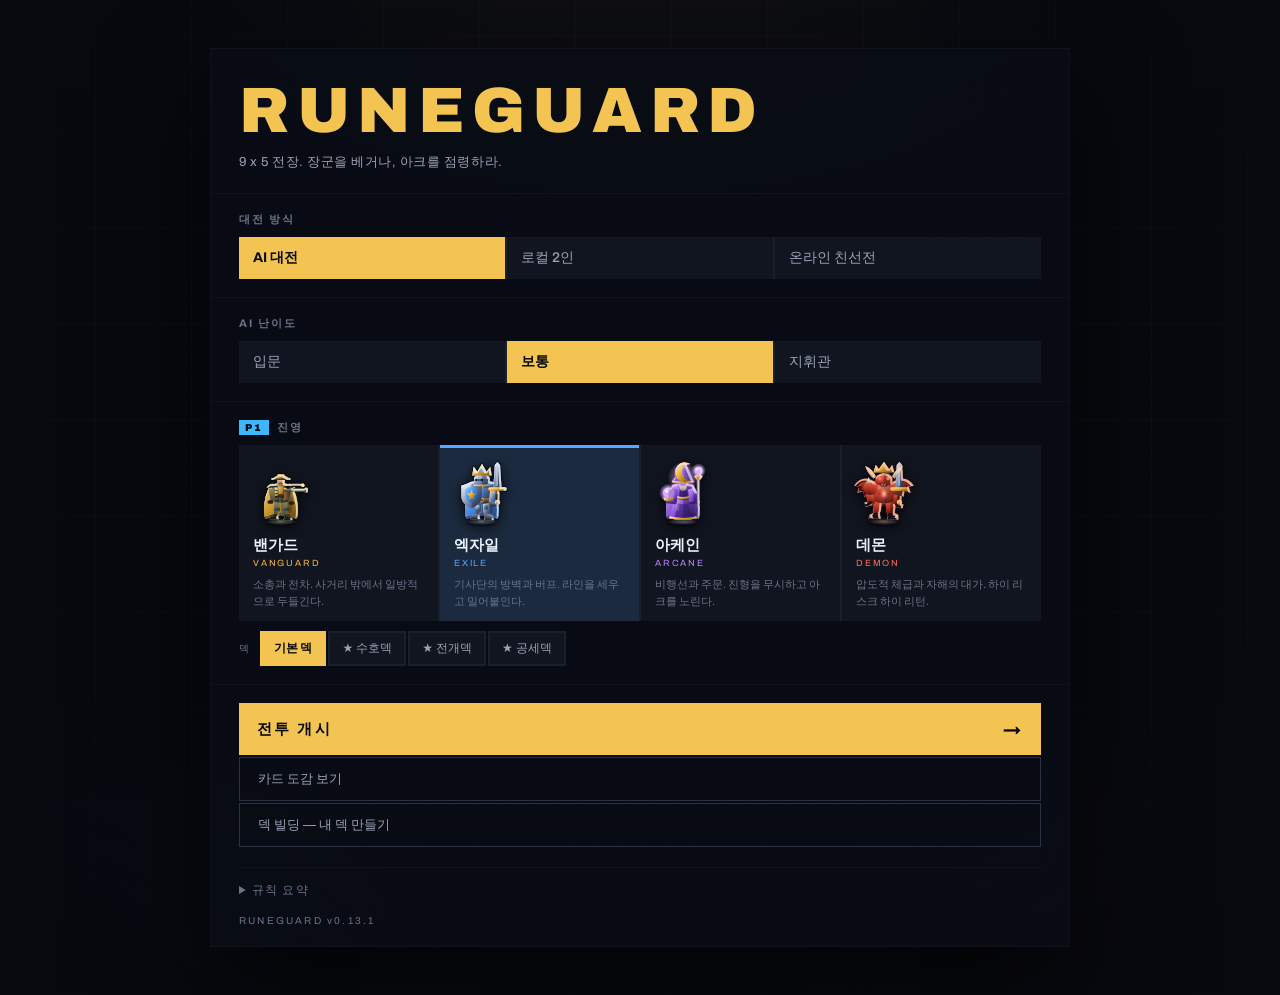
==== commit fee4ca8f: "RUNEGUARD update" ====
--- a/runeguard/index.html
+++ b/runeguard/index.html
@@ -5,7 +5,7 @@
 <meta http-equiv="Cache-Control" content="no-store">
 <meta name="viewport" content="width=device-width, initial-scale=1">
 <title>RUNEGUARD — 전술 카드 배틀</title>
-<link rel="stylesheet" href="css/style.css?v=0.13.0">
+<link rel="stylesheet" href="css/style.css?v=0.13.1">
 </head>
 <body>
 
@@ -76,7 +76,7 @@
           <p><b>도발</b> — 도발 유닛에 인접한 적은 이동할 수 없고, 그 도발 유닛만 공격할 수 있다.</p>
         </div>
       </details>
-      <div id="buildTag" class="build-tag">RUNEGUARD v0.13.0</div>
+      <div id="buildTag" class="build-tag">RUNEGUARD v0.13.1</div>
     </div>
   </section>
 
@@ -182,16 +182,16 @@
 
 </div>
 
-<script src="js/data.js?v=0.13.0"></script>
-<script src="js/art.js?v=0.13.0"></script>
-<script src="js/scene.js?v=0.13.0"></script>
-<script src="js/audio.js?v=0.13.0"></script>
-<script src="js/bgm.js?v=0.13.0"></script>
-<script src="js/engine.js?v=0.13.0"></script>
-<script src="js/ai.js?v=0.13.0"></script>
-<script src="js/net.js?v=0.13.0"></script>
-<script src="js/builder.js?v=0.13.0"></script>
-<script src="js/ui.js?v=0.13.0"></script>
-<script src="js/main.js?v=0.13.0"></script>
+<script src="js/data.js?v=0.13.1"></script>
+<script src="js/art.js?v=0.13.1"></script>
+<script src="js/scene.js?v=0.13.1"></script>
+<script src="js/audio.js?v=0.13.1"></script>
+<script src="js/bgm.js?v=0.13.1"></script>
+<script src="js/engine.js?v=0.13.1"></script>
+<script src="js/ai.js?v=0.13.1"></script>
+<script src="js/net.js?v=0.13.1"></script>
+<script src="js/builder.js?v=0.13.1"></script>
+<script src="js/ui.js?v=0.13.1"></script>
+<script src="js/main.js?v=0.13.1"></script>
 </body>
 </html>
